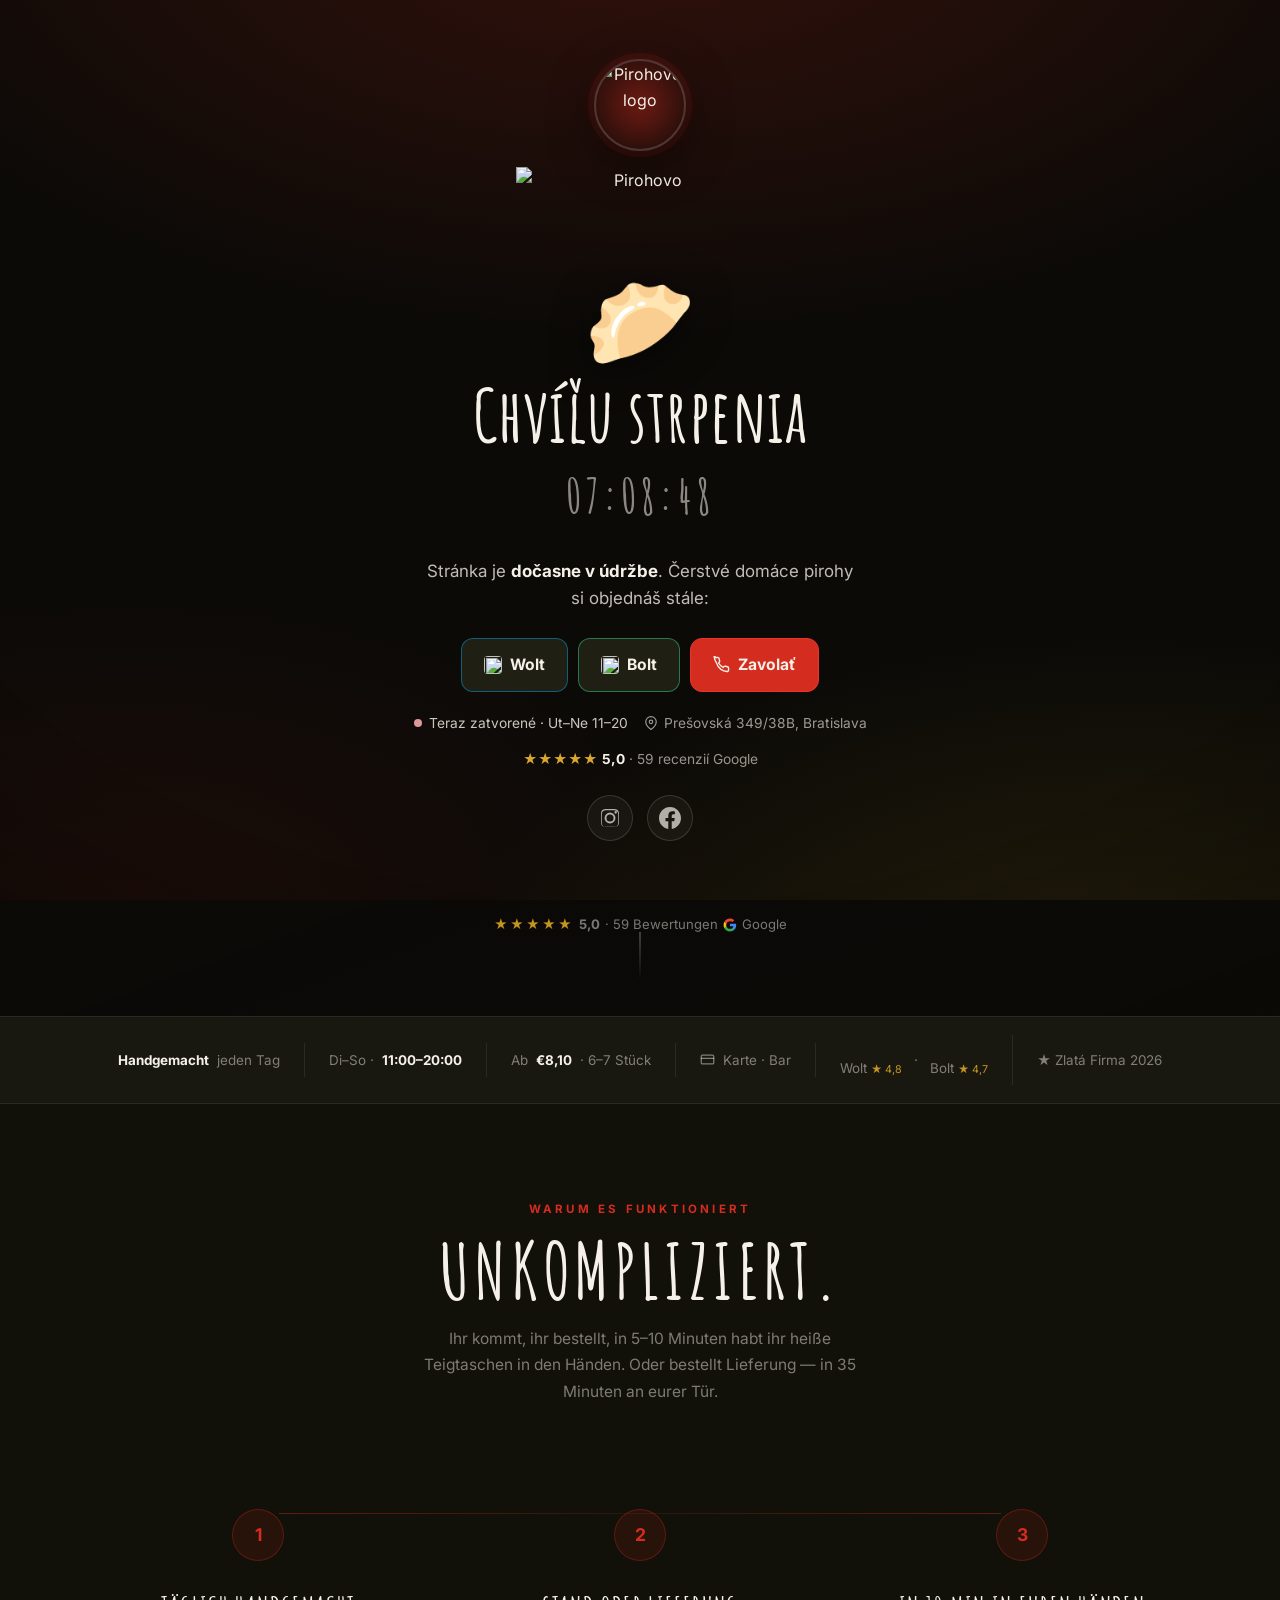
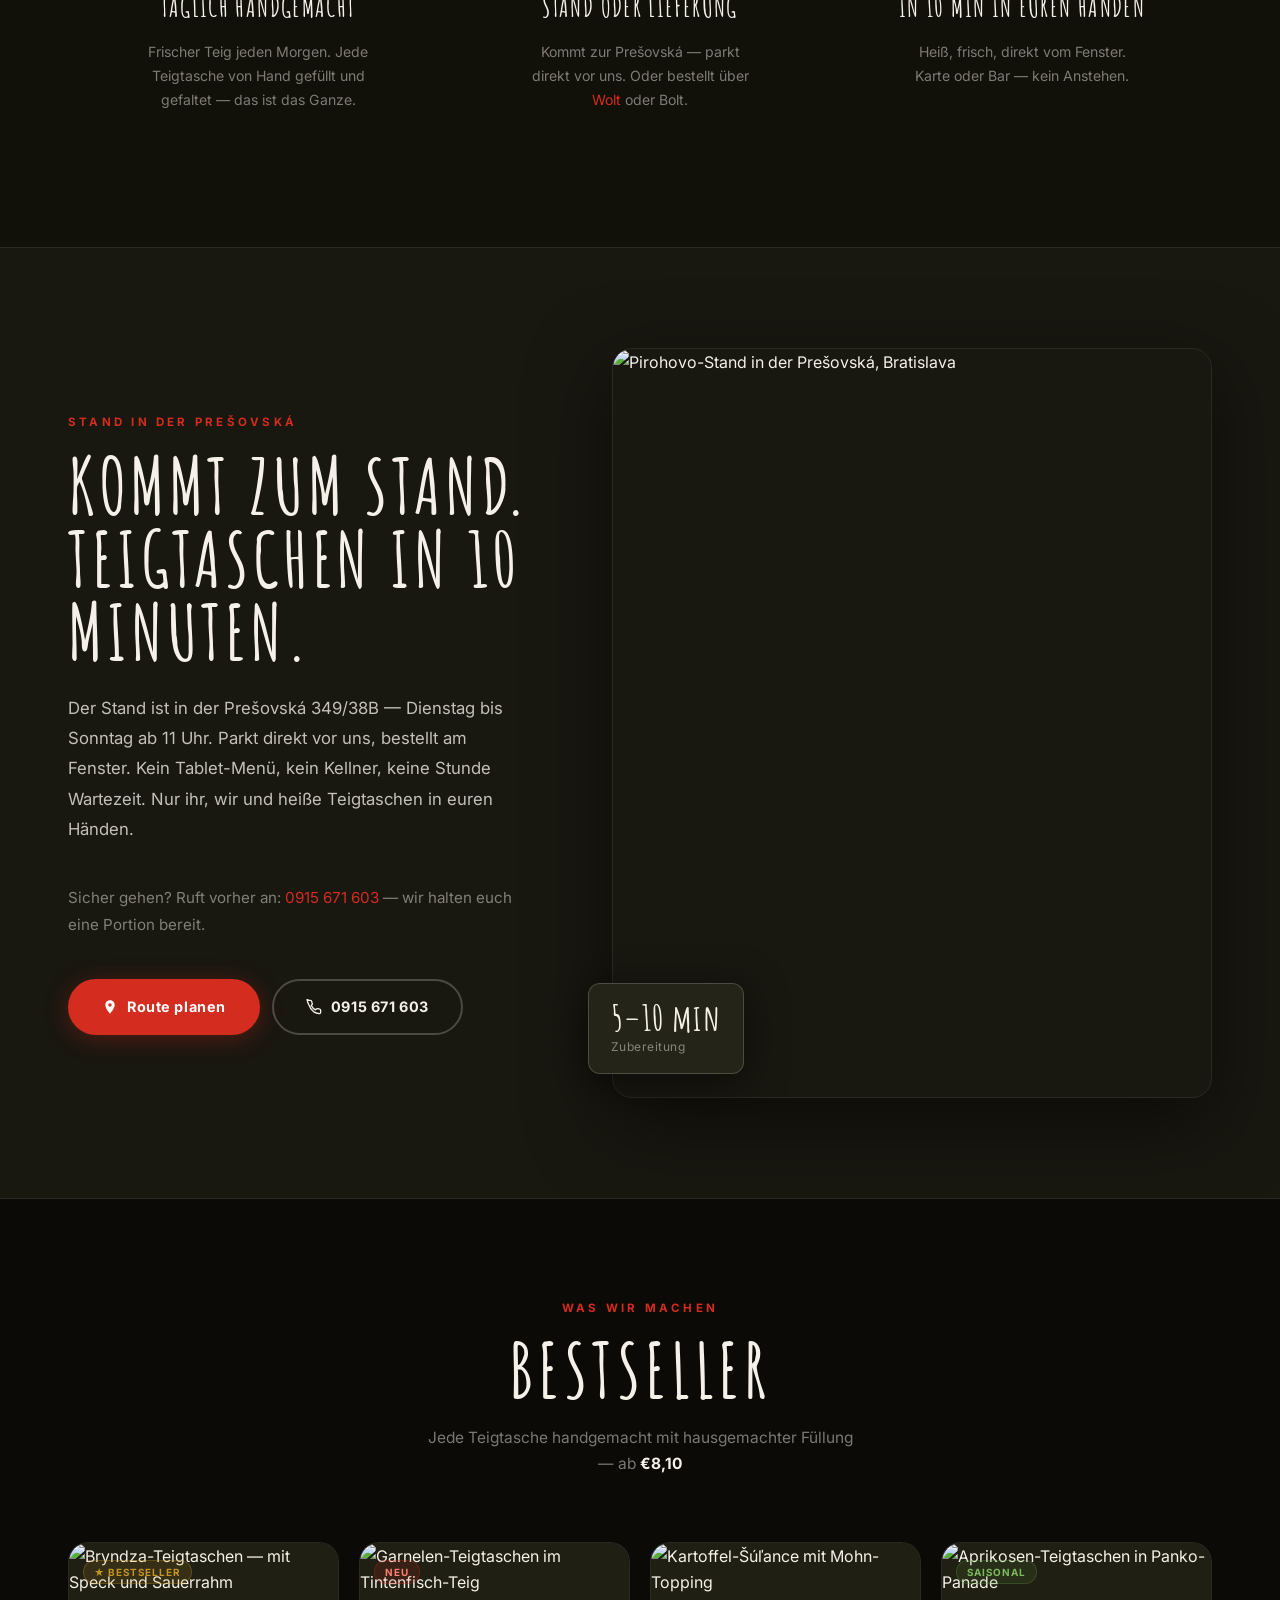
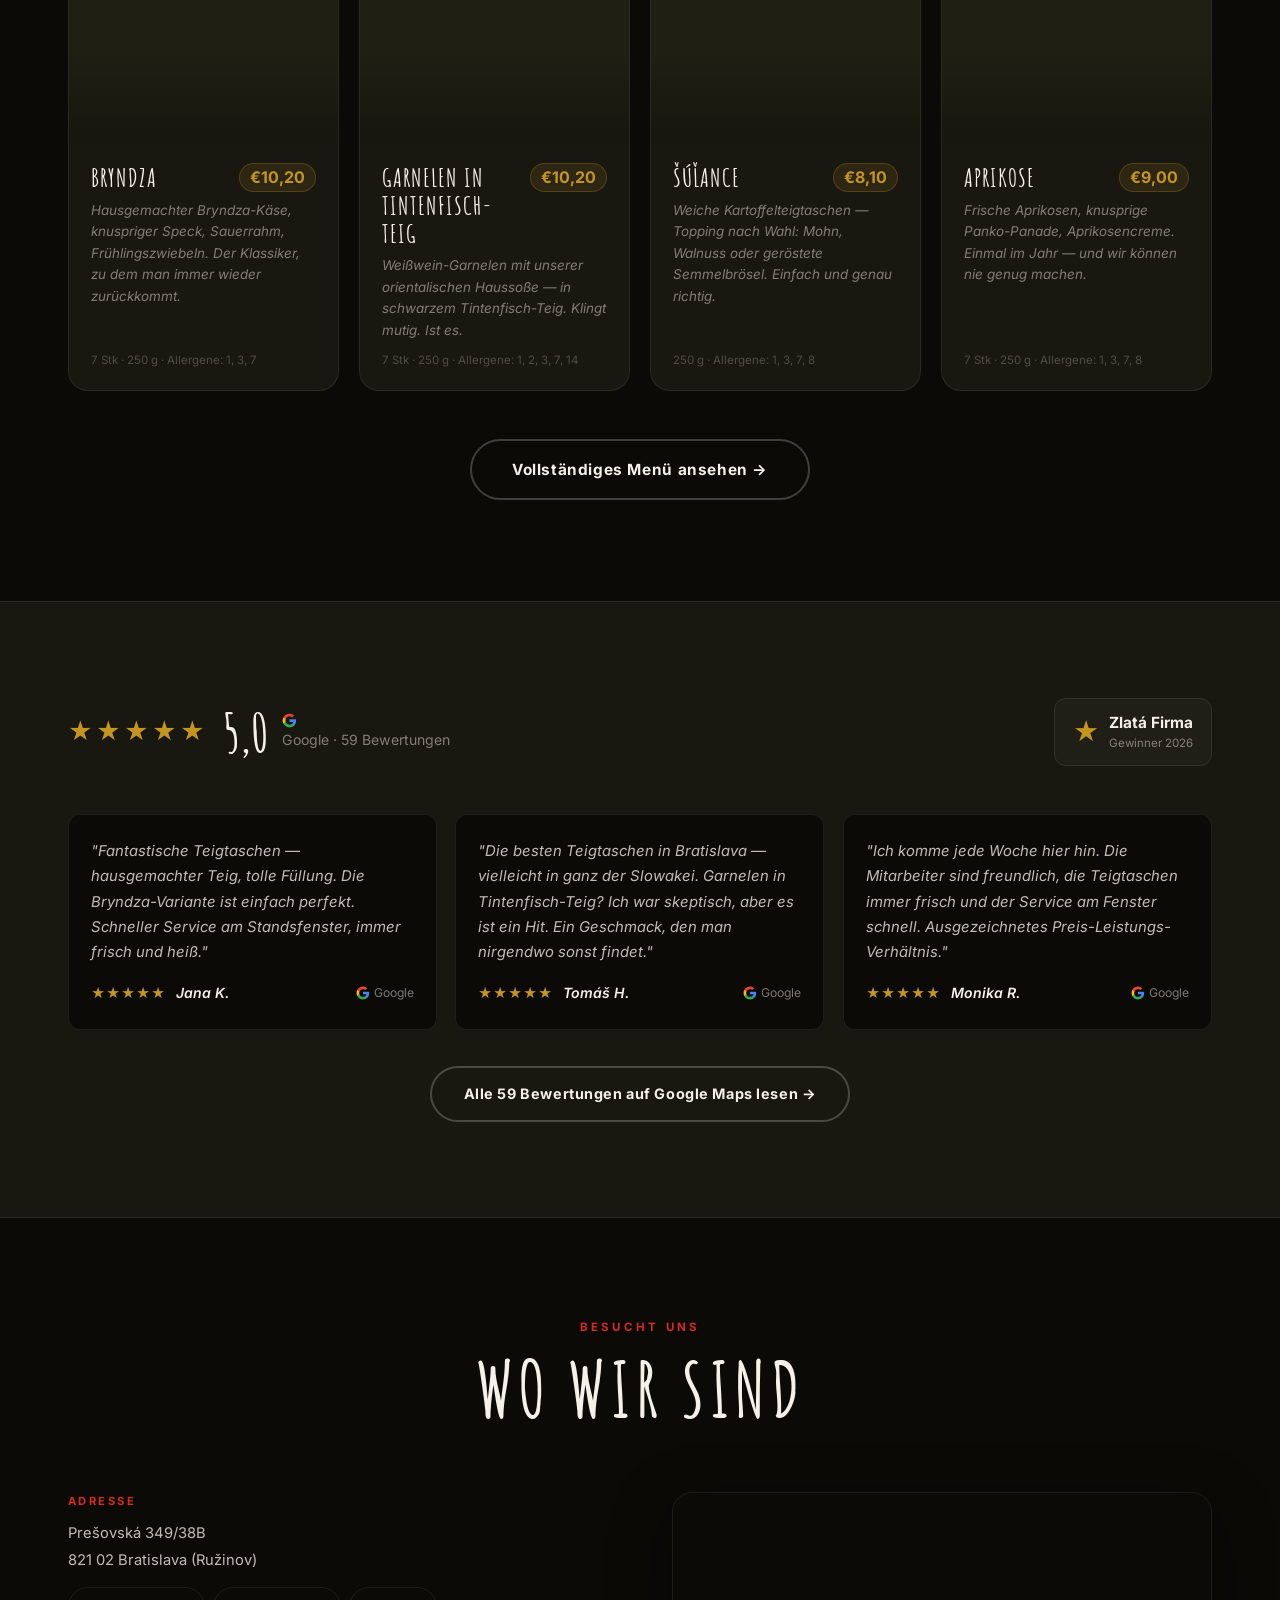
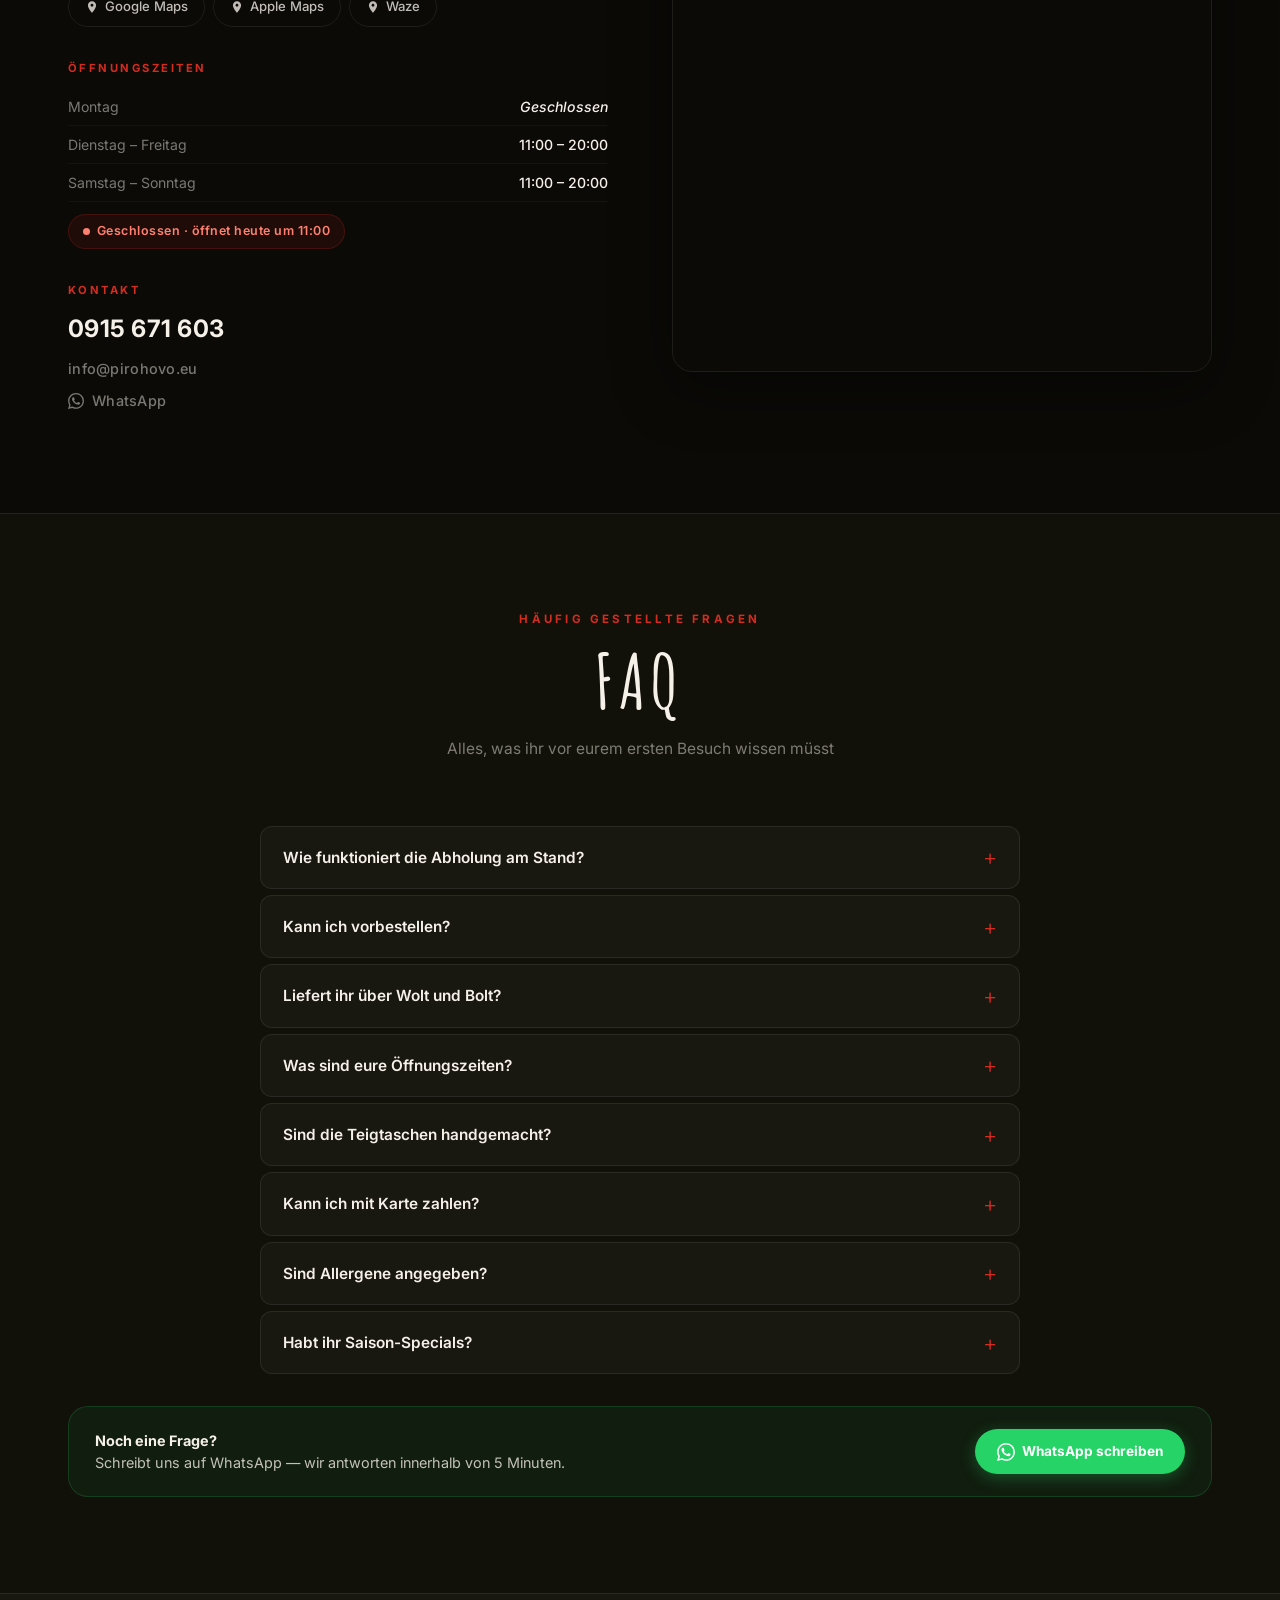
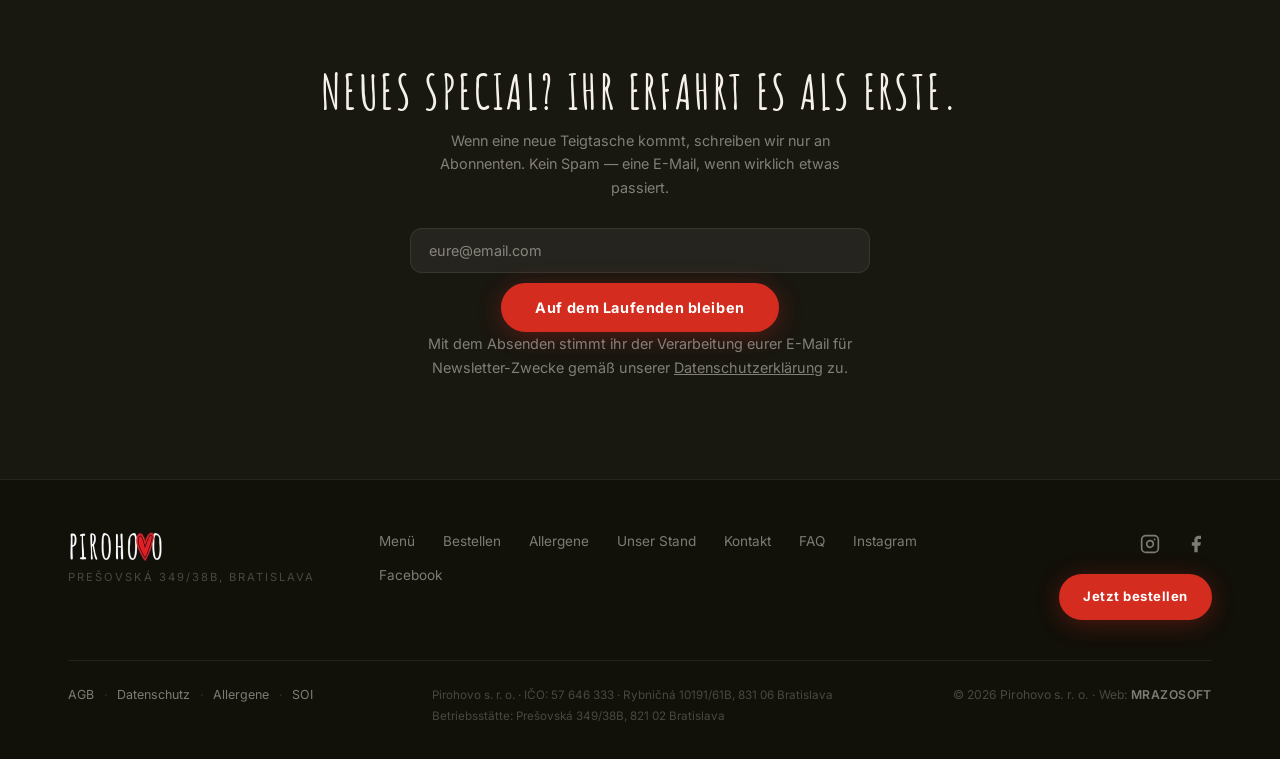
==== de/index.html @ 4fab8f59 "v51 produkčný polish + DE/EN jazykové verzie: odstrán. visual noise, emoji→Lucide SVG, rozvoz badge " ====
<!DOCTYPE html>
<html lang="de">
<head>
  <meta charset="UTF-8">
  <meta name="viewport" content="width=device-width, initial-scale=1.0, viewport-fit=cover">
  <title>Pirohovo – Hausgemachte Teigtaschen Bratislava | Stand Prešovská</title>
  <meta name="description" content="Handgemachte Teigtaschen täglich in Bratislava. Abholung am Stand in der Prešovská oder Lieferung via Wolt und Bolt. Di–So 11–20 Uhr. ★★★★★ 59 Google-Bewertungen.">
  <meta name="keywords" content="Teigtaschen Bratislava, Pirohy Bratislava, hausgemachte Teigtaschen, Straßenstand Bratislava, Wolt Bratislava, Bolt Food Bratislava">
  <link rel="canonical" href="https://pirohovo.eu/de/">
  <link rel="alternate" hreflang="sk" href="https://pirohovo.eu/">
  <link rel="alternate" hreflang="en" href="https://pirohovo.eu/en/">
  <link rel="alternate" hreflang="de" href="https://pirohovo.eu/de/">
  <link rel="alternate" hreflang="x-default" href="https://pirohovo.eu/">
  <meta name="theme-color" content="#0b0a07">

  <link rel="icon" href="/favicon.ico?v=2" sizes="any">
  <link rel="icon" type="image/png" href="/images/favicon-32x32.png?v=2" sizes="32x32">
  <link rel="icon" type="image/png" href="/images/favicon-16x16.png?v=2" sizes="16x16">
  <link rel="apple-touch-icon" href="/images/apple-touch-icon.png?v=2">
  <link rel="manifest" href="/site.webmanifest">

  <meta property="og:type" content="restaurant">
  <meta property="og:url" content="https://pirohovo.eu/de/">
  <meta property="og:title" content="Pirohovo – Hausgemachte Teigtaschen Bratislava">
  <meta property="og:description" content="Täglich handgemacht. Abholung am Stand oder Lieferung via Wolt und Bolt. Di–So 11–20 Uhr.">
  <meta property="og:image" content="https://pirohovo.eu/images/og-image.jpg">
  <meta property="og:locale" content="de_DE">
  <meta property="og:locale:alternate" content="sk_SK">
  <meta property="og:site_name" content="Pirohovo">

  <link rel="preconnect" href="https://fonts.googleapis.com">
  <link rel="preconnect" href="https://fonts.gstatic.com" crossorigin>
  <link rel="preload" as="style" href="https://fonts.googleapis.com/css2?family=Amatic+SC:wght@400;700&family=Inter:wght@400;500;600;700&display=swap">
  <link href="https://fonts.googleapis.com/css2?family=Amatic+SC:wght@400;700&family=Inter:wght@400;500;600;700&display=swap" rel="stylesheet">
  <link rel="preload" as="image" href="/images/ig-stanek.png">

  <link rel="stylesheet" href="/style.css?v=56">
  <link rel="stylesheet" href="/construction.css?v=6">
  <script src="/construction.js?v=5"></script>
  <script src="/cookies.js?v=1"></script>

  <script type="application/ld+json">
  {
    "@context": "https://schema.org",
    "@type": "Restaurant",
    "name": "Pirohovo",
    "description": "Handgemachte Teigtaschen in Bratislava. Stand in der Prešovská — Abholung am Fenster oder Lieferung via Wolt und Bolt.",
    "url": "https://pirohovo.eu",
    "telephone": "+421915671603",
    "email": "info@pirohovo.eu",
    "image": "https://pirohovo.eu/images/og-image.jpg",
    "logo": "https://pirohovo.eu/images/logo.jpg",
    "address": {
      "@type": "PostalAddress",
      "streetAddress": "Prešovská 349/38B",
      "addressLocality": "Bratislava",
      "postalCode": "821 02",
      "addressCountry": "SK"
    },
    "geo": {"@type": "GeoCoordinates", "latitude": 48.1594652, "longitude": 17.1401873},
    "openingHours": ["Tu-Su 11:00-20:00"],
    "priceRange": "€€",
    "servesCuisine": "Slovak",
    "hasMenu": "https://pirohovo.eu/de/menu.html"
  }
  </script>
</head>
<body>
<a href="#main-content" class="skip-link">Zum Hauptinhalt springen</a>

<nav class="nav" id="nav" role="navigation" aria-label="Hauptnavigation">
  <div class="container nav__inner">
    <a href="/de/" class="nav__logo" aria-label="Pirohovo – Startseite">
      <img src="/images/logo.jpg" alt="Pirohovo logo" class="nav__logo-img" width="44" height="44" loading="eager">
      <span class="nav__logo-name"><img class="brand-wordmark" src="/images/wordmark.png" alt="Pirohovo" width="753" height="267"></span>
    </a>
    <ul class="nav__links" id="navLinks" role="list">
      <li><a href="/de/menu.html">Menü</a></li>
      <li><a href="#stanok">Unser Stand</a></li>
      <li><a href="#kde-nas">Wo wir sind</a></li>
      <li><a href="#faq">FAQ</a></li>
      <li class="nav__m-cats" aria-label="Menükategorien">
        <span class="nav__m-label">Aus dem Menü</span>
        <a href="/de/menu.html#slane">Herzhafte Teigtaschen</a>
        <a href="/de/menu.html#sladke">Süße Teigtaschen</a>
        <a href="/de/menu.html#sulance">Šúľance</a>
        <a href="/de/menu.html#napoje">Getränke</a>
      </li>
      <li><a href="/de/order.html" class="nav__order nav__order-mobile">Jetzt bestellen</a></li>
    </ul>

    <div class="nav__actions">
      <div class="nav__lang" aria-label="Sprache / Language">
        <a href="/" class="lang-btn" lang="sk" hreflang="sk">SK</a>
        <a href="/en/" class="lang-btn" lang="en" hreflang="en">EN</a>
        <a href="/de/" class="lang-btn is-active" lang="de" hreflang="de">DE</a>
      </div>
      <a href="tel:+421915671603" class="nav__phone" aria-label="Anrufen: 0915 671 603">
        <svg width="16" height="16" viewBox="0 0 24 24" fill="none" stroke="currentColor" stroke-width="2" stroke-linecap="round" stroke-linejoin="round" aria-hidden="true"><path d="M22 16.92v3a2 2 0 0 1-2.18 2 19.79 19.79 0 0 1-8.63-3.07A19.5 19.5 0 0 1 4.69 9.37 19.79 19.79 0 0 1 1.61.73 2 2 0 0 1 3.59 2h3a2 2 0 0 1 2 1.72c.127.96.361 1.903.7 2.81a2 2 0 0 1-.45 2.11L7.91 9.91a16 16 0 0 0 6.29 6.29l1.27-1.27a2 2 0 0 1 2.11-.45c.907.339 1.85.573 2.81.7A2 2 0 0 1 22 16.92z"/></svg>
        <span>0915 671 603</span>
      </a>
      <a href="/de/order.html" class="nav__order">Jetzt bestellen</a>
    </div>

    <button class="nav__burger" id="burger" aria-label="Navigation öffnen" aria-expanded="false" aria-controls="navLinks">
      <span></span><span></span><span></span>
    </button>
  </div>
</nav>

<main id="main-content">
<section class="hero" id="home" aria-label="Einführung">
  <div class="hero__bg" id="heroBg" aria-hidden="true"></div>
  <div class="hero__overlay" aria-hidden="true"></div>

  <div class="hero__content">
    <div class="hero__meta" aria-label="Informationen">
      <span>Prešovská 349/38B, Bratislava</span>
      <span class="hero__meta-dot" aria-hidden="true">·</span>
      <span>Di–So 11:00–20:00</span>
      <span class="hero__meta-dot" aria-hidden="true">·</span>
      <span id="heroOpenBadge" class="open-badge" aria-live="polite"></span>
    </div>

    <div class="hero__logo-wrap">
      <img src="/images/logo.jpg" alt="Pirohovo" class="hero__logo-img" width="120" height="120" loading="eager">
    </div>

    <h1 class="hero__title">
      Hausgemachte Teigtaschen.<br>Direkt vom Stand.
    </h1>

    <p class="hero__sub">
      Wir kneten den Teig jeden Morgen frisch. Jede Teigtasche von Hand geformt — keine Formen, keine Maschinen. Kommt an unseren Stand in der Prešovská oder bestellt Lieferung.
    </p>

    <div class="hero__delivery-row">
      <span class="hero__delivery-badge">
        <svg width="13" height="13" viewBox="0 0 24 24" fill="none" stroke="currentColor" stroke-width="2" stroke-linecap="round" stroke-linejoin="round" aria-hidden="true"><path d="M14 18V6a2 2 0 0 0-2-2H4a2 2 0 0 0-2 2v11a1 1 0 0 0 1 1h2"/><path d="M15 18H9"/><path d="M19 18h2a1 1 0 0 0 1-1v-3.65a1 1 0 0 0-.22-.624l-3.48-4.35A1 1 0 0 0 17.52 8H14"/><circle cx="17" cy="18" r="2"/><circle cx="7" cy="18" r="2"/></svg>
        Lieferung ~35 min
      </span>
      <span class="hero__closing" id="heroClosing"></span>
    </div>

    <div class="hero__ctas">
      <a href="/de/order.html" class="btn btn--primary btn--lg" aria-label="Teigtaschen bestellen">
        <svg width="18" height="18" viewBox="0 0 24 24" fill="none" stroke="currentColor" stroke-width="2.2" stroke-linecap="round" stroke-linejoin="round" aria-hidden="true"><path d="M6 2L3 6v14a2 2 0 0 0 2 2h14a2 2 0 0 0 2-2V6l-3-4z"/><line x1="3" y1="6" x2="21" y2="6"/><path d="M16 10a4 4 0 0 1-8 0"/></svg>
        Jetzt bestellen
      </a>
      <a href="/de/menu.html" class="btn btn--outline btn--lg">
        Menü ansehen →
      </a>
    </div>

    <div class="hero__trust" aria-label="Google-Bewertung">
      <a href="https://maps.app.goo.gl/NEu2ToTrzShk7BaFA" target="_blank" rel="noopener noreferrer" aria-label="59 Bewertungen auf Google Maps — 5,0 Sterne">
        <span class="hero__trust-stars" aria-hidden="true">★★★★★</span>
        <strong>5,0</strong> · 59 Bewertungen
        <svg class="logo-g" viewBox="0 0 24 24" width="14" height="14" xmlns="http://www.w3.org/2000/svg" aria-hidden="true"><path d="M22.56 12.25c0-.78-.07-1.53-.2-2.25H12v4.26h5.92c-.26 1.37-1.04 2.53-2.21 3.31v2.77h3.57c2.08-1.92 3.28-4.74 3.28-8.09z" fill="#4285F4"/><path d="M12 23c2.97 0 5.46-.98 7.28-2.66l-3.57-2.77c-.98.66-2.23 1.06-3.71 1.06-2.86 0-5.29-1.93-6.16-4.53H2.18v2.84C3.99 20.53 7.7 23 12 23z" fill="#34A853"/><path d="M5.84 14.09c-.22-.66-.35-1.36-.35-2.09s.13-1.43.35-2.09V7.07H2.18C1.43 8.55 1 10.22 1 12s.43 3.45 1.18 4.93l3.66-2.84z" fill="#FBBC05"/><path d="M12 5.38c1.62 0 3.06.56 4.21 1.64l3.15-3.15C17.45 2.09 14.97 1 12 1 7.7 1 3.99 3.47 2.18 7.07l3.66 2.84c.87-2.6 3.3-4.53 6.16-4.53z" fill="#EA4335"/></svg>
        Google
      </a>
    </div>
  </div>

  <div class="hero__arrow" aria-hidden="true"><span></span></div>
</section>

<div class="trust-strip" role="complementary" aria-label="Wichtige Informationen">
  <ul class="trust-strip__row" role="list">
    <li class="trust-strip__item"><strong>Handgemacht</strong> jeden Tag</li>
    <li class="trust-strip__item">Di–So · <strong>11:00–20:00</strong></li>
    <li class="trust-strip__item">Ab <strong>€8,10</strong> · 6–7 Stück</li>
    <li class="trust-strip__item">
      <svg width="15" height="15" viewBox="0 0 24 24" fill="none" stroke="currentColor" stroke-width="2" stroke-linecap="round" stroke-linejoin="round" aria-hidden="true"><rect width="20" height="14" x="2" y="5" rx="2"/><line x1="2" x2="22" y1="10" y2="10"/></svg>
      Karte · Bar
    </li>
    <li class="trust-strip__item">
      <a href="https://wolt.com/sk/svk/bratislava/restaurant/pirohovo" target="_blank" rel="noopener noreferrer" aria-label="Bestellen via Wolt — 4,8 Sterne">
        <img src="/images/wolt-96.png" width="16" height="16" alt="" style="border-radius:3px;vertical-align:-3px;margin-right:3px">Wolt <span style="color:var(--gold);font-size:.8em">★ 4,8</span>
      </a>
      &nbsp;·&nbsp;
      <a href="https://food.bolt.eu/sk-sk/326-bratislava/p/168875-pirohovo/" target="_blank" rel="noopener noreferrer" aria-label="Bestellen via Bolt — 4,7 Sterne">
        <img src="/images/bolt-icon.png" width="16" height="16" alt="" style="border-radius:3px;vertical-align:-3px;margin-right:3px;object-fit:cover">Bolt <span style="color:var(--gold);font-size:.8em">★ 4,7</span>
      </a>
    </li>
    <li class="trust-strip__item">
      <a href="https://www.zlatafirma.eu/company/pirohovo-645291" target="_blank" rel="noopener noreferrer" aria-label="Zlatá Firma 2026">★ Zlatá Firma 2026</a>
    </li>
  </ul>
</div>

<section class="how-section" id="ako-objednat" aria-labelledby="how-title">
  <div class="container">
    <div class="sec-head reveal">
      <span class="label">Warum es funktioniert</span>
      <h2 id="how-title">Unkompliziert.</h2>
      <p>Ihr kommt, ihr bestellt, in 5–10 Minuten habt ihr heiße Teigtaschen in den Händen. Oder bestellt Lieferung — in 35 Minuten an eurer Tür.</p>
    </div>
    <div class="steps">
      <div class="step reveal">
        <div class="step__num" aria-hidden="true">1</div>
        <div>
          <h3>Täglich handgemacht</h3>
          <p>Frischer Teig jeden Morgen. Jede Teigtasche von Hand gefüllt und gefaltet — das ist das Ganze.</p>
        </div>
      </div>
      <div class="step reveal">
        <div class="step__num" aria-hidden="true">2</div>
        <div>
          <h3>Stand oder Lieferung</h3>
          <p>Kommt zur Prešovská — parkt direkt vor uns. Oder bestellt über <a href="https://wolt.com/sk/svk/bratislava/restaurant/pirohovo" target="_blank" rel="noopener noreferrer" style="color:var(--red);text-decoration:none">Wolt</a> oder Bolt.</p>
        </div>
      </div>
      <div class="step reveal">
        <div class="step__num" aria-hidden="true">3</div>
        <div>
          <h3>In 10 min in euren Händen</h3>
          <p>Heiß, frisch, direkt vom Fenster. Karte oder Bar — kein Anstehen.</p>
        </div>
      </div>
    </div>
  </div>
</section>

<section class="dt-section" id="stanok" aria-labelledby="dt-title">
  <div class="container">
    <div class="dt-inner">
      <div class="dt-content reveal">
        <span class="label dt-label">Stand in der Prešovská</span>
        <h2 class="dt-title" id="dt-title">Kommt zum Stand.<br>Teigtaschen in 10 Minuten.</h2>
        <p class="dt-lead">
          Der Stand ist in der Prešovská 349/38B — Dienstag bis Sonntag ab 11 Uhr. Parkt direkt vor uns, bestellt am Fenster. Kein Tablet-Menü, kein Kellner, keine Stunde Wartezeit. Nur ihr, wir und heiße Teigtaschen in euren Händen.
        </p>

        <p class="dt-lead" style="margin-top:0;font-size:.95rem;color:var(--muted)">
          Sicher gehen? Ruft vorher an: <a href="tel:+421915671603" style="color:var(--red);text-decoration:none">0915 671 603</a> — wir halten euch eine Portion bereit.
        </p>

        <div class="dt-actions">
          <a href="https://maps.app.goo.gl/NEu2ToTrzShk7BaFA" target="_blank" rel="noopener noreferrer" class="btn btn--primary">
            <svg width="16" height="16" viewBox="0 0 24 24" fill="currentColor" aria-hidden="true"><path d="M12 2C8.13 2 5 5.13 5 9c0 5.25 7 13 7 13s7-7.75 7-13c0-3.87-3.13-7-7-7zm0 9.5c-1.38 0-2.5-1.12-2.5-2.5s1.12-2.5 2.5-2.5 2.5 1.12 2.5 2.5-1.12 2.5-2.5 2.5z"/></svg>
            Route planen
          </a>
          <a href="tel:+421915671603" class="btn btn--outline">
            <svg width="16" height="16" viewBox="0 0 24 24" fill="none" stroke="currentColor" stroke-width="2" stroke-linecap="round" stroke-linejoin="round" aria-hidden="true"><path d="M22 16.92v3a2 2 0 0 1-2.18 2 19.79 19.79 0 0 1-8.63-3.07A19.5 19.5 0 0 1 4.69 9.37 19.79 19.79 0 0 1 1.61.73 2 2 0 0 1 3.59 2h3a2 2 0 0 1 2 1.72c.127.96.361 1.903.7 2.81a2 2 0 0 1-.45 2.11L7.91 9.91a16 16 0 0 0 6.29 6.29l1.27-1.27a2 2 0 0 1 2.11-.45c.907.339 1.85.573 2.81.7A2 2 0 0 1 22 16.92z"/></svg>
            0915 671 603
          </a>
        </div>
      </div>

      <div class="dt-visual reveal">
        <img src="/images/ig-stanek2.png" alt="Pirohovo-Stand in der Prešovská, Bratislava" class="dt-photo" width="600" height="750" loading="lazy">
        <div class="dt-badge" aria-label="Zubereitung dauert 5 bis 10 Minuten">
          <div class="dt-badge__val">5–10 min</div>
          <div class="dt-badge__sub">Zubereitung</div>
        </div>
      </div>
    </div>
  </div>
</section>

<section class="menu-preview" id="menu" aria-labelledby="menu-preview-title">
  <div class="container">
    <div class="sec-head reveal">
      <span class="label">Was wir machen</span>
      <h2 id="menu-preview-title">Bestseller</h2>
      <p>Jede Teigtasche handgemacht mit hausgemachter Füllung — ab <strong style="color:var(--text)">€8,10</strong></p>
    </div>

    <div class="menu-preview__grid">
      <article class="mcard reveal">
        <div class="mcard__img">
          <img src="/images/prod-bryndzove.jpg" alt="Bryndza-Teigtaschen — mit Speck und Sauerrahm" loading="lazy" width="600" height="400">
          <div class="mcard__badge"><span class="badge badge--star">★ Bestseller</span></div>
        </div>
        <div class="mcard__body">
          <div class="mcard__head">
            <h3 class="mcard__name">Bryndza</h3>
            <span class="mcard__price">€10,20</span>
          </div>
          <p class="mcard__desc">Hausgemachter Bryndza-Käse, knuspriger Speck, Sauerrahm, Frühlingszwiebeln. Der Klassiker, zu dem man immer wieder zurückkommt.</p>
          <div class="mcard__meta">7 Stk · 250 g · Allergene: 1, 3, 7</div>
        </div>
      </article>

      <article class="mcard reveal">
        <div class="mcard__img">
          <img src="/images/prod-krevetove.jpg" alt="Garnelen-Teigtaschen im Tintenfisch-Teig" loading="lazy" width="600" height="400">
          <div class="mcard__badge"><span class="badge badge--new">Neu</span></div>
        </div>
        <div class="mcard__body">
          <div class="mcard__head">
            <h3 class="mcard__name">Garnelen in Tintenfisch-Teig</h3>
            <span class="mcard__price">€10,20</span>
          </div>
          <p class="mcard__desc">Weißwein-Garnelen mit unserer orientalischen Haussoße — in schwarzem Tintenfisch-Teig. Klingt mutig. Ist es.</p>
          <div class="mcard__meta">7 Stk · 250 g · Allergene: 1, 2, 3, 7, 14</div>
        </div>
      </article>

      <article class="mcard reveal">
        <div class="mcard__img">
          <img src="/images/prod-sulance-mak.jpg" alt="Kartoffel-Šúľance mit Mohn-Topping" loading="lazy" width="600" height="400">
        </div>
        <div class="mcard__body">
          <div class="mcard__head">
            <h3 class="mcard__name">Šúľance</h3>
            <span class="mcard__price">€8,10</span>
          </div>
          <p class="mcard__desc">Weiche Kartoffelteigtaschen — Topping nach Wahl: Mohn, Walnuss oder geröstete Semmelbrösel. Einfach und genau richtig.</p>
          <div class="mcard__meta">250 g · Allergene: 1, 3, 7, 8</div>
        </div>
      </article>

      <article class="mcard reveal">
        <div class="mcard__img">
          <img src="/images/prod-marhulove.jpg" alt="Aprikosen-Teigtaschen in Panko-Panade" loading="lazy" width="600" height="400">
          <div class="mcard__badge"><span class="badge badge--season">Saisonal</span></div>
        </div>
        <div class="mcard__body">
          <div class="mcard__head">
            <h3 class="mcard__name">Aprikose</h3>
            <span class="mcard__price">€9,00</span>
          </div>
          <p class="mcard__desc">Frische Aprikosen, knusprige Panko-Panade, Aprikosencreme. Einmal im Jahr — und wir können nie genug machen.</p>
          <div class="mcard__meta">7 Stk · 250 g · Allergene: 1, 3, 7, 8</div>
        </div>
      </article>
    </div>

    <div class="menu-preview__cta reveal">
      <a href="/de/menu.html" class="btn btn--outline btn--lg">Vollständiges Menü ansehen →</a>
    </div>
  </div>
</section>

<section class="reviews-section" id="recenzie" aria-labelledby="reviews-title">
  <div class="container">
    <h2 id="reviews-title" class="sr-only">Kundenbewertungen</h2>
    <div class="reviews-head">
      <div class="reviews-score">
        <span class="reviews-stars" aria-label="5 von 5 Sternen" aria-hidden="true">★★★★★</span>
        <strong class="reviews-num" aria-label="Bewertung 5,0">5,0</strong>
        <div class="reviews-meta">
          <a href="https://maps.app.goo.gl/NEu2ToTrzShk7BaFA" target="_blank" rel="noopener noreferrer" aria-label="59 Bewertungen auf Google Maps">
            <svg class="logo-g" viewBox="0 0 24 24" width="15" height="15" xmlns="http://www.w3.org/2000/svg" aria-hidden="true"><path d="M22.56 12.25c0-.78-.07-1.53-.2-2.25H12v4.26h5.92c-.26 1.37-1.04 2.53-2.21 3.31v2.77h3.57c2.08-1.92 3.28-4.74 3.28-8.09z" fill="#4285F4"/><path d="M12 23c2.97 0 5.46-.98 7.28-2.66l-3.57-2.77c-.98.66-2.23 1.06-3.71 1.06-2.86 0-5.29-1.93-6.16-4.53H2.18v2.84C3.99 20.53 7.7 23 12 23z" fill="#34A853"/><path d="M5.84 14.09c-.22-.66-.35-1.36-.35-2.09s.13-1.43.35-2.09V7.07H2.18C1.43 8.55 1 10.22 1 12s.43 3.45 1.18 4.93l3.66-2.84z" fill="#FBBC05"/><path d="M12 5.38c1.62 0 3.06.56 4.21 1.64l3.15-3.15C17.45 2.09 14.97 1 12 1 7.7 1 3.99 3.47 2.18 7.07l3.66 2.84c.87-2.6 3.3-4.53 6.16-4.53z" fill="#EA4335"/></svg>
            Google · 59 Bewertungen
          </a>
        </div>
      </div>
      <a href="https://www.zlatafirma.eu/company/pirohovo-645291" target="_blank" rel="noopener noreferrer" class="zf-badge" aria-label="Zlatá Firma 2026">
        <span class="zf-badge__star" aria-hidden="true">★</span>
        <div class="zf-badge__text">
          <strong>Zlatá Firma</strong>
          <span style="font-size:.72rem;color:var(--muted)">Gewinner 2026</span>
        </div>
      </a>
    </div>

    <div class="reviews-grid">
      <blockquote class="review-card reveal">
        <p class="review-card__text">"Fantastische Teigtaschen — hausgemachter Teig, tolle Füllung. Die Bryndza-Variante ist einfach perfekt. Schneller Service am Standsfenster, immer frisch und heiß."</p>
        <footer class="review-card__footer">
          <span class="review-card__stars" aria-label="5 Sterne" aria-hidden="true">★★★★★</span>
          <cite class="review-card__name">Jana K.</cite>
          <span class="review-card__via">
            <svg class="logo-g" viewBox="0 0 24 24" width="14" height="14" xmlns="http://www.w3.org/2000/svg" aria-hidden="true"><path d="M22.56 12.25c0-.78-.07-1.53-.2-2.25H12v4.26h5.92c-.26 1.37-1.04 2.53-2.21 3.31v2.77h3.57c2.08-1.92 3.28-4.74 3.28-8.09z" fill="#4285F4"/><path d="M12 23c2.97 0 5.46-.98 7.28-2.66l-3.57-2.77c-.98.66-2.23 1.06-3.71 1.06-2.86 0-5.29-1.93-6.16-4.53H2.18v2.84C3.99 20.53 7.7 23 12 23z" fill="#34A853"/><path d="M5.84 14.09c-.22-.66-.35-1.36-.35-2.09s.13-1.43.35-2.09V7.07H2.18C1.43 8.55 1 10.22 1 12s.43 3.45 1.18 4.93l3.66-2.84z" fill="#FBBC05"/><path d="M12 5.38c1.62 0 3.06.56 4.21 1.64l3.15-3.15C17.45 2.09 14.97 1 12 1 7.7 1 3.99 3.47 2.18 7.07l3.66 2.84c.87-2.6 3.3-4.53 6.16-4.53z" fill="#EA4335"/></svg>
            Google
          </span>
        </footer>
      </blockquote>

      <blockquote class="review-card reveal">
        <p class="review-card__text">"Die besten Teigtaschen in Bratislava — vielleicht in ganz der Slowakei. Garnelen in Tintenfisch-Teig? Ich war skeptisch, aber es ist ein Hit. Ein Geschmack, den man nirgendwo sonst findet."</p>
        <footer class="review-card__footer">
          <span class="review-card__stars" aria-label="5 Sterne" aria-hidden="true">★★★★★</span>
          <cite class="review-card__name">Tomáš H.</cite>
          <span class="review-card__via">
            <svg class="logo-g" viewBox="0 0 24 24" width="14" height="14" xmlns="http://www.w3.org/2000/svg" aria-hidden="true"><path d="M22.56 12.25c0-.78-.07-1.53-.2-2.25H12v4.26h5.92c-.26 1.37-1.04 2.53-2.21 3.31v2.77h3.57c2.08-1.92 3.28-4.74 3.28-8.09z" fill="#4285F4"/><path d="M12 23c2.97 0 5.46-.98 7.28-2.66l-3.57-2.77c-.98.66-2.23 1.06-3.71 1.06-2.86 0-5.29-1.93-6.16-4.53H2.18v2.84C3.99 20.53 7.7 23 12 23z" fill="#34A853"/><path d="M5.84 14.09c-.22-.66-.35-1.36-.35-2.09s.13-1.43.35-2.09V7.07H2.18C1.43 8.55 1 10.22 1 12s.43 3.45 1.18 4.93l3.66-2.84z" fill="#FBBC05"/><path d="M12 5.38c1.62 0 3.06.56 4.21 1.64l3.15-3.15C17.45 2.09 14.97 1 12 1 7.7 1 3.99 3.47 2.18 7.07l3.66 2.84c.87-2.6 3.3-4.53 6.16-4.53z" fill="#EA4335"/></svg>
            Google
          </span>
        </footer>
      </blockquote>

      <blockquote class="review-card reveal">
        <p class="review-card__text">"Ich komme jede Woche hier hin. Die Mitarbeiter sind freundlich, die Teigtaschen immer frisch und der Service am Fenster schnell. Ausgezeichnetes Preis-Leistungs-Verhältnis."</p>
        <footer class="review-card__footer">
          <span class="review-card__stars" aria-label="5 Sterne" aria-hidden="true">★★★★★</span>
          <cite class="review-card__name">Monika R.</cite>
          <span class="review-card__via">
            <svg class="logo-g" viewBox="0 0 24 24" width="14" height="14" xmlns="http://www.w3.org/2000/svg" aria-hidden="true"><path d="M22.56 12.25c0-.78-.07-1.53-.2-2.25H12v4.26h5.92c-.26 1.37-1.04 2.53-2.21 3.31v2.77h3.57c2.08-1.92 3.28-4.74 3.28-8.09z" fill="#4285F4"/><path d="M12 23c2.97 0 5.46-.98 7.28-2.66l-3.57-2.77c-.98.66-2.23 1.06-3.71 1.06-2.86 0-5.29-1.93-6.16-4.53H2.18v2.84C3.99 20.53 7.7 23 12 23z" fill="#34A853"/><path d="M5.84 14.09c-.22-.66-.35-1.36-.35-2.09s.13-1.43.35-2.09V7.07H2.18C1.43 8.55 1 10.22 1 12s.43 3.45 1.18 4.93l3.66-2.84z" fill="#FBBC05"/><path d="M12 5.38c1.62 0 3.06.56 4.21 1.64l3.15-3.15C17.45 2.09 14.97 1 12 1 7.7 1 3.99 3.47 2.18 7.07l3.66 2.84c.87-2.6 3.3-4.53 6.16-4.53z" fill="#EA4335"/></svg>
            Google
          </span>
        </footer>
      </blockquote>
    </div>

    <div class="reviews-cta reveal">
      <a href="https://maps.app.goo.gl/NEu2ToTrzShk7BaFA" target="_blank" rel="noopener noreferrer" class="btn btn--outline">
        Alle 59 Bewertungen auf Google Maps lesen →
      </a>
    </div>
  </div>
</section>

<section class="location-section" id="kde-nas" aria-labelledby="location-title">
  <div class="container">
    <div class="sec-head reveal">
      <span class="label">Besucht uns</span>
      <h2 id="location-title">Wo wir sind</h2>
    </div>
    <div class="location-grid">
      <div class="location-info reveal">
        <div class="info-block">
          <h3>Adresse</h3>
          <address>
            <p>Prešovská 349/38B<br>821 02 Bratislava (Ružinov)</p>
          </address>
          <div class="nav-links" style="margin-top:14px">
            <a href="https://maps.app.goo.gl/NEu2ToTrzShk7BaFA" target="_blank" rel="noopener noreferrer" class="nav-link" aria-label="Route via Google Maps">
              <svg width="14" height="14" viewBox="0 0 24 24" fill="currentColor" aria-hidden="true"><path d="M12 2C8.13 2 5 5.13 5 9c0 5.25 7 13 7 13s7-7.75 7-13c0-3.87-3.13-7-7-7zm0 9.5c-1.38 0-2.5-1.12-2.5-2.5s1.12-2.5 2.5-2.5 2.5 1.12 2.5 2.5-1.12 2.5-2.5 2.5z"/></svg>
              Google Maps
            </a>
            <a href="https://maps.apple.com/?q=Pirohovo&ll=48.1594652,17.1401873" target="_blank" rel="noopener noreferrer" class="nav-link" aria-label="Route via Apple Maps">
              <svg width="14" height="14" viewBox="0 0 24 24" fill="currentColor" aria-hidden="true"><path d="M12 2C8.13 2 5 5.13 5 9c0 5.25 7 13 7 13s7-7.75 7-13c0-3.87-3.13-7-7-7zm0 9.5c-1.38 0-2.5-1.12-2.5-2.5s1.12-2.5 2.5-2.5 2.5 1.12 2.5 2.5-1.12 2.5-2.5 2.5z"/></svg>
              Apple Maps
            </a>
            <a href="https://www.waze.com/ul?ll=48.1594652,17.1401873&navigate=yes" target="_blank" rel="noopener noreferrer" class="nav-link" aria-label="Route via Waze">
              <svg width="14" height="14" viewBox="0 0 24 24" fill="currentColor" aria-hidden="true"><path d="M12 2C8.13 2 5 5.13 5 9c0 5.25 7 13 7 13s7-7.75 7-13c0-3.87-3.13-7-7-7zm0 9.5c-1.38 0-2.5-1.12-2.5-2.5s1.12-2.5 2.5-2.5 2.5 1.12 2.5 2.5-1.12 2.5-2.5 2.5z"/></svg>
              Waze
            </a>
          </div>
        </div>

        <div class="info-block">
          <h3>Öffnungszeiten</h3>
          <table class="hours-table" aria-label="Öffnungszeiten Pirohovo">
            <tbody>
              <tr><td>Montag</td><td class="closed">Geschlossen</td></tr>
              <tr><td>Dienstag – Freitag</td><td>11:00 – 20:00</td></tr>
              <tr><td>Samstag – Sonntag</td><td>11:00 – 20:00</td></tr>
            </tbody>
          </table>
          <div id="openBadge" class="open-badge" style="margin-top:12px" aria-live="polite"></div>
        </div>

        <div class="info-block">
          <h3>Kontakt</h3>
          <a href="tel:+421915671603" class="contact-link" aria-label="Anrufen: 0915 671 603">
            0915 671 603
          </a>
          <a href="mailto:info@pirohovo.eu" class="contact-link contact-link--sm">
            info@pirohovo.eu
          </a>
          <a href="https://wa.me/421915671603?text=Hallo%2C%20ich%20m%C3%B6chte%20Teigtaschen%20bestellen." target="_blank" rel="noopener noreferrer" class="contact-link contact-link--sm" aria-label="Kontakt via WhatsApp">
            <svg width="16" height="16" viewBox="0 0 24 24" fill="currentColor" aria-hidden="true"><path d="M17.472 14.382c-.297-.149-1.758-.867-2.03-.967-.273-.099-.471-.148-.67.15-.197.297-.767.966-.94 1.164-.173.199-.347.223-.644.075-.297-.15-1.255-.463-2.39-1.475-.883-.788-1.48-1.761-1.653-2.059-.173-.297-.018-.458.13-.606.134-.133.298-.347.446-.52.149-.174.198-.298.298-.497.099-.198.05-.371-.025-.52-.075-.149-.669-1.612-.916-2.207-.242-.579-.487-.5-.669-.51-.173-.008-.371-.01-.57-.01-.198 0-.52.074-.792.372-.272.297-1.04 1.016-1.04 2.479 0 1.462 1.065 2.875 1.213 3.074.149.198 2.096 3.2 5.077 4.487.709.306 1.262.489 1.694.625.712.227 1.36.195 1.871.118.571-.085 1.758-.719 2.006-1.413.248-.694.248-1.289.173-1.413-.074-.124-.272-.198-.57-.347m-5.421 7.403h-.004a9.87 9.87 0 01-5.031-1.378l-.361-.214-3.741.982.998-3.648-.235-.374a9.86 9.86 0 01-1.51-5.26c.001-5.45 4.436-9.884 9.888-9.884 2.64 0 5.122 1.03 6.988 2.898a9.825 9.825 0 012.893 6.994c-.003 5.45-4.437 9.884-9.885 9.884m8.413-18.297A11.815 11.815 0 0012.05 0C5.495 0 .16 5.335.157 11.892c0 2.096.547 4.142 1.588 5.945L.057 24l6.305-1.654a11.882 11.882 0 005.683 1.448h.005c6.554 0 11.89-5.335 11.893-11.893a11.821 11.821 0 00-3.48-8.413z"/></svg>
            WhatsApp
          </a>
        </div>
      </div>

      <div class="location-map reveal" aria-label="Pirohovo Karte">
        <iframe
          src="https://www.google.com/maps/embed?pb=!1m18!1m12!1m3!1d2661.44!2d17.1401873!3d48.1594652!2m3!1f0!2f0!3f0!3m2!1i1024!2i768!4f13.1!3m3!1m2!1s0x476c8f8550060199%3A0xf0d0e81bd54229d1!2sPirohovo!5e0!3m2!1sde!2ssk!4v1703000000000!5m2!1sde!2ssk"
          width="100%" height="100%"
          style="border:0;" allowfullscreen="" loading="lazy"
          referrerpolicy="no-referrer-when-downgrade"
          title="Pirohovo — Karte, Prešovská 349/38B, Bratislava">
        </iframe>
      </div>
    </div>
  </div>
</section>

<section class="faq-section" id="faq" aria-labelledby="faq-title">
  <div class="container">
    <div class="sec-head reveal">
      <span class="label">Häufig gestellte Fragen</span>
      <h2 id="faq-title">FAQ</h2>
      <p>Alles, was ihr vor eurem ersten Besuch wissen müsst</p>
    </div>

    <div class="faq-list" role="list">
      <details class="faq-item">
        <summary class="faq-q">Wie funktioniert die Abholung am Stand?</summary>
        <div class="faq-a">Kommt zur <strong>Prešovská 349/38B</strong>, parkt direkt vor dem Stand und bestellt am Fenster. Heiße Teigtaschen sind in <strong>5–10 Minuten</strong> fertig — direkt in eure Hände.</div>
      </details>
      <details class="faq-item">
        <summary class="faq-q">Kann ich vorbestellen?</summary>
        <div class="faq-a">Ja. Ruft uns an: <a href="tel:+421915671603">0915 671 603</a> oder schreibt uns auf WhatsApp — wir bereiten eure Teigtaschen für eine bestimmte Zeit vor. Wolt- und Bolt-Bestellungen laufen automatisch.</div>
      </details>
      <details class="faq-item">
        <summary class="faq-q">Liefert ihr über Wolt und Bolt?</summary>
        <div class="faq-a">Ja. Pirohovo ist auf <a href="https://wolt.com/sk/svk/bratislava/restaurant/pirohovo" target="_blank" rel="noopener noreferrer">Wolt</a> und <a href="https://food.bolt.eu/sk-sk/326-bratislava/p/168875-pirohovo/" target="_blank" rel="noopener noreferrer">Bolt Food</a> verfügbar. Lieferung in ganz Bratislava.</div>
      </details>
      <details class="faq-item">
        <summary class="faq-q">Was sind eure Öffnungszeiten?</summary>
        <div class="faq-a">Wir sind <strong>Dienstag bis Sonntag von 11:00 bis 20:00 Uhr</strong> geöffnet. Montags haben wir geschlossen.</div>
      </details>
      <details class="faq-item">
        <summary class="faq-q">Sind die Teigtaschen handgemacht?</summary>
        <div class="faq-a">Ja. Jede Teigtasche wird täglich von Hand geformt. Wir kneten den Teig jeden Morgen frisch — keine Formen, keine Maschinen.</div>
      </details>
      <details class="faq-item">
        <summary class="faq-q">Kann ich mit Karte zahlen?</summary>
        <div class="faq-a">Ja. Wir akzeptieren <strong>kontaktlose Kartenzahlung und Bargeld</strong> am Standfenster.</div>
      </details>
      <details class="faq-item">
        <summary class="faq-q">Sind Allergene angegeben?</summary>
        <div class="faq-a">Ja. Allergene sind für jede Menüposition gemäß EU-Verordnung Nr. 1169/2011 aufgeführt. Die vollständige Liste findet ihr auf <a href="/alergeny.html">pirohovo.eu/alergeny</a>. Bei schwerer Allergie bitte vor der Bestellung kontaktieren — Kreuzkontamination in der Küche kann nicht ausgeschlossen werden.</div>
      </details>
      <details class="faq-item">
        <summary class="faq-q">Habt ihr Saison-Specials?</summary>
        <div class="faq-a">Ja. Das Menü ändert sich mit den Jahreszeiten — z.B. Aprikosen-Teigtaschen im Sommer. Die neuesten Specials erfahrt ihr per Telefon oder auf Instagram <a href="https://www.instagram.com/pirohovo" target="_blank" rel="noopener noreferrer">@pirohovo</a>.</div>
      </details>
    </div>

    <div class="faq-cta">
      <div class="faq-cta__text">
        <strong>Noch eine Frage?</strong><br>Schreibt uns auf WhatsApp — wir antworten innerhalb von 5 Minuten.
      </div>
      <a href="https://wa.me/421915671603?text=Hallo%2C%20ich%20habe%20eine%20Frage%20zu%20Pirohovo." class="faq-cta__btn" target="_blank" rel="noopener noreferrer" aria-label="Kontakt via WhatsApp">
        <svg width="18" height="18" viewBox="0 0 24 24" fill="currentColor" aria-hidden="true"><path d="M17.472 14.382c-.297-.149-1.758-.867-2.03-.967-.273-.099-.471-.148-.67.15-.197.297-.767.966-.94 1.164-.173.199-.347.223-.644.075-.297-.15-1.255-.463-2.39-1.475-.883-.788-1.48-1.761-1.653-2.059-.173-.297-.018-.458.13-.606.134-.133.298-.347.446-.52.149-.174.198-.298.298-.497.099-.198.05-.371-.025-.52-.075-.149-.669-1.612-.916-2.207-.242-.579-.487-.5-.669-.51-.173-.008-.371-.01-.57-.01-.198 0-.52.074-.792.372-.272.297-1.04 1.016-1.04 2.479 0 1.462 1.065 2.875 1.213 3.074.149.198 2.096 3.2 5.077 4.487.709.306 1.262.489 1.694.625.712.227 1.36.195 1.871.118.571-.085 1.758-.719 2.006-1.413.248-.694.248-1.289.173-1.413-.074-.124-.272-.198-.57-.347m-5.421 7.403h-.004a9.87 9.87 0 01-5.031-1.378l-.361-.214-3.741.982.998-3.648-.235-.374a9.86 9.86 0 01-1.51-5.26c.001-5.45 4.436-9.884 9.888-9.884 2.64 0 5.122 1.03 6.988 2.898a9.825 9.825 0 012.893 6.994c-.003 5.45-4.437 9.884-9.885 9.884m8.413-18.297A11.815 11.815 0 0012.05 0C5.495 0 .16 5.335.157 11.892c0 2.096.547 4.142 1.588 5.945L.057 24l6.305-1.654a11.882 11.882 0 005.683 1.448h.005c6.554 0 11.89-5.335 11.893-11.893a11.821 11.821 0 00-3.48-8.413z"/></svg>
        WhatsApp schreiben
      </a>
    </div>
  </div>
</section>

<section class="email-section" aria-labelledby="email-title">
  <div class="container">
    <h2 id="email-title">Neues Special? Ihr erfahrt es als Erste.</h2>
    <p>Wenn eine neue Teigtasche kommt, schreiben wir nur an Abonnenten. Kein Spam — eine E-Mail, wenn wirklich etwas passiert.</p>
    <form class="email-form" action="https://formsubmit.co/info@pirohovo.eu" method="POST" novalidate>
      <input type="email" name="email" placeholder="eure@email.com" required
             aria-label="E-Mail-Adresse eingeben" autocomplete="email">
      <button type="submit" class="btn btn--primary">Auf dem Laufenden bleiben</button>
      <input type="text" name="_honey" style="display:none" tabindex="-1" autocomplete="off" aria-hidden="true">
      <input type="hidden" name="_captcha" value="false">
      <input type="hidden" name="_subject" value="Neuer Abonnent — Pirohovo (DE)">
    </form>
    <p class="email-gdpr">
      Mit dem Absenden stimmt ihr der Verarbeitung eurer E-Mail für Newsletter-Zwecke gemäß unserer
      <a href="/gdpr.html">Datenschutzerklärung</a> zu.
    </p>
  </div>
</section>
</main>

<footer class="footer" role="contentinfo">
  <div class="container">
    <div class="footer__inner">
      <div class="footer__brand">
        <a href="/de/" class="footer__logo" aria-label="Pirohovo — Startseite">
          <img class="brand-wordmark" src="/images/wordmark.png" alt="Pirohovo" width="753" height="267">
        </a>
        <span class="footer__tagline">Prešovská 349/38B, Bratislava</span>
      </div>

      <nav class="footer__nav" aria-label="Fußzeilen-Navigation">
        <a href="/de/menu.html">Menü</a>
        <a href="/de/order.html">Bestellen</a>
        <a href="/alergeny.html">Allergene</a>
        <a href="#stanok">Unser Stand</a>
        <a href="#kde-nas">Kontakt</a>
        <a href="#faq">FAQ</a>
        <a href="https://www.instagram.com/pirohovo" target="_blank" rel="noopener noreferrer">Instagram</a>
        <a href="https://www.facebook.com/pirohovo" target="_blank" rel="noopener noreferrer">Facebook</a>
      </nav>

      <div class="footer__right">
        <div class="footer__socials">
          <a href="https://www.instagram.com/pirohovo" target="_blank" rel="noopener noreferrer" aria-label="Instagram @pirohovo">
            <svg width="20" height="20" viewBox="0 0 24 24" fill="none" stroke="currentColor" stroke-width="2" stroke-linecap="round" stroke-linejoin="round" aria-hidden="true"><rect x="2" y="2" width="20" height="20" rx="5"/><path d="M16 11.37A4 4 0 1 1 12.63 8 4 4 0 0 1 16 11.37z"/><line x1="17.5" y1="6.5" x2="17.51" y2="6.5"/></svg>
          </a>
          <a href="https://www.facebook.com/pirohovo" target="_blank" rel="noopener noreferrer" aria-label="Facebook Pirohovo">
            <svg width="20" height="20" viewBox="0 0 24 24" fill="currentColor" aria-hidden="true"><path d="M18 2h-3a5 5 0 0 0-5 5v3H7v4h3v8h4v-8h3l1-4h-4V7a1 1 0 0 1 1-1h3z"/></svg>
          </a>
        </div>
        <a href="/de/order.html" class="btn btn--primary btn--sm">Jetzt bestellen</a>
      </div>
    </div>

    <div class="footer__bottom">
      <div class="footer__legal">
        <a href="/vop.html">AGB</a>
        <span class="footer__sep" aria-hidden="true">·</span>
        <a href="/gdpr.html">Datenschutz</a>
        <span class="footer__sep" aria-hidden="true">·</span>
        <a href="/alergeny.html">Allergene</a>
        <span class="footer__sep" aria-hidden="true">·</span>
        <a href="https://www.soi.sk" target="_blank" rel="noopener noreferrer">SOI</a>
      </div>
      <div class="footer__company">
        <p>Pirohovo s. r. o. · IČO: 57 646 333 · Rybničná 10191/61B, 831 06 Bratislava</p>
        <p>Betriebsstätte: Prešovská 349/38B, 821 02 Bratislava</p>
      </div>
      <p class="footer__copy">© <span id="year"></span> Pirohovo s. r. o. · <span class="footer__credit">Web: <a href="https://mrazosoft.sk" target="_blank" rel="noopener noreferrer">MRAZOSOFT</a></span></p>
    </div>
  </div>
</footer>

<div class="order-strip" id="orderStrip" aria-label="Schnell bestellen" role="navigation">
  <span class="order-strip__label">Bestellen:</span>
  <a href="https://wolt.com/sk/svk/bratislava/restaurant/pirohovo" class="order-strip__btn order-strip__btn--wolt" target="_blank" rel="noopener noreferrer" aria-label="Bestellen via Wolt">
    <img src="/images/wolt-96.png" width="16" height="16" alt="" style="border-radius:3px;vertical-align:-3px">
    Wolt
  </a>
  <a href="https://food.bolt.eu/sk-sk/326-bratislava/p/168875-pirohovo/" class="order-strip__btn order-strip__btn--bolt" target="_blank" rel="noopener noreferrer" aria-label="Bestellen via Bolt">
    <img src="/images/bolt-icon.png" width="16" height="16" alt="" style="border-radius:3px;vertical-align:-3px;object-fit:cover">
    Bolt
  </a>
  <a href="tel:+421915671603" class="order-strip__btn order-strip__btn--call" aria-label="Anrufen">
    <svg width="13" height="13" viewBox="0 0 24 24" fill="none" stroke="currentColor" stroke-width="2" stroke-linecap="round" stroke-linejoin="round" aria-hidden="true"><path d="M22 16.92v3a2 2 0 0 1-2.18 2 19.79 19.79 0 0 1-8.63-3.07A19.5 19.5 0 0 1 4.69 9.37 19.79 19.79 0 0 1 1.61.73 2 2 0 0 1 3.59 2h3a2 2 0 0 1 2 1.72c.127.96.361 1.903.7 2.81a2 2 0 0 1-.45 2.11L7.91 9.91a16 16 0 0 0 6.29 6.29l1.27-1.27a2 2 0 0 1 2.11-.45c.907.339 1.85.573 2.81.7A2 2 0 0 1 22 16.92z"/></svg>
    Anrufen
  </a>
</div>

<a href="https://wa.me/421915671603?text=Hallo%2C%20ich%20m%C3%B6chte%20Teigtaschen%20bestellen." class="float-wa" target="_blank" rel="noopener noreferrer" aria-label="Kontakt via WhatsApp — wir antworten innerhalb von 5 Minuten">
  <span class="float-wa__tooltip" aria-hidden="true">Bestellen — Antwort in 5 min</span>
  <svg width="24" height="24" viewBox="0 0 24 24" fill="currentColor" aria-hidden="true"><path d="M17.472 14.382c-.297-.149-1.758-.867-2.03-.967-.273-.099-.471-.148-.67.15-.197.297-.767.966-.94 1.164-.173.199-.347.223-.644.075-.297-.15-1.255-.463-2.39-1.475-.883-.788-1.48-1.761-1.653-2.059-.173-.297-.018-.458.13-.606.134-.133.298-.347.446-.52.149-.174.198-.298.298-.497.099-.198.05-.371-.025-.52-.075-.149-.669-1.612-.916-2.207-.242-.579-.487-.5-.669-.51-.173-.008-.371-.01-.57-.01-.198 0-.52.074-.792.372-.272.297-1.04 1.016-1.04 2.479 0 1.462 1.065 2.875 1.213 3.074.149.198 2.096 3.2 5.077 4.487.709.306 1.262.489 1.694.625.712.227 1.36.195 1.871.118.571-.085 1.758-.719 2.006-1.413.248-.694.248-1.289.173-1.413-.074-.124-.272-.198-.57-.347m-5.421 7.403h-.004a9.87 9.87 0 01-5.031-1.378l-.361-.214-3.741.982.998-3.648-.235-.374a9.86 9.86 0 01-1.51-5.26c.001-5.45 4.436-9.884 9.888-9.884 2.64 0 5.122 1.03 6.988 2.898a9.825 9.825 0 012.893 6.994c-.003 5.45-4.437 9.884-9.885 9.884m8.413-18.297A11.815 11.815 0 0012.05 0C5.495 0 .16 5.335.157 11.892c0 2.096.547 4.142 1.588 5.945L.057 24l6.305-1.654a11.882 11.882 0 005.683 1.448h.005c6.554 0 11.89-5.335 11.893-11.893a11.821 11.821 0 00-3.48-8.413z"/></svg>
</a>

<button class="float-top" id="backTop" aria-label="Nach oben">
  <svg width="18" height="18" viewBox="0 0 24 24" fill="none" stroke="currentColor" stroke-width="2.5" stroke-linecap="round" stroke-linejoin="round" aria-hidden="true"><polyline points="18 15 12 9 6 15"/></svg>
</button>

<div class="mob-bar" aria-label="Schnell bestellen" role="navigation">
  <a href="/de/order.html" class="mob-btn mob-btn--order">
    <svg class="mob-btn__icon" width="20" height="20" viewBox="0 0 24 24" fill="none" stroke="currentColor" stroke-width="2" stroke-linecap="round" stroke-linejoin="round" aria-hidden="true"><path d="M6 2L3 6v14a2 2 0 0 0 2 2h14a2 2 0 0 0 2-2V6l-3-4z"/><line x1="3" y1="6" x2="21" y2="6"/><path d="M16 10a4 4 0 0 1-8 0"/></svg>
    Bestellen
  </a>
  <a href="https://wolt.com/sk/svk/bratislava/restaurant/pirohovo" class="mob-btn mob-btn--wolt" target="_blank" rel="noopener noreferrer" aria-label="Wolt">
    <svg class="mob-btn__icon" viewBox="0 0 32 32" width="20" height="20" aria-hidden="true"><rect width="32" height="32" rx="6" fill="#009DE0"/><polygon points="3,9 7.5,9 12,22 14.5,13.5 17.5,13.5 20,22 24.5,9 29,9 24,24 20,24 16,15 12,24 8,24" fill="#fff"/></svg>
    Wolt
  </a>
  <a href="https://food.bolt.eu/sk-sk/326-bratislava/p/168875-pirohovo/" class="mob-btn mob-btn--bolt" target="_blank" rel="noopener noreferrer" aria-label="Bolt">
    <svg class="mob-btn__icon" viewBox="0 0 32 32" width="20" height="20" aria-hidden="true"><rect width="32" height="32" rx="6" fill="#34D186"/><polygon points="20,3 10,18 16,18 13,30 22,14 16,14" fill="#fff"/></svg>
    Bolt
  </a>
</div>

<script src="/app.js?v=55"></script>
</body>
</html>
---- style.css ----
/* ═══════════════════════════════════════════
   PIROHOVO — Premium Restaurant Design v51
   (production polish pass: noise removal, hierarchy,
    icon consistency, a11y, dead-CSS cleanup)
   ═══════════════════════════════════════════ */

/* ── 1. TOKENS ─────────────────────────────── */
:root {
  --bg:       #0b0a07;
  --bg-alt:   #111009;
  --surface:  #181710;
  --surface2: #201f14;
  --surface3: #252418;
  --border:   rgba(255,255,255,.08);
  --border-h: rgba(255,255,255,.18);
  --text:     #f5f0e8;
  --dim:      rgba(245,240,232,.78);
  --muted:    rgba(245,240,232,.48);
  --ghost:    rgba(245,240,232,.25);
  --red:      #d42c1f;
  --red-l:    #e8372a;
  --red-dim:  rgba(212,44,31,.12);
  --gold:     #c49520;
  --gold-l:   #daa830;
  --r:        12px;
  --r-lg:     20px;
  --max:      1200px;
  --font-brand: 'Amatic SC', cursive;
  --font-logo:  'Amatic SC', cursive;
  --font-body:  'Inter', system-ui, -apple-system, sans-serif;
}

/* ── 2. RESET ───────────────────────────────── */
*, *::before, *::after { box-sizing: border-box; margin: 0; padding: 0; }
html { scroll-behavior: smooth; -webkit-text-size-adjust: 100%; }
img, svg { display: block; max-width: 100%; }
a { color: inherit; }
ul, ol { list-style: none; }
button { font-family: inherit; }

/* ── 3. BASE ────────────────────────────────── */
html { overflow-x: clip; }
body {
  background: var(--bg);
  color: var(--text);
  font-family: var(--font-body);
  font-size: 1rem;
  line-height: 1.65;
  overflow-x: clip;
  max-width: 100vw;
  padding-bottom: calc(76px + env(safe-area-inset-bottom, 0px)); /* mobile order bar + iOS notch */
}

/* Grain overlay */
body::after {
  content: '';
  position: fixed; inset: 0; z-index: 9998;
  pointer-events: none;
  background-image: url("data:image/svg+xml,%3Csvg viewBox='0 0 256 256' xmlns='http://www.w3.org/2000/svg'%3E%3Cfilter id='n'%3E%3CfeTurbulence type='fractalNoise' baseFrequency='0.9' numOctaves='4' stitchTiles='stitch'/%3E%3C/filter%3E%3Crect width='100%25' height='100%25' filter='url(%23n)' opacity='0.03'/%3E%3C/svg%3E");
  opacity: .4;
}

.container { max-width: var(--max); margin: 0 auto; padding: 0 28px; }
.container--sm { max-width: 800px; margin: 0 auto; padding: 0 28px; }

/* ── 4. SKIP LINK ───────────────────────────── */
.skip-link {
  position: absolute; top: -56px; left: 16px; z-index: 10000;
  background: var(--red); color: #fff; font-weight: 700;
  padding: 10px 18px; border-radius: var(--r);
  text-decoration: none; transition: top .2s;
}
.skip-link:focus { top: 10px; }

/* Visually hidden (screen-reader only) */
.sr-only {
  position: absolute; width: 1px; height: 1px;
  padding: 0; margin: -1px; overflow: hidden;
  clip: rect(0,0,0,0); white-space: nowrap; border: 0;
}

/* ── 5. BRAND WORDMARK (reálne logo z logo.jpg) ── */
.brand-wordmark { display: block; width: auto; height: 30px; }
.footer__logo .brand-wordmark { height: 34px; }
.order-hero__title .brand-wordmark { height: 68px; margin: 0 auto; }
.brand-h1 .brand-wordmark { display: inline-block; height: 46px; vertical-align: -0.18em; }
@media (max-width: 768px) {
  .brand-wordmark { height: 27px; }
  .order-hero__title .brand-wordmark { height: 52px; }
  .brand-h1 .brand-wordmark { height: 40px; }
}


/* ── 6. TYPOGRAPHY ──────────────────────────── */
.label {
  display: block;
  font-size: .72rem;
  font-weight: 700;
  letter-spacing: .28em;
  text-transform: uppercase;
  color: var(--red);
  margin-bottom: 14px;
}

.sec-head { text-align: center; margin-bottom: 64px; }
.sec-head h2 {
  font-family: var(--font-brand);
  font-size: clamp(2.8rem, 6vw, 5rem);
  font-weight: 700;
  line-height: 1.0;
  letter-spacing: .06em;
  text-transform: uppercase;
  color: var(--text);
  margin-bottom: 16px;
}
.sec-head p {
  font-size: .97rem;
  color: var(--muted);
  max-width: 440px;
  margin: 0 auto;
  line-height: 1.7;
}

/* ── 7. BUTTONS ─────────────────────────────── */
.btn {
  display: inline-flex; align-items: center; gap: 9px;
  padding: 14px 32px; border-radius: 100px;
  font-family: var(--font-body);
  font-weight: 700; font-size: .9rem;
  text-decoration: none; border: 2px solid transparent;
  cursor: pointer; letter-spacing: .04em;
  transition: transform .22s ease, box-shadow .22s ease, background .18s, border-color .18s, color .18s;
  white-space: nowrap;
}
.btn:focus-visible {
  outline: 2px solid var(--red);
  outline-offset: 3px;
}

.btn--primary {
  background: var(--red); color: #fff; border-color: var(--red);
  box-shadow: 0 4px 24px rgba(212,44,31,.32);
}
.btn--primary:hover {
  background: var(--red-l); border-color: var(--red-l);
  transform: translateY(-3px);
  box-shadow: 0 12px 40px rgba(212,44,31,.48);
}

.btn--outline {
  background: transparent; color: var(--text);
  border-color: rgba(255,255,255,.22);
}
.btn--outline:hover {
  border-color: var(--text);
  transform: translateY(-3px);
}

.btn--ghost {
  background: transparent; color: var(--muted);
  border: none; padding-left: 0; padding-right: 0;
}
.btn--ghost:hover { color: var(--text); }

.btn--wolt  { background: #009DE0; color: #fff; border-color: #009DE0; box-shadow: 0 4px 20px rgba(0,157,224,.25); }
.btn--wolt:hover  { background: #0087c0; border-color: #0087c0; transform: translateY(-3px); box-shadow: 0 10px 32px rgba(0,157,224,.4); }
.btn--bolt  { background: #34D186; color: #111; border-color: #34D186; box-shadow: 0 4px 20px rgba(52,209,134,.2); }
.btn--bolt:hover  { background: #28b872; border-color: #28b872; transform: translateY(-3px); box-shadow: 0 10px 32px rgba(52,209,134,.35); }

.btn--lg { padding: 16px 40px; font-size: .96rem; }
.btn--sm { padding: 10px 22px; font-size: .82rem; }

/* ── 8. BADGES ──────────────────────────────── */
.badge {
  display: inline-flex; align-items: center; gap: 5px;
  font-size: .62rem; font-weight: 700; letter-spacing: .1em;
  text-transform: uppercase; padding: 3px 10px; border-radius: 100px;
  white-space: nowrap;
}
.badge--star   { background: rgba(196,149,32,.14); color: var(--gold); border: 1px solid rgba(196,149,32,.28); }
.badge--new    { background: rgba(212,44,31,.14); color: #ff8070; border: 1px solid rgba(212,44,31,.28); animation: badgeNew 2s ease-in-out infinite; }
.badge--season { background: rgba(100,160,70,.12); color: #7dba5d; border: 1px solid rgba(100,160,70,.25); }
@keyframes badgeNew {
  0%,100% { box-shadow: 0 0 0 0 rgba(212,44,31,.2); }
  50%      { box-shadow: 0 0 0 4px rgba(212,44,31,.0); }
}

/* ── 9. OPEN BADGE ──────────────────────────── */
.open-badge {
  display: inline-flex; align-items: center; gap: 7px;
  padding: 6px 14px; border-radius: 100px;
  font-size: .78rem; font-weight: 600; letter-spacing: .04em;
}
.open-badge.is-open  { background: rgba(50,140,70,.12); color: #7dd47d; border: 1px solid rgba(50,140,70,.25); }
.open-badge.is-closed{ background: rgba(212,44,31,.1);  color: #ff8070; border: 1px solid rgba(212,44,31,.2); }
.open-badge::before {
  content: ''; width: 7px; height: 7px; border-radius: 50%;
  background: currentColor; flex-shrink: 0;
  animation: dotBlink 2s ease-in-out infinite;
}
.open-badge.is-closed::before { animation: none; }
@keyframes dotBlink { 0%,100% { opacity: 1; } 50% { opacity: .3; } }

/* ── 10. NAVIGATION ─────────────────────────── */
.nav {
  position: fixed; top: 0; left: 0; right: 0; z-index: 100;
  padding: 0;
  background: rgba(11,10,7,.96);
  backdrop-filter: blur(24px) saturate(1.4);
  -webkit-backdrop-filter: blur(24px) saturate(1.4);
  border-bottom: 1px solid rgba(255,255,255,.06);
  transition: border-color .3s, box-shadow .3s;
}
.nav.scrolled {
  border-bottom-color: rgba(255,255,255,.1);
  box-shadow: 0 8px 30px rgba(0,0,0,.35);
}
.nav__inner {
  display: flex; align-items: center; justify-content: space-between;
  height: 68px;
}

/* Logo */
.nav__logo {
  display: flex; align-items: center; gap: 11px;
  text-decoration: none; flex-shrink: 0;
  transition: opacity .2s;
}
.nav__logo:hover { opacity: .85; }
.nav__logo-img {
  width: 44px; height: 44px;
  border-radius: 50%; object-fit: cover;
  border: 1.5px solid rgba(255,255,255,.18);
  box-shadow: 0 0 14px rgba(0,0,0,.4);
  flex-shrink: 0;
  transition: box-shadow .25s, transform .25s;
}
.nav__logo:hover .nav__logo-img {
  box-shadow: 0 0 24px rgba(212,44,31,.35);
  transform: scale(1.06);
}
.nav__logo-name {
  font-family: var(--font-logo);
  font-size: clamp(1.9rem, 2.8vw, 2.5rem);
  font-weight: 700; letter-spacing: .04em;
  color: var(--text); white-space: nowrap; line-height: 1;
}

/* Links */
.nav__links {
  display: flex; align-items: center; gap: 28px;
}
.nav__links a {
  text-decoration: none;
  font-size: .82rem; font-weight: 600; letter-spacing: .08em;
  text-transform: uppercase;
  color: var(--muted);
  transition: color .2s;
  position: relative;
  padding: 4px 0;
}
.nav__links a::after {
  content: ''; position: absolute; left: 0; bottom: -2px;
  width: 0; height: 1.5px; background: var(--red);
  transition: width .25s;
}
.nav__links a:hover { color: var(--text); }
.nav__links a:hover::after { width: 100%; }
.nav__links a.is-active { color: var(--text); }
.nav__links a.is-active::after { width: 100%; }

/* mobilné kategórie/sekcie — na desktope skryté (mobil ich zobrazí v media query) */
.nav__m-cats, .nav__m-divider { display: none; }

/* Nav actions */
.nav__actions {
  display: flex; align-items: center; gap: 12px; flex-shrink: 0;
}
.nav__phone {
  display: flex; align-items: center; gap: 6px;
  color: var(--muted); text-decoration: none; font-size: .82rem;
  transition: color .2s;
}
.nav__phone:hover { color: var(--text); }
.nav__phone svg { flex-shrink: 0; }

.nav__order {
  background: var(--red); color: #fff;
  padding: 9px 22px; border-radius: 100px;
  font-size: .82rem; font-weight: 700; letter-spacing: .05em;
  text-decoration: none; text-transform: uppercase;
  border: none; cursor: pointer;
  box-shadow: 0 3px 16px rgba(212,44,31,.3);
  transition: background .18s, transform .2s, box-shadow .2s;
  white-space: nowrap;
}
.nav__order:hover {
  background: var(--red-l);
  transform: translateY(-2px);
  box-shadow: 0 8px 28px rgba(212,44,31,.45);
}
.nav__order:focus-visible { outline: 2px solid var(--red); outline-offset: 3px; }

/* Language switcher */
.nav__lang { display: flex; gap: 2px; align-items: center; }
.lang-btn {
  font-size: .72rem; font-weight: 700; letter-spacing: .06em;
  color: var(--muted); text-decoration: none;
  padding: 5px 7px; border-radius: 5px;
  transition: color .2s, background .2s;
}
.lang-btn:hover, .lang-btn.is-active { color: var(--text); background: rgba(255,255,255,.08); }

/* Burger */
.nav__burger {
  display: none; flex-direction: column; gap: 5px;
  background: none; border: none; cursor: pointer;
  padding: 6px; border-radius: 8px;
  transition: background .15s;
}
.nav__burger:hover { background: rgba(255,255,255,.06); }
.nav__burger span {
  display: block; width: 24px; height: 2px;
  background: var(--text); border-radius: 2px; transition: all .3s;
}
.nav__burger.is-open span:nth-child(1) { transform: rotate(45deg) translate(5px, 5px); }
.nav__burger.is-open span:nth-child(2) { opacity: 0; transform: scaleX(0); }
.nav__burger.is-open span:nth-child(3) { transform: rotate(-45deg) translate(5px, -5px); }

/* ── 11. SEASONAL BAR ───────────────────────── */
.seasonal-bar {
  background: var(--red); color: #fff;
  font-size: .82rem; position: relative; z-index: 200;
}
.seasonal-bar__inner {
  display: flex; align-items: center; gap: 12px;
  padding: 9px 28px; max-width: var(--max); margin: 0 auto;
}
.seasonal-bar__cta {
  margin-left: auto; font-weight: 700; color: #fff;
  text-decoration: none; white-space: nowrap;
}
.seasonal-bar__cta:hover { text-decoration: underline; }
.seasonal-bar__close {
  background: none; border: none; cursor: pointer;
  color: rgba(255,255,255,.6); font-size: 1.1rem; line-height: 1;
  padding: 2px 6px; margin-left: 4px;
  transition: color .15s;
}
.seasonal-bar__close:hover { color: #fff; }

/* ── 12. HERO ───────────────────────────────── */
.hero {
  min-height: 100vh;
  min-height: 100svh; /* mobile Safari/Chrome: bez skákania s URL barom */
  display: flex; align-items: center; justify-content: center;
  position: relative; overflow: hidden;
  padding: 100px 28px 80px;
  text-align: center;
  background-color: var(--bg);
}

.hero__bg {
  position: absolute; inset: 0; z-index: 0;
  background-image: url('images/ig-stanek.png');
  background-size: cover; background-position: center 30%;
  transform: scale(1.06);
  will-change: transform;
}
.hero__overlay {
  position: absolute; inset: 0; z-index: 1;
  background: linear-gradient(
    160deg,
    rgba(11,10,7,.9) 0%,
    rgba(11,10,7,.72) 50%,
    rgba(11,10,7,.92) 100%
  );
}
.hero__glow {
  position: absolute; inset: 0; z-index: 2; pointer-events: none;
  background: radial-gradient(ellipse 60% 55% at 50% 65%, rgba(212,44,31,.07) 0%, transparent 70%);
  animation: glowPulse 7s ease-in-out infinite alternate;
}
@keyframes glowPulse { from { opacity: .5; } to { opacity: 1; } }

/* plávajúce pirohy v hlavičke (nav lišta) */
.nav__pirohy {
  position: absolute; inset: 0; z-index: 0;
  pointer-events: none; overflow: hidden;
}
.nav__inner { position: relative; z-index: 1; }
.nav__piroh {
  position: absolute; left: 0; line-height: 1; -webkit-user-select: none; user-select: none;
  filter: drop-shadow(0 2px 4px rgba(0,0,0,.5));
  animation: navPirohDrift var(--dur, 16s) linear var(--delay, 0s) infinite;
  will-change: transform, opacity;
}
@keyframes navPirohDrift {
  0%   { transform: translateX(-50px) rotate(0deg); opacity: 0; }
  10%  { opacity: var(--op, .5); }
  90%  { opacity: var(--op, .5); }
  100% { transform: translateX(110vw) rotate(var(--rot, 200deg)); opacity: 0; }
}
@media (prefers-reduced-motion: reduce) {
  .nav__piroh { animation: none; opacity: var(--op, .5); }
}

.hero__particles { position: absolute; inset: 0; pointer-events: none; z-index: 2; }

.hero__content {
  position: relative; z-index: 3;
  max-width: 800px; width: 100%; min-width: 0; margin: 0 auto;
}

.hero__meta {
  display: flex; align-items: center; gap: 12px;
  justify-content: center; flex-wrap: wrap;
  font-size: .8rem; color: var(--ghost);
  letter-spacing: .06em; text-transform: uppercase;
  margin-bottom: 28px;
}
.hero__meta-dot { color: rgba(255,255,255,.2); }

.hero__logo-wrap {
  margin-bottom: 30px;
}
.hero__logo-img {
  width: clamp(80px, 12vw, 120px);
  height: clamp(80px, 12vw, 120px);
  border-radius: 50%; object-fit: cover;
  border: 2.5px solid rgba(255,255,255,.22);
  box-shadow: 0 0 0 8px rgba(212,44,31,.06), 0 12px 60px rgba(0,0,0,.6);
  margin: 0 auto;
  animation: logoFloat 6s ease-in-out infinite;
}
@keyframes logoFloat {
  0%,100% { transform: translateY(0); box-shadow: 0 0 0 8px rgba(212,44,31,.06), 0 12px 60px rgba(0,0,0,.6); }
  50%      { transform: translateY(-7px); box-shadow: 0 0 0 14px rgba(212,44,31,.1), 0 22px 80px rgba(0,0,0,.6); }
}

.hero__title {
  font-family: var(--font-brand);
  font-size: clamp(3.6rem, 10vw, 7.5rem);
  font-weight: 700; line-height: .95;
  letter-spacing: .05em; text-transform: uppercase;
  color: #fff; margin-bottom: 24px;
  text-shadow: 0 4px 60px rgba(0,0,0,.65);
  overflow-wrap: break-word;
}

.hero__sub {
  font-size: clamp(.95rem, 2vw, 1.12rem);
  color: var(--dim); max-width: 520px; margin: 0 auto 40px;
  line-height: 1.75;
}

.hero__ctas {
  display: flex; gap: 14px;
  justify-content: center; flex-wrap: wrap;
  margin-bottom: 24px;
}

.hero__trust {
  display: flex; align-items: center; gap: 14px;
  justify-content: center; flex-wrap: wrap;
  margin-top: 40px; font-size: .82rem; color: var(--muted);
}
.hero__trust-stars { color: var(--gold); letter-spacing: 2px; }
.hero__trust-sep { color: rgba(255,255,255,.18); }
.hero__trust a {
  color: inherit; text-decoration: none; transition: color .2s;
  display: inline-flex; align-items: center; gap: 5px;
}
.hero__trust a:hover { color: var(--dim); }

.hero__arrow {
  position: absolute; bottom: 36px; left: 50%;
  transform: translateX(-50%); z-index: 3;
}
.hero__arrow span {
  display: block; width: 1px; height: 48px;
  background: linear-gradient(to bottom, rgba(255,255,255,.45), transparent);
  margin: 0 auto;
  animation: arrowPulse 2.5s ease-in-out infinite;
}
@keyframes arrowPulse {
  0%,100% { opacity: .2; transform: scaleY(.4); transform-origin: top; }
  50%      { opacity: .8; transform: scaleY(1);  transform-origin: top; }
}

/* ── 13. TRUST STRIP ────────────────────────── */
.trust-strip {
  background: var(--surface);
  border-top: 1px solid var(--border);
  border-bottom: 1px solid var(--border);
  padding: 18px 0;
}
.trust-strip__row {
  display: flex; align-items: center; justify-content: center;
  gap: 0; flex-wrap: wrap;
}
.trust-strip__item {
  display: flex; align-items: center; gap: 8px;
  font-size: .84rem; color: var(--muted);
  padding: 6px 24px;
  border-right: 1px solid var(--border);
}
.trust-strip__item:last-child { border-right: none; }
.trust-strip__item strong { color: var(--text); }
.trust-strip__item a { text-decoration: none; color: inherit; transition: color .2s; }
.trust-strip__item a:hover { color: var(--text); }

/* ── 14. HOW IT WORKS ───────────────────────── */
.how-section {
  background: var(--bg-alt);
  padding: 96px 0;
}
.steps {
  display: grid;
  grid-template-columns: repeat(3, 1fr);
  gap: 2px;
  position: relative;
}
.steps::before {
  content: '';
  position: absolute; top: 44px; left: calc(16.67% + 20px); right: calc(16.67% + 20px);
  height: 1px;
  background: linear-gradient(90deg, rgba(212,44,31,.4), rgba(212,44,31,.15), rgba(212,44,31,.4));
  pointer-events: none;
}
.step {
  text-align: center; padding: 40px 32px;
  position: relative;
}
.step__num {
  display: flex; align-items: center; justify-content: center;
  width: 52px; height: 52px; border-radius: 50%;
  background: var(--red-dim); border: 1.5px solid rgba(212,44,31,.3);
  color: var(--red); font-weight: 700; font-size: 1.1rem;
  margin: 0 auto 24px;
  position: relative; z-index: 1;
}
.step h3 {
  font-family: var(--font-brand);
  font-size: 1.7rem; font-weight: 700; letter-spacing: .05em;
  text-transform: uppercase; color: var(--text); margin-bottom: 10px;
}
.step p {
  font-size: .88rem; color: var(--muted); line-height: 1.7;
  max-width: 240px; margin: 0 auto;
}

/* ── 15. DRIVE-THROUGH SECTION ──────────────── */
.dt-section {
  background: var(--surface);
  padding: 100px 0;
  border-top: 1px solid var(--border);
  border-bottom: 1px solid var(--border);
  overflow: hidden;
}
.dt-inner {
  display: grid; grid-template-columns: 1fr 1fr;
  gap: 80px; align-items: center;
}
.dt-content { }
.dt-label { margin-bottom: 18px; }
.dt-title {
  font-family: var(--font-brand);
  font-size: clamp(3rem, 6vw, 5.5rem);
  font-weight: 700; line-height: .95;
  letter-spacing: .05em; text-transform: uppercase;
  color: var(--text); margin-bottom: 24px;
}
.dt-lead {
  font-size: 1.05rem; color: var(--dim);
  line-height: 1.8; margin-bottom: 40px;
  max-width: 460px;
}
.dt-steps {
  display: flex; flex-direction: column; gap: 12px;
  margin-bottom: 40px;
}
.dt-step {
  display: flex; align-items: flex-start; gap: 16px;
  padding: 18px 20px;
  background: var(--surface2); border: 1px solid var(--border);
  border-radius: var(--r);
  transition: border-color .2s;
}
.dt-step:hover { border-color: var(--border-h); }
.dt-step__n {
  flex-shrink: 0; width: 28px; height: 28px;
  border-radius: 50%; background: var(--red-dim);
  border: 1px solid rgba(212,44,31,.3);
  display: flex; align-items: center; justify-content: center;
  color: var(--red); font-size: .78rem; font-weight: 700;
}
.dt-step__text {
  font-size: .9rem; color: var(--dim); line-height: 1.55;
}
.dt-step__text strong { color: var(--text); display: block; margin-bottom: 2px; }

.dt-actions { display: flex; gap: 12px; flex-wrap: wrap; }

/* DT image */
.dt-visual {
  position: relative;
}
.dt-photo {
  width: 100%; aspect-ratio: 4/5;
  object-fit: cover;
  border-radius: var(--r-lg);
  border: 1px solid var(--border);
  box-shadow: 0 24px 80px rgba(0,0,0,.5);
}
.dt-badge {
  position: absolute; bottom: 24px; left: -24px;
  background: var(--surface3); border: 1px solid var(--border-h);
  border-radius: var(--r); padding: 16px 22px;
  box-shadow: 0 8px 40px rgba(0,0,0,.5);
}
.dt-badge__val {
  font-family: var(--font-brand);
  font-size: 2.2rem; font-weight: 700; color: var(--text);
  letter-spacing: .04em; line-height: 1;
}
.dt-badge__sub {
  font-size: .75rem; color: var(--muted); margin-top: 2px; letter-spacing: .04em;
}

/* ── 16. FEATURED MENU ──────────────────────── */
.menu-preview {
  background: var(--bg);
  padding: 100px 0;
}
.menu-preview__grid {
  display: grid;
  grid-template-columns: repeat(auto-fill, minmax(270px, 1fr));
  gap: 20px;
  margin-bottom: 48px;
}
.mcard {
  background: var(--surface);
  border: 1px solid var(--border);
  border-radius: var(--r-lg);
  overflow: hidden;
  transition: transform .25s, box-shadow .25s, border-color .25s;
  display: flex; flex-direction: column;
}
.mcard:hover {
  transform: translateY(-6px);
  box-shadow: 0 20px 56px rgba(0,0,0,.5);
  border-color: var(--border-h);
}
.mcard__img {
  height: 200px; position: relative; overflow: hidden;
  background: var(--surface2);
}
.mcard__img img {
  width: 100%; height: 100%; object-fit: cover;
  transition: transform .5s ease;
}
.mcard:hover .mcard__img img { transform: scale(1.06); }
.mcard__badge {
  position: absolute; top: 14px; left: 14px; z-index: 1;
}
.mcard__body {
  padding: 20px 22px; flex: 1; display: flex; flex-direction: column;
}
.mcard__head {
  display: flex; justify-content: space-between; align-items: flex-start;
  gap: 10px; margin-bottom: 8px;
}
.mcard__name {
  font-family: var(--font-brand);
  font-size: 1.6rem; font-weight: 700; letter-spacing: .04em;
  text-transform: uppercase; color: var(--text); line-height: 1.1;
}
.mcard__price {
  font-weight: 700; color: var(--gold); font-size: 1rem; flex-shrink: 0;
}
.mcard__desc {
  font-size: .84rem; color: var(--muted); line-height: 1.6;
  font-style: italic; margin-bottom: 10px; flex: 1;
}
.mcard__meta {
  font-size: .72rem; color: var(--ghost); margin-top: auto;
}
.menu-preview__cta { text-align: center; }

/* ── 17. FULL MENU PAGE ─────────────────────── */
.menu-page { padding: 80px 0 100px; }
.menu-page-hero {
  padding: 100px 0 64px; text-align: center;
  background: var(--bg);
}
.menu-page-hero h1 {
  font-family: var(--font-brand);
  font-size: clamp(3rem, 8vw, 6rem);
  font-weight: 700; letter-spacing: .06em;
  text-transform: uppercase; color: var(--text);
  margin-bottom: 12px;
}
.menu-page-hero p { font-size: .97rem; color: var(--muted); }

/* Sticky category tabs on menu page */
.menu-cats {
  position: sticky; top: 68px; z-index: 50;
  background: var(--bg); padding: 16px 0 20px;
  border-bottom: 1px solid var(--border);
}
.menu-cats__inner {
  display: flex; gap: 10px; overflow-x: auto;
  -webkit-overflow-scrolling: touch;
  scrollbar-width: none; padding: 0 28px;
  max-width: var(--max); margin: 0 auto;
}
.menu-cats__inner::-webkit-scrollbar { display: none; }
.menu-cat-btn {
  flex-shrink: 0; padding: 10px 24px;
  border: 1px solid var(--border); border-radius: 100px;
  background: transparent; cursor: pointer;
  font-family: var(--font-body); font-size: .84rem; font-weight: 600;
  color: var(--muted); letter-spacing: .04em;
  transition: all .2s;
}
.menu-cat-btn:hover { border-color: var(--border-h); color: var(--text); }
.menu-cat-btn.active {
  background: var(--red); border-color: var(--red);
  color: #fff; font-weight: 700;
}

/* Menu sections */
.menu-section { background: var(--bg); }
.menu-cat-section { padding: 64px 0 0; }
.menu-cat-section:last-child { padding-bottom: 80px; }
.menu-cat-head {
  display: flex; align-items: center; gap: 16px;
  margin-bottom: 36px;
}
.menu-cat-head h2 {
  font-family: var(--font-brand);
  font-size: clamp(2rem, 4vw, 3rem);
  font-weight: 700; letter-spacing: .05em; text-transform: uppercase;
  color: var(--text); white-space: nowrap;
}
.menu-cat-head__line {
  flex: 1; height: 1px;
  background: linear-gradient(90deg, rgba(212,44,31,.4), transparent);
}

.menu-items {
  display: grid;
  grid-template-columns: repeat(auto-fill, minmax(280px, 1fr));
  gap: 18px;
}

.mitem {
  background: var(--surface);
  border: 1px solid var(--border);
  border-radius: var(--r); overflow: hidden;
  display: flex; flex-direction: column;
  transition: transform .25s, box-shadow .25s, border-color .25s;
}
.mitem:hover {
  transform: translateY(-5px);
  box-shadow: 0 16px 48px rgba(0,0,0,.45);
  border-color: var(--border-h);
}
.mitem__img {
  height: 160px; background: var(--surface2);
  background-size: cover; background-position: center;
  position: relative;
  overflow: hidden;
}
.mitem__img-inner {
  position: absolute; inset: 0;
  background-size: cover; background-position: center;
  transition: transform .5s ease;
}
.mitem:hover .mitem__img-inner { transform: scale(1.06); }
.mitem__img--icon {
  display: flex; align-items: center; justify-content: center;
}
.mitem__img--icon svg {
  width: 46px; height: 46px;
  color: rgba(255,255,255,.92);
  filter: drop-shadow(0 3px 8px rgba(0,0,0,.3));
}
.mitem__img--cola   { background: linear-gradient(150deg, #6B0000, #B22222 55%, #6B0000); }
.mitem__img--water  { background: linear-gradient(150deg, #0B2D4E, #1A5C8A 55%, #0B2D4E); }
.mitem__img--juice  { background: linear-gradient(150deg, #7A3E00, #C4680E 55%, #7A3E00); }
.mitem__body { padding: 16px 18px; flex: 1; display: flex; flex-direction: column; gap: 5px; }
.mitem__head { display: flex; justify-content: space-between; align-items: flex-start; gap: 10px; margin-bottom: 4px; }
.mitem__name {
  font-family: var(--font-brand);
  font-size: 1.45rem; font-weight: 700; letter-spacing: .04em;
  text-transform: uppercase; color: var(--text); line-height: 1.15;
}
.mitem__price { font-weight: 700; color: var(--gold); font-size: .96rem; flex-shrink: 0; }
.mitem__desc  { font-size: .82rem; color: var(--muted); line-height: 1.6; font-style: italic; flex: 1; }
.mitem__meta  { font-size: .72rem; color: var(--ghost); margin-top: auto; padding-top: 6px; }

/* Menu order strip */
.menu-order-strip {
  display: flex; align-items: center; gap: 10px; flex-wrap: wrap;
  justify-content: center; padding: 14px 20px;
  background: var(--surface); border: 1px solid var(--border);
  border-radius: var(--r); margin-top: 48px;
}
.menu-order-label { font-size: .8rem; color: var(--muted); font-weight: 600; letter-spacing: .06em; text-transform: uppercase; }
.menu-order-btn {
  display: inline-flex; align-items: center; gap: 6px;
  padding: 8px 18px; border-radius: 100px;
  font-size: .82rem; font-weight: 700; text-decoration: none;
  transition: opacity .18s, transform .18s;
}
.menu-order-btn--wolt { background: #009DE0; color: #fff; }
.menu-order-btn--bolt { background: #34D186; color: #111; }
.menu-order-btn:hover { opacity: .85; transform: translateY(-1px); }

/* Allergen legend (collapsed) */
.alg-legend {
  margin-top: 40px; padding: 14px 20px;
  background: var(--surface); border: 1px solid var(--border);
  border-radius: var(--r); font-size: .83rem; color: var(--muted);
}
.alg-legend summary {
  cursor: pointer; font-weight: 700; color: var(--dim); font-size: .88rem;
  list-style: none; -webkit-user-select: none; user-select: none; padding: 2px 0;
}
.alg-legend summary::-webkit-details-marker { display: none; }
.alg-legend ul {
  margin-top: 12px; padding-left: 0;
  display: grid; grid-template-columns: repeat(auto-fill, minmax(260px, 1fr));
  gap: 5px 20px;
}
.alg-legend li { display: flex; gap: 8px; align-items: flex-start; font-size: .81rem; line-height: 1.5; }
.alg-num { flex-shrink: 0; font-weight: 700; color: var(--gold); min-width: 16px; }
.alg-legend p { margin-top: 10px; font-size: .75rem; font-style: italic; border-top: 1px solid var(--border); padding-top: 10px; }
.alg-legend a { color: var(--red); text-decoration: none; }
.alg-legend a:hover { text-decoration: underline; }

/* ── 18. REVIEWS ────────────────────────────── */
.reviews-section {
  background: var(--surface);
  border-top: 1px solid var(--border);
  border-bottom: 1px solid var(--border);
  padding: 96px 0;
}
.reviews-head {
  display: flex; align-items: center; justify-content: space-between;
  gap: 24px; flex-wrap: wrap; margin-bottom: 48px;
}
.reviews-score {
  display: flex; align-items: center; gap: 14px;
}
.reviews-stars { color: var(--gold); font-size: 1.5rem; letter-spacing: 3px; }
.reviews-num {
  font-family: var(--font-brand);
  font-size: 3.4rem; font-weight: 700; color: var(--text); line-height: 1;
}
.reviews-meta { color: var(--muted); font-size: .88rem; }
.reviews-meta a { color: inherit; text-decoration: none; }
.reviews-meta a:hover { color: var(--text); }

.zf-badge {
  display: flex; align-items: center; gap: 10px;
  text-decoration: none; padding: 12px 18px;
  border: 1px solid var(--border); border-radius: var(--r);
  background: rgba(255,255,255,.03); transition: border-color .2s;
}
.zf-badge:hover { border-color: var(--border-h); }
.zf-badge__star { font-size: 1.6rem; color: var(--gold); }
.zf-badge__text { font-size: .8rem; color: var(--dim); line-height: 1.4; }
.zf-badge__text strong { color: var(--text); font-size: .96rem; display: block; }

.reviews-grid {
  display: grid; grid-template-columns: repeat(3, 1fr);
  gap: 18px; margin-bottom: 36px;
}
.review-card {
  background: var(--bg); border: 1px solid var(--border);
  border-radius: var(--r); padding: 24px 22px;
  display: flex; flex-direction: column; gap: 16px;
  transition: border-color .2s;
}
.review-card:hover { border-color: rgba(212,44,31,.3); }
.review-card__text { font-style: italic; color: var(--dim); line-height: 1.7; font-size: .93rem; flex: 1; }
.review-card__footer { display: flex; align-items: center; gap: 10px; flex-wrap: wrap; }
.review-card__stars { color: var(--gold); font-size: .85rem; letter-spacing: 1px; }
.review-card__name  { font-weight: 600; color: var(--text); font-size: .88rem; }
.review-card__via   { color: var(--muted); font-size: .76rem; margin-left: auto; display: flex; align-items: center; gap: 4px; }
.reviews-cta { text-align: center; }
.reviews-cta .btn { white-space: normal; max-width: 100%; text-align: center; }

/* ── 19. LOCATION / CONTACT ─────────────────── */
.location-section {
  background: var(--bg);
  padding: 100px 0;
}
.location-grid {
  display: grid; grid-template-columns: 1fr 1fr;
  gap: 64px; align-items: start;
}
.location-info { display: flex; flex-direction: column; gap: 32px; }

.info-block h3 {
  font-size: .7rem; font-weight: 700; letter-spacing: .22em;
  text-transform: uppercase; color: var(--red); margin-bottom: 10px;
}
.info-block p   { color: var(--dim); line-height: 1.8; font-size: .92rem; }
.info-block address { font-style: normal; }

.hours-table { width: 100%; border-collapse: collapse; }
.hours-table td { padding: 7px 0; font-size: .88rem; color: var(--muted); border-bottom: 1px solid rgba(255,255,255,.04); }
.hours-table td:last-child { text-align: right; color: var(--text); font-weight: 500; }
.hours-table .closed { font-style: italic; color: var(--ghost); }

.nav-links { display: flex; flex-wrap: wrap; gap: 8px; margin-top: 12px; }
.nav-link {
  display: inline-flex; align-items: center; gap: 6px;
  padding: 8px 16px; border: 1px solid var(--border);
  border-radius: 100px; font-size: .82rem; font-weight: 500;
  text-decoration: none; color: var(--dim);
  transition: border-color .2s, color .2s;
}
.nav-link:hover { border-color: var(--border-h); color: var(--text); }

.contact-link {
  display: flex; align-items: center; gap: 8px;
  text-decoration: none; color: var(--text);
  font-size: 1.5rem; font-weight: 700;
  letter-spacing: .02em; margin-top: 4px;
  transition: color .2s;
}
.contact-link:hover { color: var(--red); }
.contact-link--sm {
  font-size: .9rem; font-weight: 500; color: var(--muted); margin-top: 8px;
}
.contact-link--sm:hover { color: var(--text); }

.location-map {
  border-radius: var(--r-lg); overflow: hidden;
  border: 1px solid var(--border);
  box-shadow: 0 16px 60px rgba(0,0,0,.45);
  height: 480px;
}
.location-map iframe { width: 100%; height: 100%; }

/* ── 20. FAQ ────────────────────────────────── */
.faq-section {
  background: var(--bg-alt);
  border-top: 1px solid var(--border);
  padding: 96px 0;
}
.faq-list { display: flex; flex-direction: column; gap: 6px; max-width: 760px; margin: 0 auto; }
.faq-item {
  border: 1px solid var(--border);
  border-radius: var(--r);
  overflow: hidden;
  background: var(--surface);
  transition: border-color .2s;
}
.faq-item:hover { border-color: var(--border-h); }
.faq-item[open] { border-color: rgba(212,44,31,.25); }
.faq-q {
  padding: 18px 52px 18px 22px; cursor: pointer;
  font-size: .96rem; font-weight: 600; color: var(--text);
  list-style: none; display: block; position: relative;
  -webkit-user-select: none;
  user-select: none;
}
.faq-q::-webkit-details-marker { display: none; }
.faq-q::after {
  content: '+'; color: var(--red); font-size: 1.4rem; font-weight: 300;
  position: absolute; right: 22px; top: 50%;
  transform: translateY(-50%); transition: transform .25s;
}
.faq-item[open] .faq-q::after { transform: translateY(-50%) rotate(45deg); }
.faq-a {
  padding: 0 22px 18px;
  font-size: .9rem; color: var(--muted); line-height: 1.75;
  border-top: 1px solid var(--border);
  padding-top: 16px;
}
.faq-a a { color: var(--red); text-decoration: none; }
.faq-a a:hover { text-decoration: underline; }

/* ── 21. EMAIL CAPTURE ──────────────────────── */
.email-section {
  background: var(--surface);
  border-top: 1px solid var(--border);
  padding: 72px 0; text-align: center;
}
.email-section h2 {
  font-family: var(--font-brand);
  font-size: clamp(1.8rem, 4vw, 3rem);
  font-weight: 700; color: var(--text);
  letter-spacing: .05em; text-transform: uppercase;
  margin-bottom: 10px; line-height: 1.1;
}
.email-section > .container > p { color: var(--muted); font-size: .9rem; max-width: 440px; margin: 0 auto 28px; }
.email-form {
  display: flex; gap: 10px; max-width: 460px; margin: 0 auto;
  flex-wrap: wrap; justify-content: center;
}
.email-form input[type="email"] {
  flex: 1; min-width: 220px; padding: 13px 18px;
  background: rgba(255,255,255,.06); border: 1px solid var(--border);
  border-radius: var(--r); color: var(--text); font-size: .9rem;
  font-family: var(--font-body); outline: none;
  transition: border-color .2s;
}
.email-form input[type="email"]::placeholder { color: var(--muted); }
.email-form input[type="email"]:focus { border-color: rgba(255,255,255,.35); }
.email-form input[type="email"]:focus-visible { outline: 2px solid var(--red); outline-offset: 2px; }
.email-gdpr { font-size: .73rem; color: var(--muted); margin-top: 12px; }
.email-gdpr a { color: inherit; }

/* ── 22. ALLERGENS PAGE ─────────────────────── */
.alg-page { background: var(--bg); }
.alg-page-hero {
  padding: 100px 0 64px; text-align: center; background: var(--bg);
}
.alg-page-hero h1 {
  font-family: var(--font-brand);
  font-size: clamp(2.8rem, 7vw, 5rem);
  font-weight: 700; letter-spacing: .06em; text-transform: uppercase;
  color: var(--text); margin-bottom: 14px;
}
.alg-page-hero p { font-size: .97rem; color: var(--muted); max-width: 520px; margin: 0 auto; line-height: 1.7; }

.alg-grid {
  display: grid; grid-template-columns: repeat(auto-fill, minmax(260px, 1fr));
  gap: 12px; margin-bottom: 48px;
  padding: 0 0 48px;
}
.alg-card {
  display: flex; align-items: center; gap: 14px;
  padding: 16px 18px; border-radius: var(--r);
  background: var(--surface); border: 1px solid var(--border);
  transition: border-color .2s;
}
.alg-card:hover { border-color: var(--border-h); }
.alg-card__num {
  flex-shrink: 0; width: 34px; height: 34px; border-radius: 8px;
  background: var(--red-dim); border: 1px solid rgba(212,44,31,.22);
  display: flex; align-items: center; justify-content: center;
  font-weight: 700; font-size: 1.05rem; color: var(--red);
}
.alg-card__name { font-weight: 600; font-size: .88rem; color: var(--text); margin-bottom: 2px; }
.alg-card__sub  { font-size: .75rem; color: var(--muted); line-height: 1.4; }

.alg-legal {
  background: var(--surface); border: 1px solid var(--border);
  border-radius: var(--r-lg); padding: 36px 40px; margin-top: 8px;
}
.alg-legal h2 {
  font-family: var(--font-brand);
  font-size: 1.8rem; font-weight: 700; letter-spacing: .05em;
  color: var(--text); text-transform: uppercase; margin-bottom: 20px;
}
.alg-legal p { font-size: .85rem; color: var(--muted); line-height: 1.85; margin-bottom: 12px; }
.alg-legal p:last-child { margin-bottom: 0; }
.alg-legal strong { color: var(--dim); }
.alg-legal .alg-warn {
  background: var(--red-dim); border: 1px solid rgba(212,44,31,.2);
  border-radius: var(--r); padding: 16px 18px; margin-bottom: 20px;
  color: var(--dim); font-size: .88rem; line-height: 1.65;
}

/* ── 23. FOOTER ─────────────────────────────── */
.footer {
  background: var(--bg-alt); border-top: 1px solid var(--border);
  padding: 48px 0 32px;
}
.footer__inner {
  display: grid;
  grid-template-columns: auto 1fr auto;
  gap: 40px 64px; align-items: start;
}
.footer__brand { display: flex; flex-direction: column; gap: 6px; }
.footer__logo {
  font-family: var(--font-logo);
  font-size: 2rem; font-weight: 700; letter-spacing: .05em;
  color: var(--text); text-transform: uppercase; text-decoration: none;
}
.footer__tagline { font-size: .7rem; letter-spacing: .18em; color: var(--ghost); text-transform: uppercase; }

.footer__nav { display: flex; flex-wrap: wrap; gap: 6px 28px; }
.footer__nav a {
  color: var(--muted); text-decoration: none; font-size: .85rem;
  transition: color .2s; line-height: 2;
}
.footer__nav a:hover { color: var(--text); }

.footer__right { display: flex; flex-direction: column; gap: 14px; align-items: flex-end; }
.footer__socials { display: flex; gap: 14px; }
.footer__socials a {
  color: var(--muted); display: flex; padding: 6px;
  transition: color .2s, transform .2s;
}
.footer__socials a:hover { color: var(--text); transform: translateY(-3px); }

.footer__bottom {
  margin-top: 40px; padding-top: 24px;
  border-top: 1px solid var(--border);
  display: flex; align-items: flex-start;
  justify-content: space-between; gap: 24px; flex-wrap: wrap;
}
.footer__legal { display: flex; align-items: center; gap: 10px; flex-wrap: wrap; }
.footer__legal a { color: var(--muted); text-decoration: none; font-size: .78rem; transition: color .2s; }
.footer__legal a:hover { color: var(--text); }
.footer__sep { color: rgba(255,255,255,.15); font-size: .75rem; }
.footer__company p { font-size: .73rem; color: rgba(245,240,232,.25); line-height: 1.8; }
.footer__copy { font-size: .76rem; color: var(--ghost); }
.footer__credit a { color: var(--muted); text-decoration: none; font-weight: 600; letter-spacing: .04em; transition: color .2s; }
.footer__credit a:hover { color: var(--red); }

/* ── 24. FLOATING ELEMENTS ──────────────────── */
.float-wa {
  position: fixed; bottom: calc(88px + env(safe-area-inset-bottom, 0px)); right: 20px; z-index: 9991;
  width: 52px; height: 52px; border-radius: 50%;
  background: #25d366; color: #fff;
  display: flex; align-items: center; justify-content: center;
  box-shadow: 0 4px 20px rgba(37,211,102,.4);
  text-decoration: none;
  transition: transform .2s, box-shadow .2s;
}
.float-wa:hover { transform: scale(1.1); box-shadow: 0 8px 32px rgba(37,211,102,.55); }
.float-wa:focus-visible { outline: 2px solid #25d366; outline-offset: 3px; }
.float-wa__tooltip {
  position: absolute; right: 62px; bottom: 14px;
  background: var(--surface3); color: var(--text);
  font-size: .74rem; font-weight: 600; white-space: nowrap;
  padding: 7px 12px; border-radius: 8px;
  box-shadow: 0 4px 16px rgba(0,0,0,.5);
  pointer-events: none;
  opacity: 0; transform: translateX(6px);
  border: 1px solid var(--border);
  transition: opacity .2s, transform .2s;
}
.float-wa__tooltip::after {
  content: ''; position: absolute; right: -6px; top: 50%;
  transform: translateY(-50%); border: 6px solid transparent;
  border-right: none; border-left-color: var(--surface3);
}
.float-wa:hover .float-wa__tooltip,
.float-wa:focus .float-wa__tooltip { opacity: 1; transform: translateX(0); }

.float-top {
  position: fixed; bottom: calc(88px + env(safe-area-inset-bottom, 0px)); right: 82px; z-index: 9990;
  width: 44px; height: 44px; border-radius: 50%;
  background: rgba(24,23,16,.95); color: var(--text);
  border: 1px solid var(--border);
  display: flex; align-items: center; justify-content: center;
  cursor: pointer; -webkit-backdrop-filter: blur(12px); backdrop-filter: blur(12px);
  box-shadow: 0 4px 20px rgba(0,0,0,.5);
  transition: transform .2s, opacity .3s, box-shadow .2s;
  opacity: 0; pointer-events: none;
}
.float-top.visible { opacity: 1; pointer-events: auto; }
.float-top:hover { transform: translateY(-4px); box-shadow: 0 8px 28px rgba(0,0,0,.6); }

/* ── Sticky order strip (appears after hero scroll) ── */
.order-strip {
  position: fixed; top: 60px; left: 0; right: 0; z-index: 400;
  display: flex; align-items: center; justify-content: center; gap: 8px; flex-wrap: wrap;
  background: rgba(11,10,7,.97); border-bottom: 1px solid rgba(255,255,255,.1);
  padding: 7px 20px;
  backdrop-filter: blur(16px); -webkit-backdrop-filter: blur(16px);
  box-shadow: 0 4px 20px rgba(0,0,0,.4);
  opacity: 0; pointer-events: none;
  transform: translateY(-100%);
  transition: opacity .3s, transform .3s;
}
.order-strip.is-visible { opacity: 1; pointer-events: auto; transform: translateY(0); }
.order-strip__label { font-size: .7rem; color: var(--muted); font-weight: 600; letter-spacing: .07em; text-transform: uppercase; }
.order-strip__btn {
  display: inline-flex; align-items: center; gap: 5px;
  padding: 5px 14px; border-radius: 100px;
  font-size: .78rem; font-weight: 700; text-decoration: none;
  transition: transform .15s;
}
.order-strip__btn:hover { transform: scale(1.06); }
.order-strip__btn--wolt { background: #009DE0; color: #fff; }
.order-strip__btn--bolt { background: #34D186; color: #111; }
.order-strip__btn--call { background: rgba(255,255,255,.08); color: var(--text); border: 1px solid rgba(255,255,255,.12); }
@media (max-width: 768px) { .order-strip { display: none; } }

/* ── Hero delivery badge + countdown ── */
.hero__delivery-row { display: flex; align-items: center; gap: 10px; flex-wrap: wrap; margin-top: 10px; justify-content: center; }
.hero__delivery-badge {
  display: inline-flex; align-items: center; gap: 5px;
  font-size: .72rem; font-weight: 700; letter-spacing: .05em;
  background: rgba(52,209,134,.1); color: #7dda9d;
  border: 1px solid rgba(52,209,134,.25);
  padding: 3px 10px; border-radius: 100px;
}
.hero__closing { color: var(--gold); font-size: .78rem; font-weight: 600; display: none; }

/* ── FAQ WhatsApp CTA ── */
.faq-cta {
  margin-top: 32px; padding: 22px 26px;
  background: rgba(37,211,102,.07);
  border: 1px solid rgba(37,211,102,.18);
  border-radius: var(--r-lg);
  display: flex; align-items: center; justify-content: space-between; gap: 16px; flex-wrap: wrap;
}
.faq-cta__text { font-size: .9rem; color: var(--dim); line-height: 1.5; }
.faq-cta__text strong { color: var(--text); }
.faq-cta__btn {
  display: inline-flex; align-items: center; gap: 7px;
  background: #25d366; color: #fff;
  padding: 11px 22px; border-radius: 100px;
  font-weight: 700; font-size: .85rem; text-decoration: none;
  transition: transform .2s, box-shadow .2s; white-space: nowrap;
  box-shadow: 0 4px 16px rgba(37,211,102,.3);
}
.faq-cta__btn:hover { transform: translateY(-2px); box-shadow: 0 8px 24px rgba(37,211,102,.45); }

/* ── 25. COOKIE CONSENT (MZC) — zdieľané z 001projects/cookie-consent ── */
/* ════════════════════════════════════════════════════════════════════════
   Mrazosoft Consent — vzhľad CMP (banner + nastavovací panel)
   Svetlá téma je default; .mzc-dark prepne na tmavú variantu.
   ════════════════════════════════════════════════════════════════════════ */
.mzc {
  --mzc-bg: #ffffff;
  --mzc-text: #1a2230;
  --mzc-muted: #5b6675;
  --mzc-border: #e4e8ee;
  --mzc-accent: #c8102e;
  --mzc-accent-text: #ffffff;
  --mzc-overlay: rgba(12, 18, 28, 0.5);
  --mzc-radius: 18px;

  position: fixed; inset: 0; z-index: 100050;
  display: none; align-items: flex-end; justify-content: center;
  padding: 22px;
  background: var(--mzc-overlay);
  opacity: 0; transition: opacity .35s ease;
  font-family: inherit;
}
.mzc.mzc-show { display: flex; opacity: 1; }

.mzc-dark {
  --mzc-bg: #1c1409;
  --mzc-text: #f5f0e8;
  --mzc-muted: #9a8f7e;
  --mzc-border: rgba(245,240,232,.13);
  --mzc-accent: #d42c1f;
  --mzc-accent-text: #ffffff;
  --mzc-overlay: rgba(6,4,2,.72);
}

.mzc-box {
  width: 100%; max-width: 520px;
  max-height: calc(100svh - 44px);
  overflow-y: auto;
  background: var(--mzc-bg); color: var(--mzc-text);
  border: 1px solid var(--mzc-border);
  border-radius: var(--mzc-radius);
  box-shadow: 0 24px 70px rgba(0,0,0,.32);
  padding: 26px;
  transform: translateY(20px) scale(.98); opacity: 0;
  transition: transform .4s cubic-bezier(.16,1,.3,1), opacity .4s ease;
}
.mzc.mzc-show .mzc-box { transform: none; opacity: 1; }

.mzc-title { font-size: 1.2rem; font-weight: 700; margin: 0 0 8px; line-height: 1.25; }
.mzc-intro { color: var(--mzc-muted); font-size: .9rem; line-height: 1.55; margin: 0; }
.mzc-policy { color: var(--mzc-accent); text-decoration: underline; }

.mzc-cats {
  display: none;
  margin: 16px 0 4px;
  border-top: 1px solid var(--mzc-border);
}
.mzc-expanded .mzc-cats { display: block; }

.mzc-cat { padding: 14px 0; border-bottom: 1px solid var(--mzc-border); }
.mzc-cat-head { display: flex; align-items: center; justify-content: space-between; gap: 12px; }
.mzc-cat-label { display: flex; align-items: center; gap: 12px; cursor: pointer; }
.mzc-cat-title { font-weight: 600; font-size: .95rem; }
.mzc-cat-desc { margin: 8px 0 0; color: var(--mzc-muted); font-size: .82rem; line-height: 1.5; }
.mzc-cat-tag {
  font-size: .68rem; color: var(--mzc-accent);
  border: 1px solid var(--mzc-border); border-radius: 999px;
  padding: 3px 10px; white-space: nowrap;
}
.mzc-cat-tag:empty { display: none; }

.mzc-switch { position: relative; flex: 0 0 auto; width: 42px; height: 24px; }
.mzc-switch input { position: absolute; opacity: 0; width: 100%; height: 100%; margin: 0; cursor: pointer; }
.mzc-knob {
  position: absolute; inset: 0; border-radius: 999px;
  background: var(--mzc-border); transition: background .25s ease;
}
.mzc-knob::after {
  content: ""; position: absolute; top: 2px; left: 2px;
  width: 20px; height: 20px; border-radius: 50%;
  background: #fff; box-shadow: 0 1px 3px rgba(0,0,0,.3);
  transition: transform .25s ease;
}
.mzc-switch input:checked + .mzc-knob { background: var(--mzc-accent); }
.mzc-switch input:checked + .mzc-knob::after { transform: translateX(18px); }
.mzc-switch.is-locked { opacity: .6; }
.mzc-switch input:focus-visible + .mzc-knob { outline: 2px solid var(--mzc-accent); outline-offset: 2px; }

.mzc-actions {
  display: flex; flex-wrap: wrap; gap: 10px; align-items: center;
  margin-top: 18px;
}
.mzc-btn {
  font: inherit; font-size: .9rem; font-weight: 600;
  border-radius: 999px; padding: 11px 20px; cursor: pointer;
  border: 1px solid var(--mzc-border); background: transparent; color: var(--mzc-text);
  transition: background .2s ease, border-color .2s ease, transform .1s ease;
  flex: 1 1 auto; min-width: 130px; text-align: center;
}
.mzc-btn:hover { transform: translateY(-1px); }
.mzc-btn-primary { background: var(--mzc-accent); border-color: var(--mzc-accent); color: var(--mzc-accent-text); }
.mzc-btn-ghost:hover { border-color: var(--mzc-accent); }
.mzc-btn-save { background: var(--mzc-text); border-color: var(--mzc-text); color: var(--mzc-bg); }
.mzc-btn-settings { flex: 0 1 auto; }

@media (min-width: 600px) { .mzc { align-items: center; } }
@media (max-width: 599px) {
  .mzc { align-items: flex-end; padding: 0; }
  .mzc-box {
    max-width: none; border-radius: 20px 20px 0 0;
    padding: 22px 20px calc(22px + env(safe-area-inset-bottom));
    max-height: 92vh;
  }
  .mzc-btn { flex: 1 1 100%; }
  .mzc-btn-settings { flex: 1 1 100%; }
}
@media (prefers-reduced-motion: reduce) {
  .mzc, .mzc-box, .mzc-knob, .mzc-knob::after { transition: none; }
}

/* ── 26. MOBILE ORDER BAR ───────────────────── */
.mob-bar {
  position: fixed; bottom: 0; left: 0; right: 0; z-index: 500;
  background: rgba(11,10,7,.97);
  border-top: 1px solid rgba(255,255,255,.1);
  padding: 8px 16px calc(12px + env(safe-area-inset-bottom, 0px));
  display: grid; grid-template-columns: 2fr 1fr 1fr;
  gap: 8px;
  backdrop-filter: blur(16px);
  -webkit-backdrop-filter: blur(16px);
}
.mob-btn {
  display: flex; flex-direction: column; align-items: center; justify-content: center;
  gap: 4px; border-radius: 12px; border: none; cursor: pointer;
  font-family: var(--font-body); font-size: .7rem; font-weight: 600;
  letter-spacing: .04em; text-decoration: none; transition: all .18s;
  padding: 10px 8px; min-height: 52px;
}
.mob-btn:focus-visible { outline: 2px solid var(--red); outline-offset: 2px; }
.mob-btn__icon { font-size: 1.15rem; line-height: 1; display: flex; align-items: center; justify-content: center; }
.mob-btn--order { background: var(--red); color: #fff; font-size: .8rem; font-weight: 700; box-shadow: 0 4px 18px rgba(212,44,31,.35); }
.mob-btn--order:active { transform: scale(.97); }
.mob-btn--wolt  { background: rgba(255,255,255,.05); color: var(--text); border: 1px solid rgba(0,157,224,.45); }
.mob-btn--bolt  { background: rgba(255,255,255,.05); color: var(--text); border: 1px solid rgba(52,209,134,.42); }
.mob-btn--call  { background: rgba(255,255,255,.05); color: var(--text); border: 1px solid rgba(255,255,255,.1); }
.mob-btn--wolt:active, .mob-btn--bolt:active, .mob-btn--call:active { background: rgba(255,255,255,.1); }

/* ── Easter egg: header plný pirohov (klik na logo) ── */
.egg-pirog {
  position: fixed; top: -8vh; z-index: 99998;
  pointer-events: none; -webkit-user-select: none; user-select: none; line-height: 1;
  filter: drop-shadow(0 6px 10px rgba(0,0,0,.5));
  animation-name: eggPirogRain;
  animation-timing-function: cubic-bezier(.45,.05,.55,.95);
  animation-fill-mode: forwards;
}
@keyframes eggPirogRain {
  0%   { transform: translateY(0) translateX(0) rotate(0); opacity: 0; }
  8%   { opacity: 1; }
  90%  { opacity: 1; }
  100% { transform: translateY(112vh) translateX(var(--dx,0)) rotate(var(--rot,360deg)); opacity: 0; }
}
/* logo poskočí pri easter egg */
.nav__logo.logo-pop { animation: logoPop .5s cubic-bezier(.34,1.56,.64,1); }
@keyframes logoPop {
  0% { transform: scale(1); }
  35% { transform: scale(1.14) rotate(-3deg); }
  70% { transform: scale(.96); }
  100% { transform: scale(1); }
}

/* ── 27. CURSOR EFFECT ──────────────────────── */
.cursor-pirog {
  position: fixed; pointer-events: none; z-index: 99999;
  width: 32px; height: 22px; display: block; -webkit-user-select: none; user-select: none;
  animation: pirogFloat 1s ease-out forwards;
  will-change: transform, opacity;
}
.cursor-pirog svg { width: 100%; height: 100%; display: block; }
@keyframes pirogFloat {
  0%   { opacity: .9; transform: translate(0,0) rotate(0deg) scale(1); }
  100% { opacity: 0;  transform: translate(var(--dx,0px), var(--dy,-55px)) rotate(var(--rot,30deg)) scale(0.45); }
}

/* ── 28. REVEAL ANIMATIONS (scroll micro-anim) ── */
.reveal {
  opacity: 0; transform: translateY(34px) scale(.985);
  filter: blur(3px);
  transition: opacity .7s cubic-bezier(.22,.61,.36,1),
              transform .7s cubic-bezier(.22,.61,.36,1),
              filter .7s cubic-bezier(.22,.61,.36,1);
  transition-delay: calc(var(--rvi, 0) * .08s);
  will-change: opacity, transform;
}
.reveal.visible { opacity: 1; transform: none; filter: blur(0); }

/* jemné varianty */
.reveal--left  { transform: translateX(-40px) scale(.985); }
.reveal--right { transform: translateX(40px) scale(.985); }
.reveal--zoom  { transform: scale(.92); }
.reveal--left.visible, .reveal--right.visible, .reveal--zoom.visible { transform: none; }

/* ── 28b. PRÉMIOVÉ FOTO-MENU KARTY ──────────── */
/* gradient scrim na fotke (foto plynule prejde do karty) */
.mcard__img::after,
.mitem__img--photo::after {
  content: ""; position: absolute; inset: 0; pointer-events: none; z-index: 1;
  background: linear-gradient(to top, rgba(11,10,7,.5) 0%, rgba(11,10,7,0) 45%);
  transition: opacity .4s ease; opacity: .85;
}
.mcard:hover .mcard__img::after,
.mitem:hover .mitem__img--photo::after { opacity: .5; }
/* plynulejší zoom + jemný jas/sýtosť pri hoveri */
.mcard__img img, .mitem__img-inner {
  transition: transform .6s cubic-bezier(.22,.61,.36,1), filter .4s ease;
}
.mcard:hover .mcard__img img { transform: scale(1.09); filter: brightness(1.05) saturate(1.06); }
.mitem:hover .mitem__img-inner { transform: scale(1.09); filter: brightness(1.05) saturate(1.06); }
/* gold→red akcent linka sa vykreslí navrchu karty pri hoveri */
.mcard, .mitem { position: relative; }
.mcard::before, .mitem::before {
  content: ""; position: absolute; top: 0; left: 0; right: 0; height: 2px; z-index: 3;
  background: linear-gradient(90deg, var(--gold), var(--red));
  transform: scaleX(0); transform-origin: left;
  transition: transform .45s cubic-bezier(.22,.61,.36,1);
}
.mcard:hover::before, .mitem:hover::before { transform: scaleX(1); }
/* názov sa rozsvieti do zlata */
.mcard__name, .mitem__name { transition: color .25s ease; }
.mcard:hover .mcard__name, .mitem:hover .mitem__name { color: var(--gold); }
/* cena ako jemná pill */
.mcard__price, .mitem__price {
  background: rgba(196,149,32,.12); border: 1px solid rgba(196,149,32,.25);
  padding: 3px 10px; border-radius: 100px; line-height: 1.3;
}
@media (prefers-reduced-motion: reduce) {
  .mcard__img img, .mitem__img-inner, .mcard::before, .mitem::before { transition: none; }
}

/* ── 29. LOGO GOOGLE SVG ────────────────────── */
.logo-g { vertical-align: -3px; flex-shrink: 0; }

/* ── 30. ABOUT SECTION (O NÁS on homepage) ──── */
.about-section {
  background: var(--bg);
  padding: 100px 0;
}
.about-grid {
  display: grid; grid-template-columns: 1fr 1fr;
  gap: 64px; align-items: center;
}
.about-photo {
  border-radius: var(--r-lg); overflow: hidden;
  border: 1px solid var(--border);
  box-shadow: 0 20px 70px rgba(0,0,0,.45);
}
.about-photo img {
  width: 100%; aspect-ratio: 4/3;
  object-fit: cover; display: block;
}
.about-content { }
.about-content .label { margin-bottom: 20px; }
.about-title {
  font-family: var(--font-brand);
  font-size: clamp(2.4rem, 5vw, 4rem);
  font-weight: 700; letter-spacing: .05em;
  text-transform: uppercase; color: var(--text);
  line-height: 1.0; margin-bottom: 24px;
}
.about-text p {
  font-size: .96rem; color: var(--dim); line-height: 1.85;
  margin-bottom: 16px;
}
.about-pillars {
  display: flex; flex-direction: column; gap: 10px; margin-top: 32px;
}
.about-pillar {
  display: flex; align-items: flex-start; gap: 14px;
  padding: 16px 18px; background: var(--surface);
  border: 1px solid var(--border); border-radius: var(--r);
  transition: border-color .2s;
}
.about-pillar:hover { border-color: var(--border-h); }
.about-pillar__icon {
  flex-shrink: 0; width: 36px; height: 36px;
  border-radius: 8px; background: var(--red-dim);
  border: 1px solid rgba(212,44,31,.2);
  display: flex; align-items: center; justify-content: center; color: var(--red);
}
.about-pillar__title { font-weight: 700; font-size: .9rem; color: var(--text); margin-bottom: 2px; }
.about-pillar__text  { font-size: .82rem; color: var(--muted); line-height: 1.6; }

/* ── 31. ACCESSIBILITY ──────────────────────── */
@media (prefers-reduced-motion: reduce) {
  .cursor-pirog    { display: none; }
  .open-badge::before { animation: none; }
  .badge--new      { animation: none; }
  .reveal          { opacity: 1; transform: none; filter: none; transition: none; }
  .hero__arrow span{ animation: none; opacity: .5; }
  .hero__logo-img  { animation: none; }
  .hero__glow      { animation: none; }
}

:focus-visible {
  outline: 2px solid var(--red);
  outline-offset: 3px;
  border-radius: 4px;
}

/* ── 32. RESPONSIVE ─────────────────────────── */
@media (max-width: 1100px) {
  /* Mobile nav — nav má backdrop-filter, preto fixed deti sú obmedzené na nav.
     Fix: nav.menu-open sa roztiahne na celý viewport, nav__links je absolute. */
  .nav.menu-open {
    bottom: 0;
    backdrop-filter: none;
    background: transparent;
  }
  /* nav__inner je position:relative → containing block pre nav__links; zrušíme to keď je menu otvorené */
  .nav.menu-open .nav__inner {
    position: static;
  }
  .nav__links {
    position: absolute; top: 0; left: 0; right: 0; bottom: 0;
    background: rgba(11,10,7,.98);
    backdrop-filter: blur(24px) saturate(1.3);
    -webkit-backdrop-filter: blur(24px) saturate(1.3);
    flex-direction: column; align-items: stretch; justify-content: flex-start;
    gap: 0;
    padding: calc(72px + env(safe-area-inset-top, 0px)) 26px calc(36px + env(safe-area-inset-bottom, 0px));
    overflow-y: auto; -webkit-overflow-scrolling: touch;
    transform: translateX(100%);
    transition: transform .35s cubic-bezier(.4,0,.2,1); z-index: 200;
  }
  .nav__links.open { transform: translateX(0); z-index: 600; }
  .nav__links > li { width: 100%; }
  .nav__links a::after { display: none; }

  /* hlavné odkazy — veľké, ľavé, oddelené linkou (škáluje sa po zozname) */
  .nav__links > li > a:not(.nav__order-mobile) {
    display: block;
    font-family: var(--font-brand);
    font-size: clamp(1.7rem, 7vw, 2.3rem); font-weight: 700;
    letter-spacing: .02em; text-transform: none;
    color: var(--text);
    padding: 13px 0; border-bottom: 1px solid var(--border);
  }
  .nav__links > li > a:not(.nav__order-mobile):active { color: var(--gold); }

  /* sekcia s kategóriami menu */
  .nav__m-cats {
    display: flex; flex-direction: column;
    padding: 20px 0 4px; margin-top: 4px;
  }
  .nav__m-label {
    font-family: var(--font-body);
    font-size: .7rem; font-weight: 700; letter-spacing: .22em;
    text-transform: uppercase; color: var(--gold); margin-bottom: 8px;
  }
  .nav__m-cats a {
    display: flex; align-items: center; gap: 10px;
    font-size: 1.1rem; color: var(--dim);
    padding: 11px 0; border-bottom: 1px solid rgba(255,255,255,.05);
  }
  .nav__m-cats a::before { content: "🥟"; font-size: .95em; }
  .nav__m-cats a:last-child { border-bottom: none; }
  .nav__m-cats a:active { color: var(--text); }

  .nav__phone { display: none; }
  .nav__order { display: none; }
  .nav__burger { display: flex; z-index: 601; position: relative; }
  .nav__burger.is-open { z-index: 601; }

  /* CTA na konci panela */
  .nav__links .nav__order-mobile {
    display: flex; justify-content: center; align-items: center;
    margin-top: 26px; padding: 16px;
    background: var(--red); color: #fff;
    font-family: var(--font-body); font-size: 1.02rem; font-weight: 700;
    letter-spacing: .04em; text-transform: uppercase;
    border-radius: 100px; box-shadow: 0 10px 30px rgba(212,44,31,.32);
  }
}

@media (max-width: 960px) {
  .dt-inner     { grid-template-columns: 1fr; gap: 48px; }
  .dt-photo     { aspect-ratio: 16/9; }
  .dt-badge     { left: 16px; }
  .about-grid   { grid-template-columns: 1fr; gap: 44px; }
  .location-grid{ grid-template-columns: 1fr; gap: 44px; }
  .location-map { height: 360px; }
  .steps        { grid-template-columns: 1fr; gap: 0; }
  .steps::before{ display: none; }
  .step         { padding: 28px 24px; display: flex; gap: 20px; text-align: left; }
  .step__num    { margin: 0; flex-shrink: 0; }
  .step h3, .step p { margin-left: 0; max-width: none; }
  .reviews-grid { grid-template-columns: 1fr 1fr; }
  .footer__inner{ grid-template-columns: 1fr; gap: 32px; }
  .footer__right{ align-items: flex-start; }
}

@media (max-width: 768px) {
  .container { padding: 0 20px; }
  .container--sm { padding: 0 20px; }
  .hero { padding: 84px 20px 56px; }
  .hero__title { font-size: clamp(2.4rem, 11vw, 3.6rem); letter-spacing: .03em; }
  .hero__sub { max-width: 100%; font-size: 1rem; }
  .hero__meta { font-size: .72rem; gap: 8px; margin-bottom: 22px; }
  .hero__ctas  { flex-direction: column; align-items: center; }
  .hero__ctas .btn { width: 100%; max-width: 320px; justify-content: center; }
  .menu-preview__grid { grid-template-columns: 1fr 1fr; }
  .reviews-grid { grid-template-columns: 1fr; }
  .reviews-head { flex-direction: column; gap: 18px; }
  .trust-strip__row { flex-direction: column; align-items: flex-start; }
  .trust-strip__item { border-right: none; border-bottom: 1px solid var(--border); width: 100%; }
  .trust-strip__item:last-child { border-bottom: none; }
  .footer__bottom { flex-direction: column; gap: 16px; }
  .how-section  { padding: 72px 0; }
  .dt-section   { padding: 72px 0; }
  .menu-preview { padding: 72px 0; }
  .reviews-section { padding: 72px 0; }
  .location-section{ padding: 72px 0; }
  .faq-section  { padding: 72px 0; }
  .about-section{ padding: 72px 0; }
  .float-wa     { bottom: calc(80px + env(safe-area-inset-bottom, 0px)); right: 16px; }
  .float-top    { bottom: calc(80px + env(safe-area-inset-bottom, 0px)); right: 76px; }
  .mob-bar .mob-btn--order { grid-column: span 1; }
}

@media (max-width: 520px) {
  .menu-preview__grid { grid-template-columns: 1fr; }
  .menu-items { grid-template-columns: 1fr; }
  .alg-grid   { grid-template-columns: 1fr; }
  .email-form { flex-direction: column; }
  .email-form .btn { width: 100%; justify-content: center; }
}

@media (min-width: 769px) {
  body { padding-bottom: 0; }
  .mob-bar { display: none; }
  .float-wa    { bottom: 24px; }
  .float-top   { bottom: 24px; right: 84px; }
}

/* (Order page styles live inline in order.html — self-contained.) */

/* ── 34. PAGE HEADER (menu/alergeny) ─────────── */
.page-header {
  padding: 100px 0 60px; background: var(--bg);
  border-bottom: 1px solid var(--border);
}
.page-header h1 {
  font-family: var(--font-brand);
  font-size: clamp(3rem, 8vw, 6rem);
  font-weight: 700; letter-spacing: .06em;
  text-transform: uppercase; color: var(--text);
  margin-bottom: 14px; line-height: .95;
}
.page-header h1.brand-h1 { font-family: var(--font-logo); font-weight: 700; letter-spacing: .04em; }
.page-header p { font-size: .97rem; color: var(--muted); max-width: 500px; line-height: 1.7; }
.page-header .back-link {
  display: inline-flex; align-items: center; gap: 6px;
  color: var(--muted); text-decoration: none; font-size: .82rem;
  margin-bottom: 24px; transition: color .2s;
}
.page-header .back-link:hover { color: var(--text); }
---- construction.css ----
/* ░░ PIROHOVO — „VO VÝSTAVBE" overlay (manuálny spínač UC_ON v construction.js) ░░
   Full-screen prekrytie v dark-cinematic štýle webu. Necháva objednávkové kontakty. */

html.uc-on, html.uc-on body { overflow: hidden !important; }

#uc {
  position: fixed;
  inset: 0;
  z-index: 99999;
  display: flex;
  /* flex-start + margin:auto na .uc-stage = centruje keď je miesto, scrolluje keď nie */
  flex-direction: column;
  align-items: center;
  justify-content: flex-start;
  padding: clamp(16px, 4vw, 48px);
  padding-top: max(clamp(16px, 4vw, 48px), env(safe-area-inset-top, 0px));
  padding-bottom: max(clamp(16px, 4vw, 48px), env(safe-area-inset-bottom, 0px));
  background:
    radial-gradient(110% 80% at 50% -10%, rgba(212,44,31,.20), transparent 60%),
    radial-gradient(90% 70% at 88% 112%, rgba(196,149,32,.14), transparent 60%),
    radial-gradient(80% 60% at 10% 100%, rgba(212,44,31,.08), transparent 60%),
    #0b0a07;
  color: #f5f0e8;
  font-family: 'Inter', system-ui, -apple-system, sans-serif;
  -webkit-font-smoothing: antialiased;
  overflow-y: auto;
}

/* vinetácia (medzi pirohmi a obsahom) */
#uc::after {
  content: "";
  position: absolute; inset: 0; z-index: 1;
  pointer-events: none;
  background: radial-gradient(120% 120% at 50% 38%, transparent 52%, rgba(0,0,0,.6) 100%);
}

/* ── ambientné plávajúce pirohy na pozadí ── */
.uc-pirohy { position: absolute; inset: 0; z-index: 0; pointer-events: none; overflow: hidden; }
.uc-piroh {
  position: absolute; line-height: 1; user-select: none;
  top: -8%;
  filter: drop-shadow(0 6px 12px rgba(0,0,0,.5));
  animation: ucFall var(--dur, 18s) linear var(--delay, 0s) infinite;
  will-change: transform;
}
@keyframes ucFall {
  from { transform: translateY(0) rotate(var(--r0, -8deg)); }
  to   { transform: translateY(112vh) rotate(var(--r1, 20deg)); }
}

/* ── stage ── */
.uc-stage {
  position: relative; z-index: 2;
  width: 100%; max-width: 560px;
  text-align: center;
  margin: auto; /* centruje vertikálne keď je dostatok priestoru */
}
/* postupný nábeh prvkov */
.uc-stage > * { animation: uc-in .65s cubic-bezier(.2,.7,.2,1) both; }
.uc-stage > *:nth-child(1) { animation-delay: .05s; }
.uc-stage > *:nth-child(2) { animation-delay: .14s; }
.uc-stage > *:nth-child(3) { animation-delay: .22s; }
.uc-stage > *:nth-child(4) { animation-delay: .30s; }
.uc-stage > *:nth-child(5) { animation-delay: .38s; }
.uc-stage > *:nth-child(6) { animation-delay: .46s; }
.uc-stage > *:nth-child(7) { animation-delay: .54s; }
@keyframes uc-in { from { opacity: 0; transform: translateY(16px); } to { opacity: 1; transform: none; } }

/* ── brand ── */
.uc-brand { display: flex; flex-direction: column; align-items: center; gap: 16px; margin-bottom: 22px; }
.uc-logo-wrap { position: relative; animation: ucLogoFloat 5s ease-in-out infinite; }
.uc-logo-wrap::before {
  content: ""; position: absolute; inset: -10px; border-radius: 50%;
  background: radial-gradient(circle, rgba(212,44,31,.45), transparent 70%);
  filter: blur(8px); z-index: -1; animation: ucGlow 4s ease-in-out infinite alternate;
}
.uc-logo {
  width: 92px; height: 92px; border-radius: 50%; object-fit: cover;
  border: 2px solid rgba(255,255,255,.16);
  box-shadow: 0 12px 44px rgba(0,0,0,.55), 0 0 0 6px rgba(212,44,31,.10);
}
@keyframes ucLogoFloat { 0%,100% { transform: translateY(0); } 50% { transform: translateY(-7px); } }
@keyframes ucGlow { from { opacity: .5; } to { opacity: 1; } }
.uc-wordmark { width: clamp(180px, 60vw, 248px); height: auto; opacity: .97; }

/* ── piroh hero ── */
.uc-piroh-hero {
  font-size: clamp(3.4rem, 13vw, 5.6rem);
  line-height: 1;
  margin: 0 0 14px;
  filter: drop-shadow(0 6px 20px rgba(0,0,0,.55));
  display: block;
}

/* ── title ── */
.uc-title {
  font-family: 'Amatic SC', cursive; font-weight: 700;
  font-size: clamp(2.7rem, 11vw, 4.6rem); line-height: .95; letter-spacing: .5px;
  margin: 4px 0 6px;
  color: #f5f0e8;
}
/* ── aktuálny čas ── */
.uc-clock {
  font-family: 'Amatic SC', cursive;
  font-size: clamp(2rem, 7vw, 3rem);
  font-weight: 700;
  color: rgba(245,240,232,.55);
  letter-spacing: 4px;
  margin: 2px 0 22px;
  display: block;
}

.uc-sub {
  color: rgba(245,240,232,.78); font-size: clamp(.95rem, 2.6vw, 1.06rem);
  line-height: 1.6; max-width: 430px; margin: 0 auto 26px;
}
.uc-sub b { color: #f5f0e8; }

/* ── objednávkové tlačidlá ── */
.uc-actions { display: flex; flex-wrap: wrap; justify-content: center; gap: 10px; margin-bottom: 20px; }
.uc-btn {
  display: inline-flex; align-items: center; justify-content: center; gap: 8px;
  padding: 13px 22px; border-radius: 12px; font-weight: 700; font-size: .98rem;
  text-decoration: none; color: #f5f0e8;
  border: 1px solid rgba(255,255,255,.12); background: #201f14;
  transition: transform .15s ease, border-color .2s ease, background .2s ease, box-shadow .2s ease;
}
.uc-btn:hover { transform: translateY(-2px); }
.uc-btn img { width: 18px; height: 18px; border-radius: 4px; object-fit: cover; }
.uc-btn svg { width: 17px; height: 17px; }
.uc-btn--wolt { border-color: rgba(0,157,224,.5); }
.uc-btn--wolt:hover { background: rgba(0,157,224,.16); border-color: #009de0; box-shadow: 0 8px 22px rgba(0,157,224,.22); }
.uc-btn--bolt { border-color: rgba(52,209,134,.5); }
.uc-btn--bolt:hover { background: rgba(52,209,134,.16); border-color: #34d186; box-shadow: 0 8px 22px rgba(52,209,134,.2); }
.uc-btn--call { background: #d42c1f; border-color: #e8372a; }
.uc-btn--call:hover { background: #e8372a; box-shadow: 0 10px 26px rgba(212,44,31,.4); }

/* ── meta: status + adresa ── */
.uc-meta {
  display: flex; flex-wrap: wrap; align-items: center; justify-content: center;
  gap: 8px 16px; margin-bottom: 14px; font-size: .86rem;
}
.uc-status { display: inline-flex; align-items: center; gap: 7px; color: rgba(245,240,232,.82); }
.uc-dot { width: 8px; height: 8px; border-radius: 50%; flex-shrink: 0; }
.uc-status.is-open  .uc-dot { background: #46c46e; box-shadow: 0 0 0 0 rgba(70,196,110,.6); animation: ucPulse 2s infinite; }
.uc-status.is-closed .uc-dot { background: #d99; }
@keyframes ucPulse { 0% { box-shadow: 0 0 0 0 rgba(70,196,110,.55); } 70% { box-shadow: 0 0 0 7px rgba(70,196,110,0); } 100% { box-shadow: 0 0 0 0 rgba(70,196,110,0); } }
.uc-addr {
  display: inline-flex; align-items: center; gap: 6px;
  color: rgba(245,240,232,.62); text-decoration: none; transition: color .2s;
}
.uc-addr svg { width: 14px; height: 14px; }
.uc-addr:hover { color: #f5f0e8; }

/* ── rating ── */
.uc-rating { font-size: .86rem; color: rgba(245,240,232,.6); margin-bottom: 24px; }
.uc-rating b { color: #f5f0e8; }
.uc-stars { color: #daa830; letter-spacing: 1px; }

/* ── sociálne ikonky ── */
.uc-social { display: flex; justify-content: center; gap: 14px; }
.uc-soc {
  display: inline-flex; align-items: center; justify-content: center;
  width: 46px; height: 46px; border-radius: 50%;
  color: rgba(245,240,232,.7);
  border: 1px solid rgba(255,255,255,.14); background: rgba(255,255,255,.04);
  transition: transform .2s ease, color .2s ease, border-color .2s ease, background .2s ease;
}
.uc-soc svg { width: 22px; height: 22px; }
.uc-soc:hover { transform: translateY(-3px); color: #fff; border-color: rgba(255,255,255,.35); background: rgba(255,255,255,.1); }

@media (max-width: 460px) {
  .uc-actions { flex-direction: column; }
  .uc-btn { width: 100%; }
}

/* ── malá výška (mobil s URL lištou) ── */
@media (max-height: 680px) {
  .uc-logo { width: 68px; height: 68px; }
  .uc-wordmark { width: clamp(140px, 50vw, 200px); }
  .uc-brand { gap: 10px; margin-bottom: 14px; }
  .uc-piroh-hero { font-size: clamp(2.2rem, 9vw, 3.6rem); margin-bottom: 8px; }
  .uc-title { font-size: clamp(2.2rem, 9vw, 3.8rem); }
  .uc-clock { font-size: clamp(1.4rem, 5vw, 2rem); margin-bottom: 14px; }
  .uc-sub { margin-bottom: 16px; font-size: .92rem; }
  .uc-actions { margin-bottom: 14px; }
  .uc-rating { margin-bottom: 14px; }
  .uc-social { gap: 10px; }
  .uc-soc { width: 38px; height: 38px; }
}

/* ── respektuj reduced-motion ── */
@media (prefers-reduced-motion: reduce) {
  .uc-stage > *, .uc-logo-wrap, .uc-logo-wrap::before, .uc-status.is-open .uc-dot, .uc-piroh, .uc-piroh-hero {
    animation: none !important;
  }
  .uc-stage > * { opacity: 1; transform: none; }
}
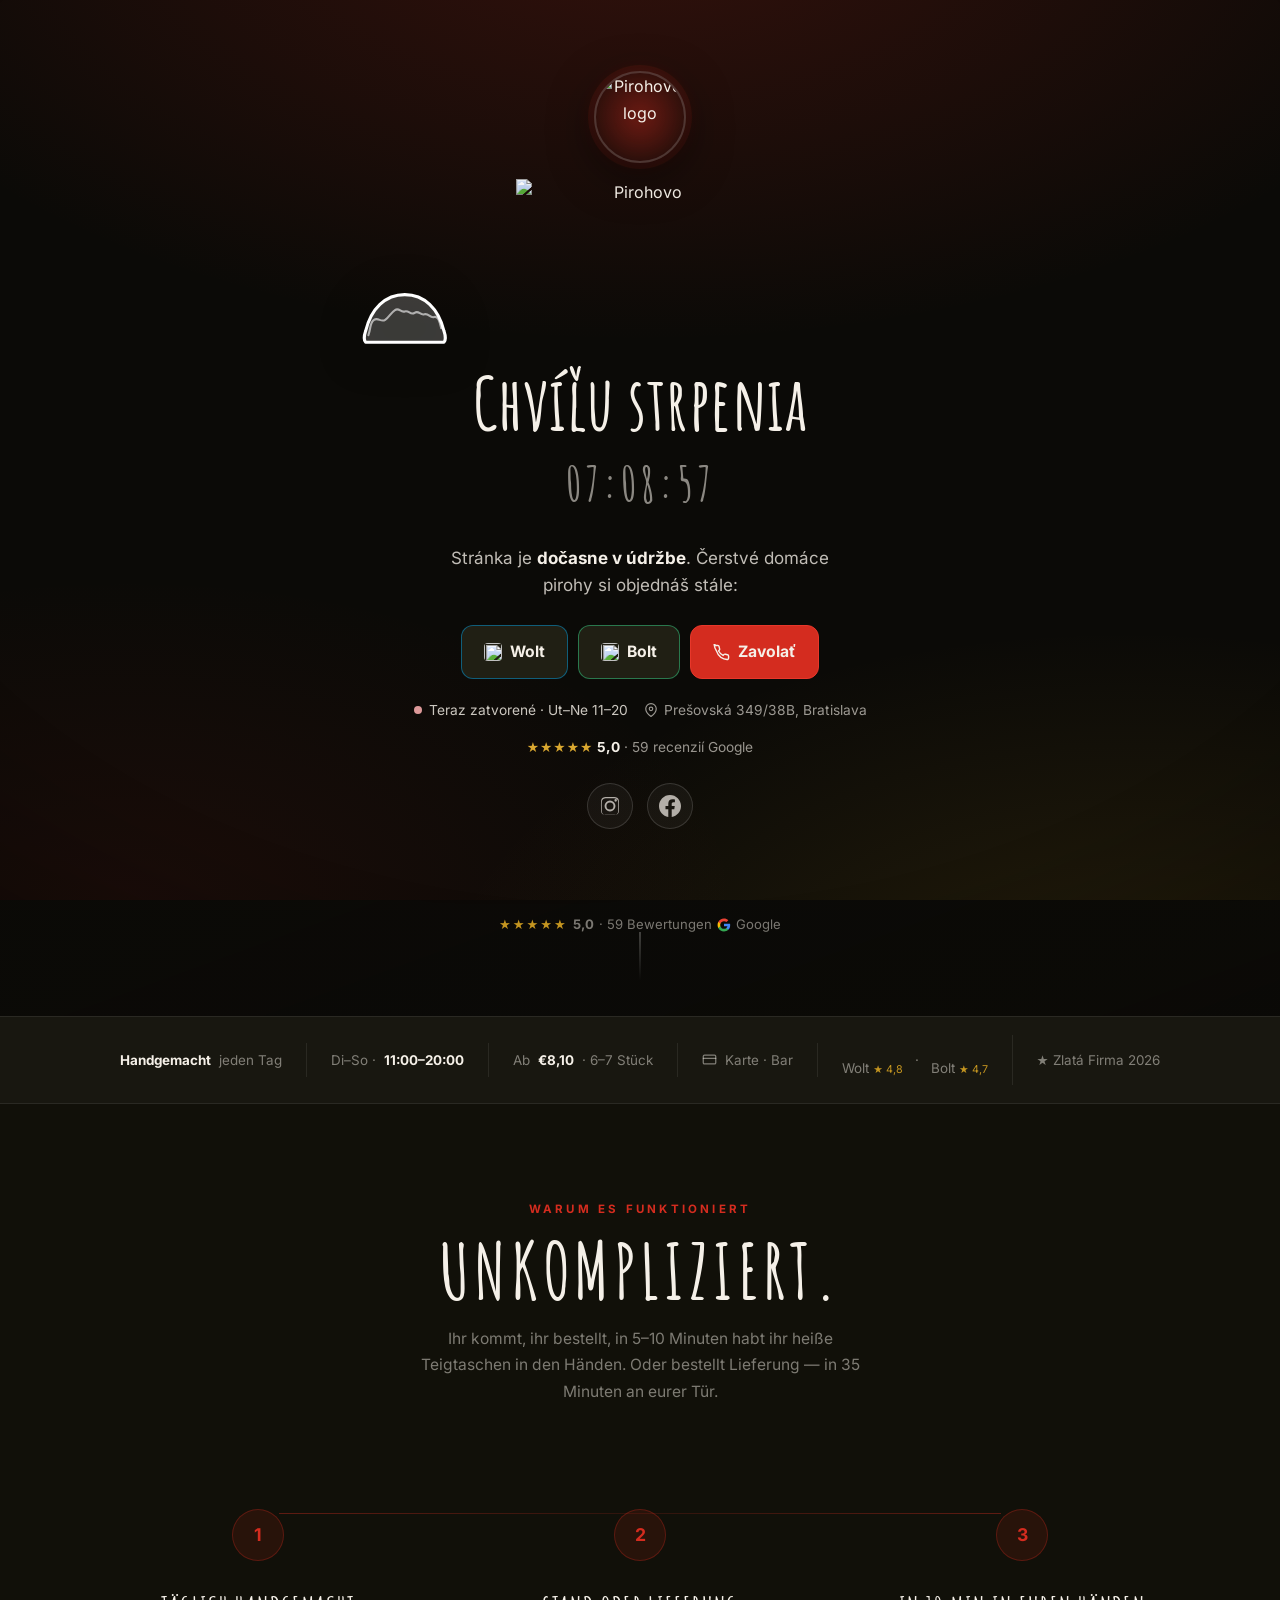
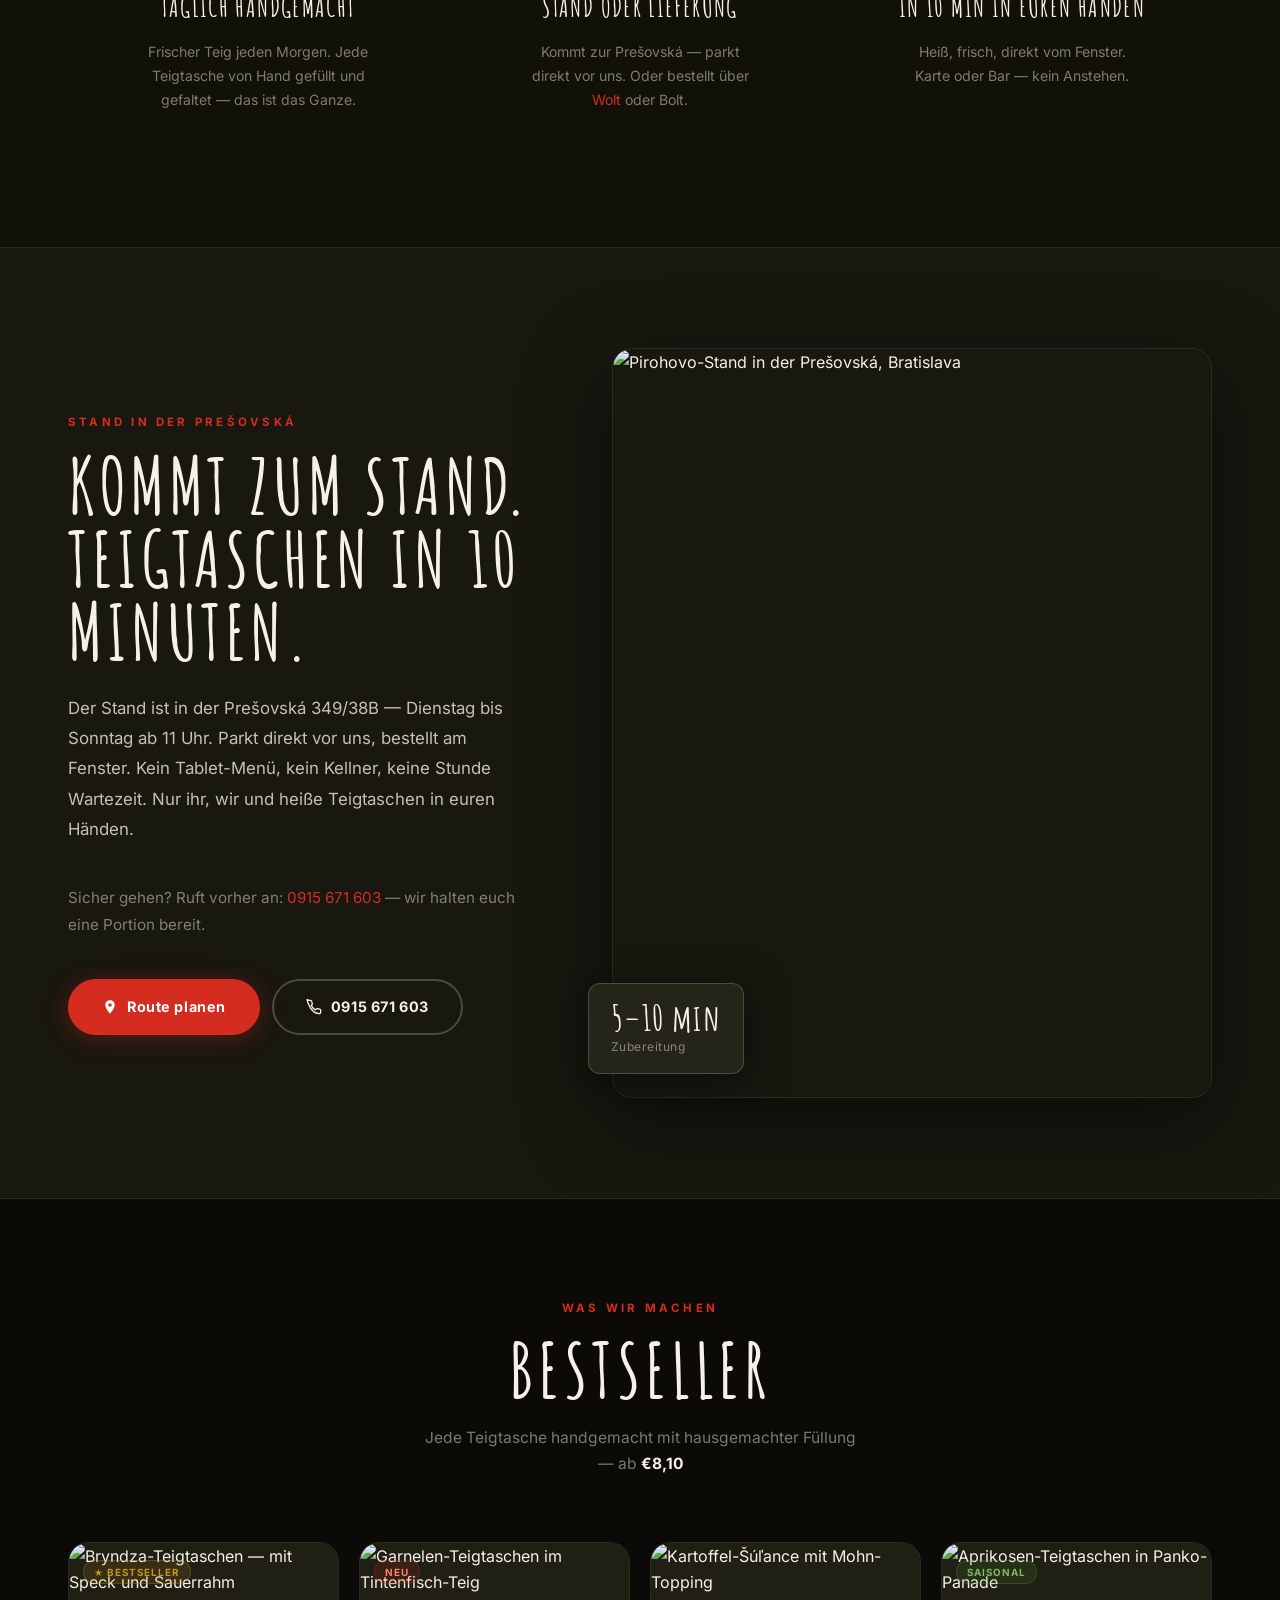
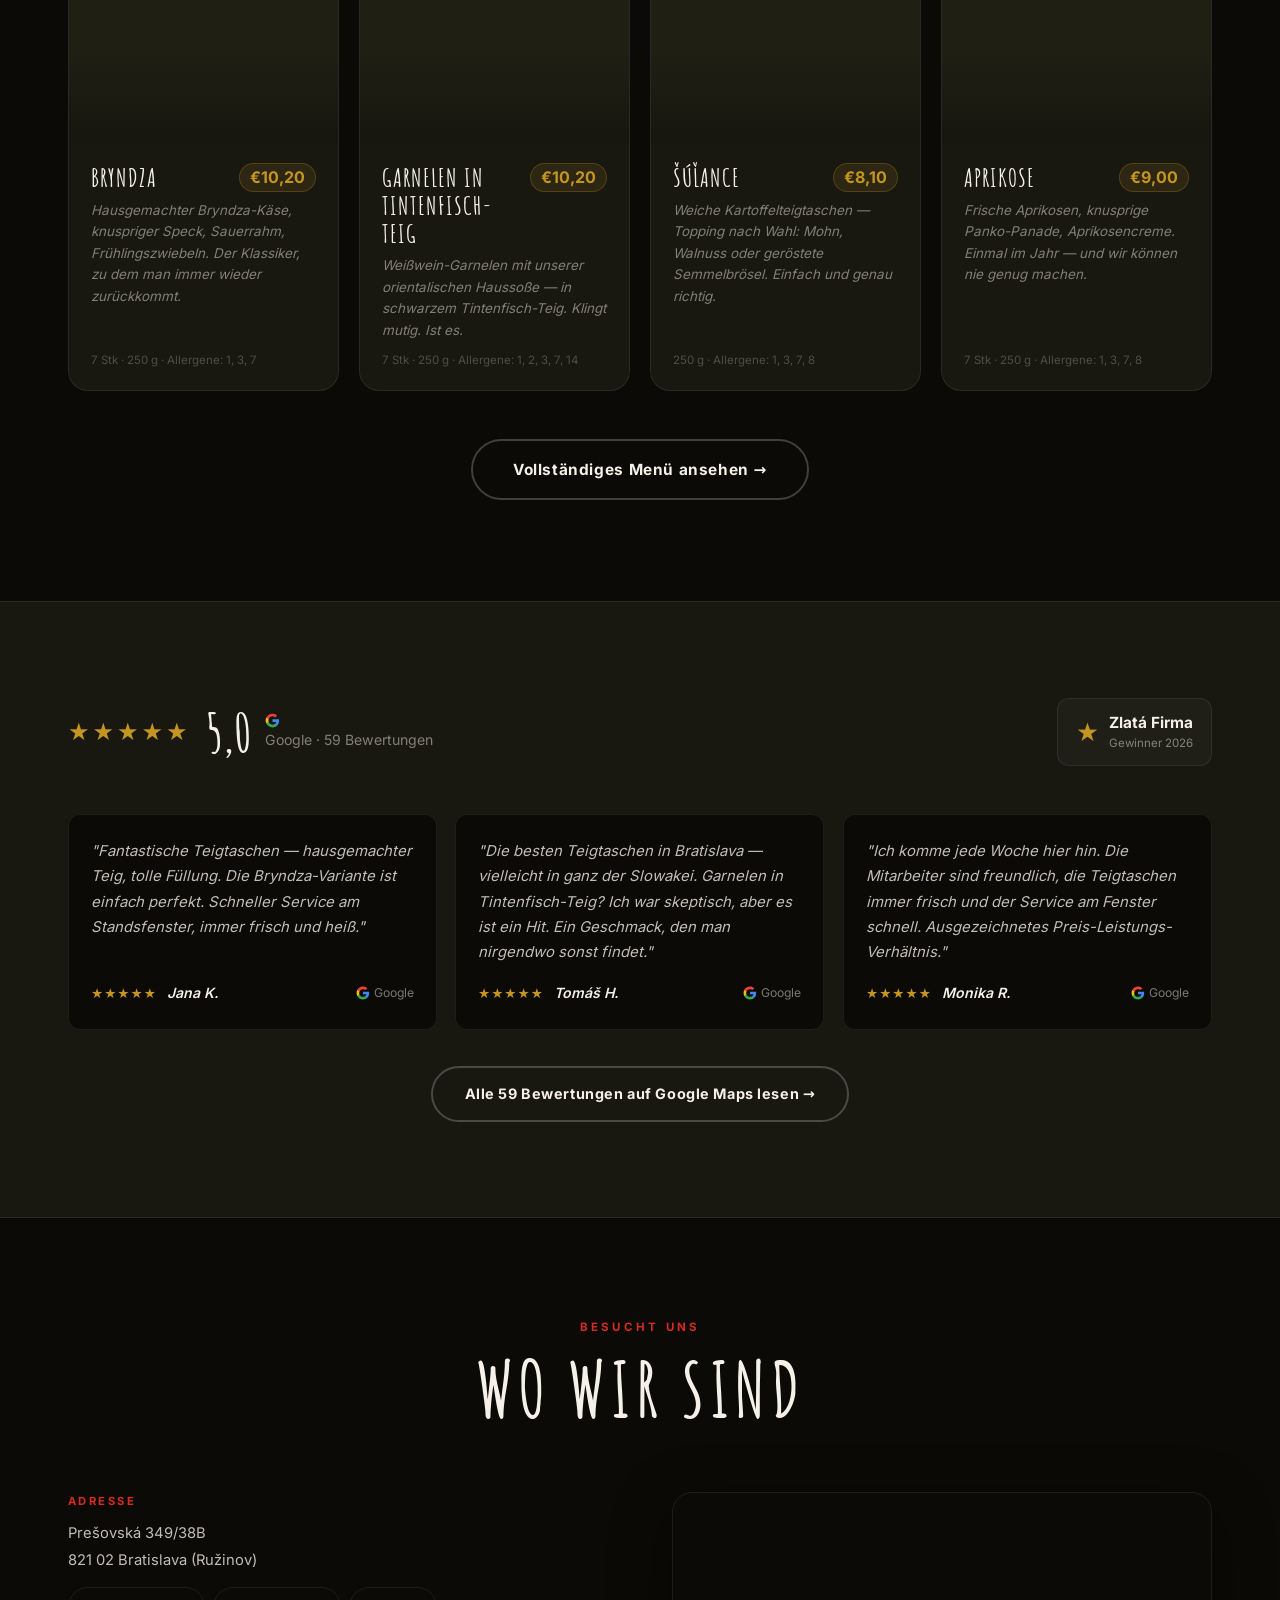
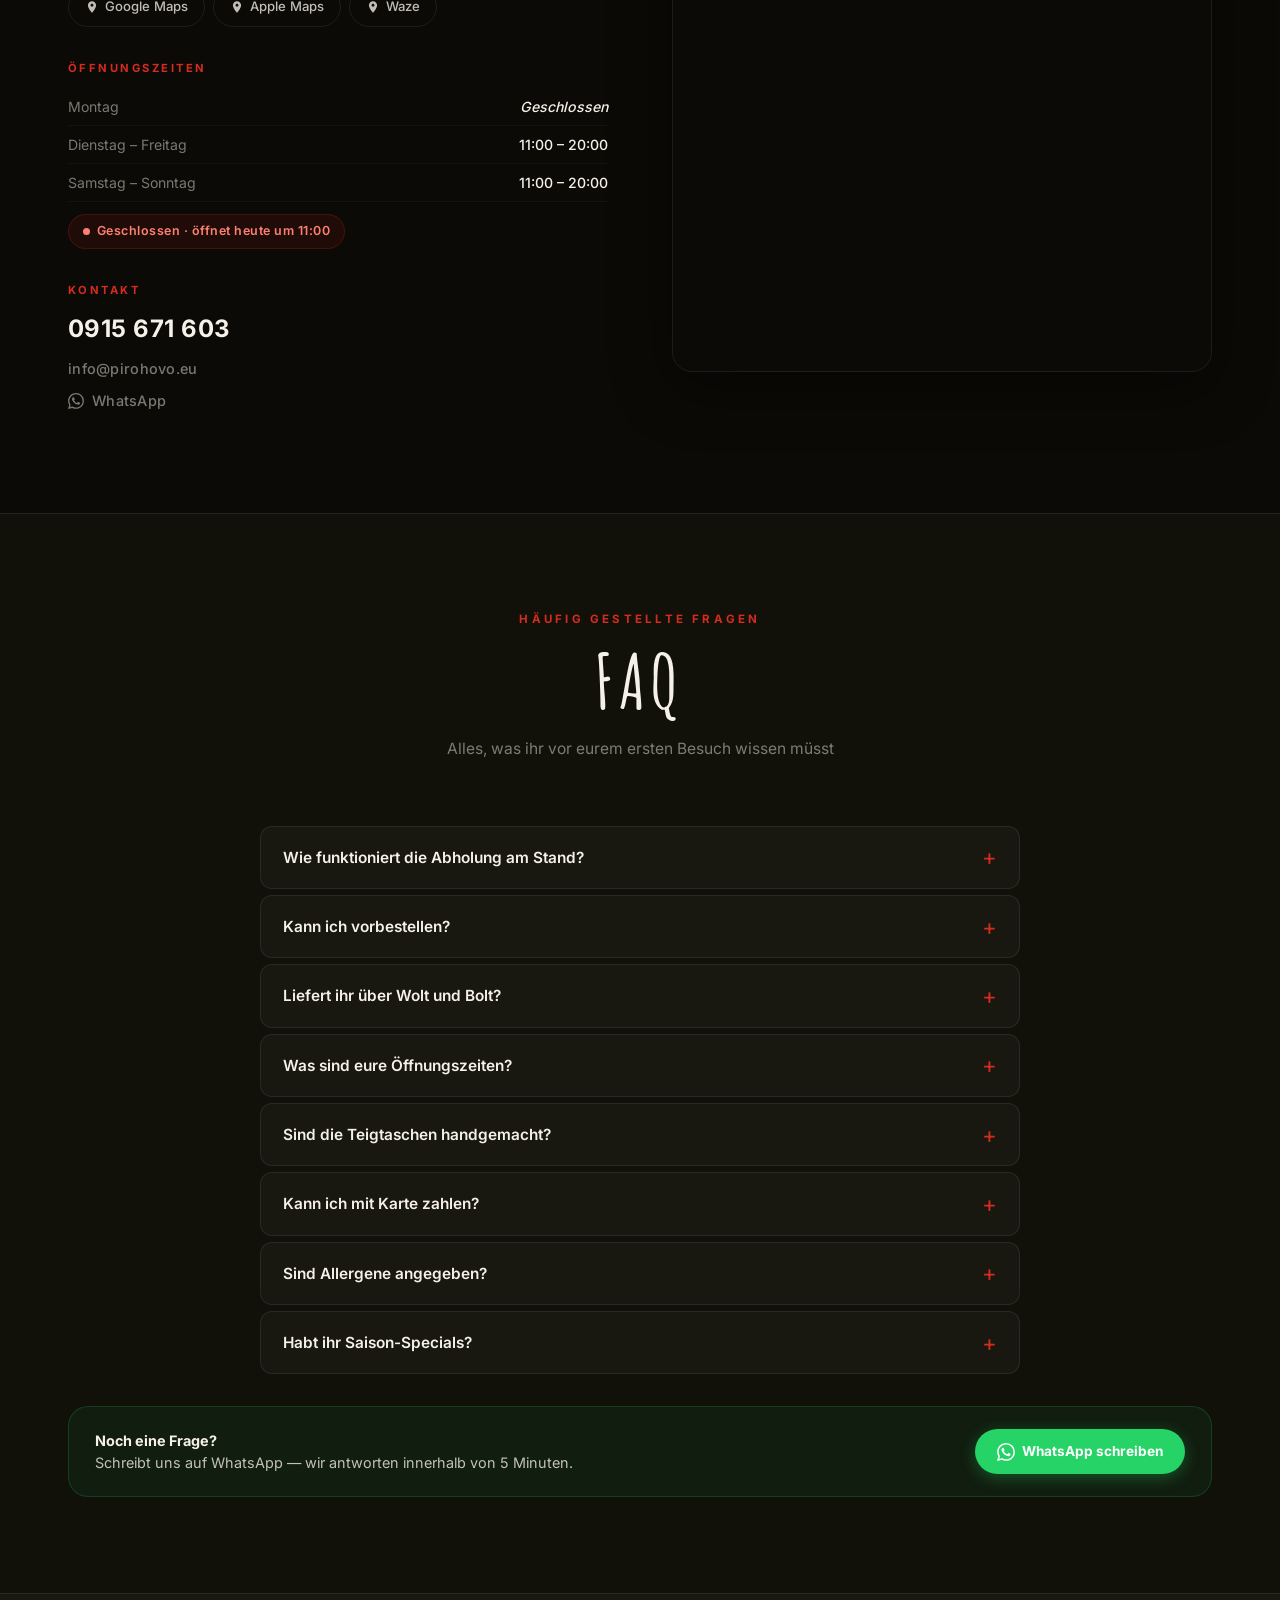
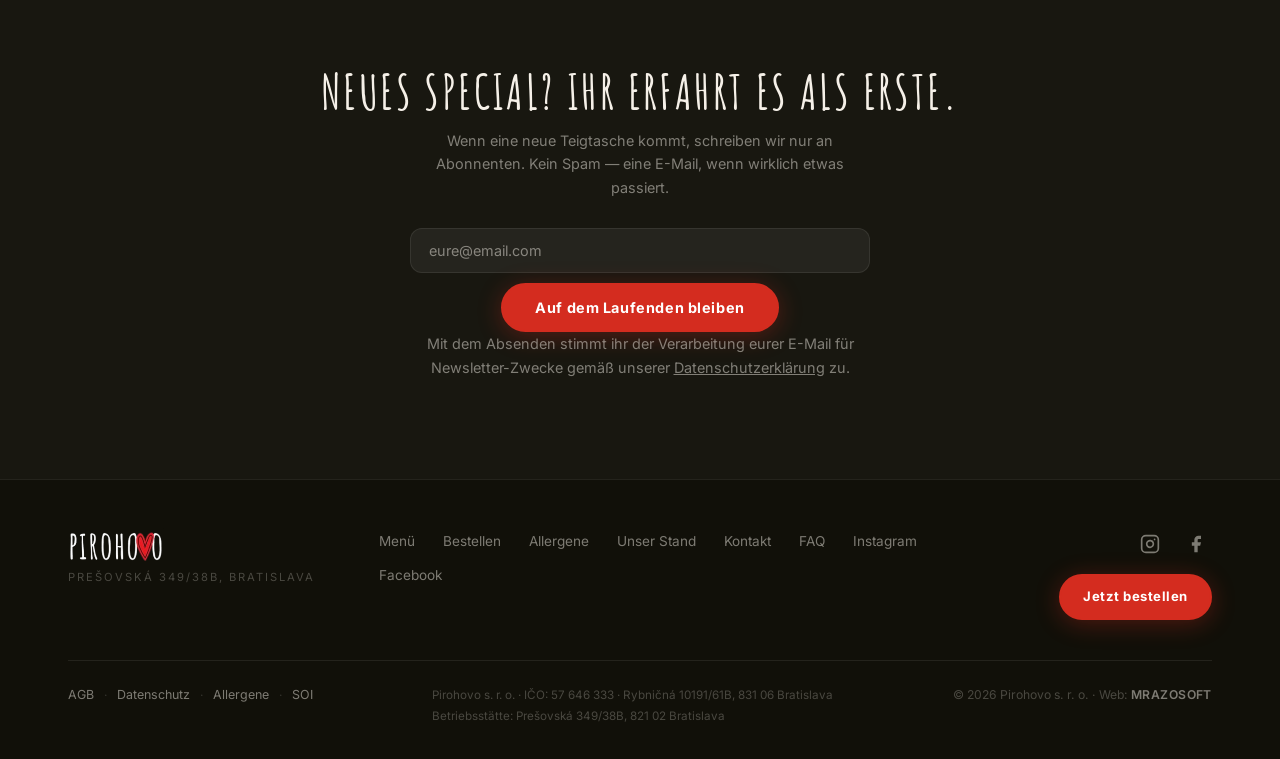
==== commit b9d8e759: "audit oprava: GDPR self-host fontov, iOS scroll-lock, badge interval, IntersectionObserver, consent " ====
--- a/de/index.html
+++ b/de/index.html
@@ -27,17 +27,12 @@
   <meta property="og:locale" content="de_DE">
   <meta property="og:locale:alternate" content="sk_SK">
   <meta property="og:site_name" content="Pirohovo">
-
-  <link rel="preconnect" href="https://fonts.googleapis.com">
-  <link rel="preconnect" href="https://fonts.gstatic.com" crossorigin>
-  <link rel="preload" as="style" href="https://fonts.googleapis.com/css2?family=Amatic+SC:wght@400;700&family=Inter:wght@400;500;600;700&display=swap">
-  <link href="https://fonts.googleapis.com/css2?family=Amatic+SC:wght@400;700&family=Inter:wght@400;500;600;700&display=swap" rel="stylesheet">
   <link rel="preload" as="image" href="/images/ig-stanek.png">
 
-  <link rel="stylesheet" href="/style.css?v=56">
-  <link rel="stylesheet" href="/construction.css?v=6">
-  <script src="/construction.js?v=5"></script>
-  <script src="/cookies.js?v=1"></script>
+  <link rel="stylesheet" href="/style.css?v=57">
+  <link rel="stylesheet" href="/construction.css?v=7">
+  <script src="/construction.js?v=6"></script>
+  <script src="/cookies.js?v=2"></script>
 
   <script type="application/ld+json">
   {
@@ -640,6 +635,6 @@
   </a>
 </div>
 
-<script src="/app.js?v=55"></script>
+<script src="/app.js?v=40"></script>
 </body>
 </html>
--- a/style.css
+++ b/style.css
@@ -1,3 +1,13 @@
+/* Self-hosted fonts — GDPR compliant, no IP transfer to Google */
+@font-face { font-family:'Amatic SC'; font-style:normal; font-weight:400; font-display:swap; src:url('fonts/amaticsc-400-latin-ext.woff2') format('woff2'); unicode-range:U+0100-02BA,U+02BD-02C5,U+02C7-02CC,U+02CE-02D7,U+02DD-02FF,U+0304,U+0308,U+0329,U+1D00-1DBF,U+1E00-1E9F,U+1EF2-1EFF,U+2020,U+20A0-20AB,U+20AD-20C0,U+2113,U+2C60-2C7F,U+A720-A7FF; }
+@font-face { font-family:'Amatic SC'; font-style:normal; font-weight:400; font-display:swap; src:url('fonts/amaticsc-400-latin.woff2') format('woff2'); unicode-range:U+0000-00FF,U+0131,U+0152-0153,U+02BB-02BC,U+02C6,U+02DA,U+02DC,U+0304,U+0308,U+0329,U+2000-206F,U+20AC,U+2122,U+2191,U+2193,U+2212,U+2215,U+FEFF,U+FFFD; }
+@font-face { font-family:'Amatic SC'; font-style:normal; font-weight:700; font-display:swap; src:url('fonts/amaticsc-700-latin-ext.woff2') format('woff2'); unicode-range:U+0100-02BA,U+02BD-02C5,U+02C7-02CC,U+02CE-02D7,U+02DD-02FF,U+0304,U+0308,U+0329,U+1D00-1DBF,U+1E00-1E9F,U+1EF2-1EFF,U+2020,U+20A0-20AB,U+20AD-20C0,U+2113,U+2C60-2C7F,U+A720-A7FF; }
+@font-face { font-family:'Amatic SC'; font-style:normal; font-weight:700; font-display:swap; src:url('fonts/amaticsc-700-latin.woff2') format('woff2'); unicode-range:U+0000-00FF,U+0131,U+0152-0153,U+02BB-02BC,U+02C6,U+02DA,U+02DC,U+0304,U+0308,U+0329,U+2000-206F,U+20AC,U+2122,U+2191,U+2193,U+2212,U+2215,U+FEFF,U+FFFD; }
+@font-face { font-family:'Inter'; font-style:normal; font-weight:400 700; font-display:swap; src:url('fonts/inter-400-latin-ext.woff2') format('woff2'); unicode-range:U+0100-02BA,U+02BD-02C5,U+02C7-02CC,U+02CE-02D7,U+02DD-02FF,U+0304,U+0308,U+0329,U+1D00-1DBF,U+1E00-1E9F,U+1EF2-1EFF,U+2020,U+20A0-20AB,U+20AD-20C0,U+2113,U+2C60-2C7F,U+A720-A7FF; }
+@font-face { font-family:'Inter'; font-style:normal; font-weight:400 700; font-display:swap; src:url('fonts/inter-400-latin.woff2') format('woff2'); unicode-range:U+0000-00FF,U+0131,U+0152-0153,U+02BB-02BC,U+02C6,U+02DA,U+02DC,U+0304,U+0308,U+0329,U+2000-206F,U+20AC,U+2122,U+2191,U+2193,U+2212,U+2215,U+FEFF,U+FFFD; }
+@font-face { font-family:'Playfair Display'; font-style:normal; font-weight:400 700; font-display:swap; src:url('fonts/playfair-400-latin-ext.woff2') format('woff2'); unicode-range:U+0100-02BA,U+02BD-02C5,U+02C7-02CC,U+02CE-02D7,U+02DD-02FF,U+0304,U+0308,U+0329,U+1D00-1DBF,U+1E00-1E9F,U+1EF2-1EFF,U+2020,U+20A0-20AB,U+20AD-20C0,U+2113,U+2C60-2C7F,U+A720-A7FF; }
+@font-face { font-family:'Playfair Display'; font-style:normal; font-weight:400 700; font-display:swap; src:url('fonts/playfair-400-latin.woff2') format('woff2'); unicode-range:U+0000-00FF,U+0131,U+0152-0153,U+02BB-02BC,U+02C6,U+02DA,U+02DC,U+0304,U+0308,U+0329,U+2000-206F,U+20AC,U+2122,U+2191,U+2193,U+2212,U+2215,U+FEFF,U+FFFD; }
+
 /* ═══════════════════════════════════════════
    PIROHOVO — Premium Restaurant Design v51
    (production polish pass: noise removal, hierarchy,
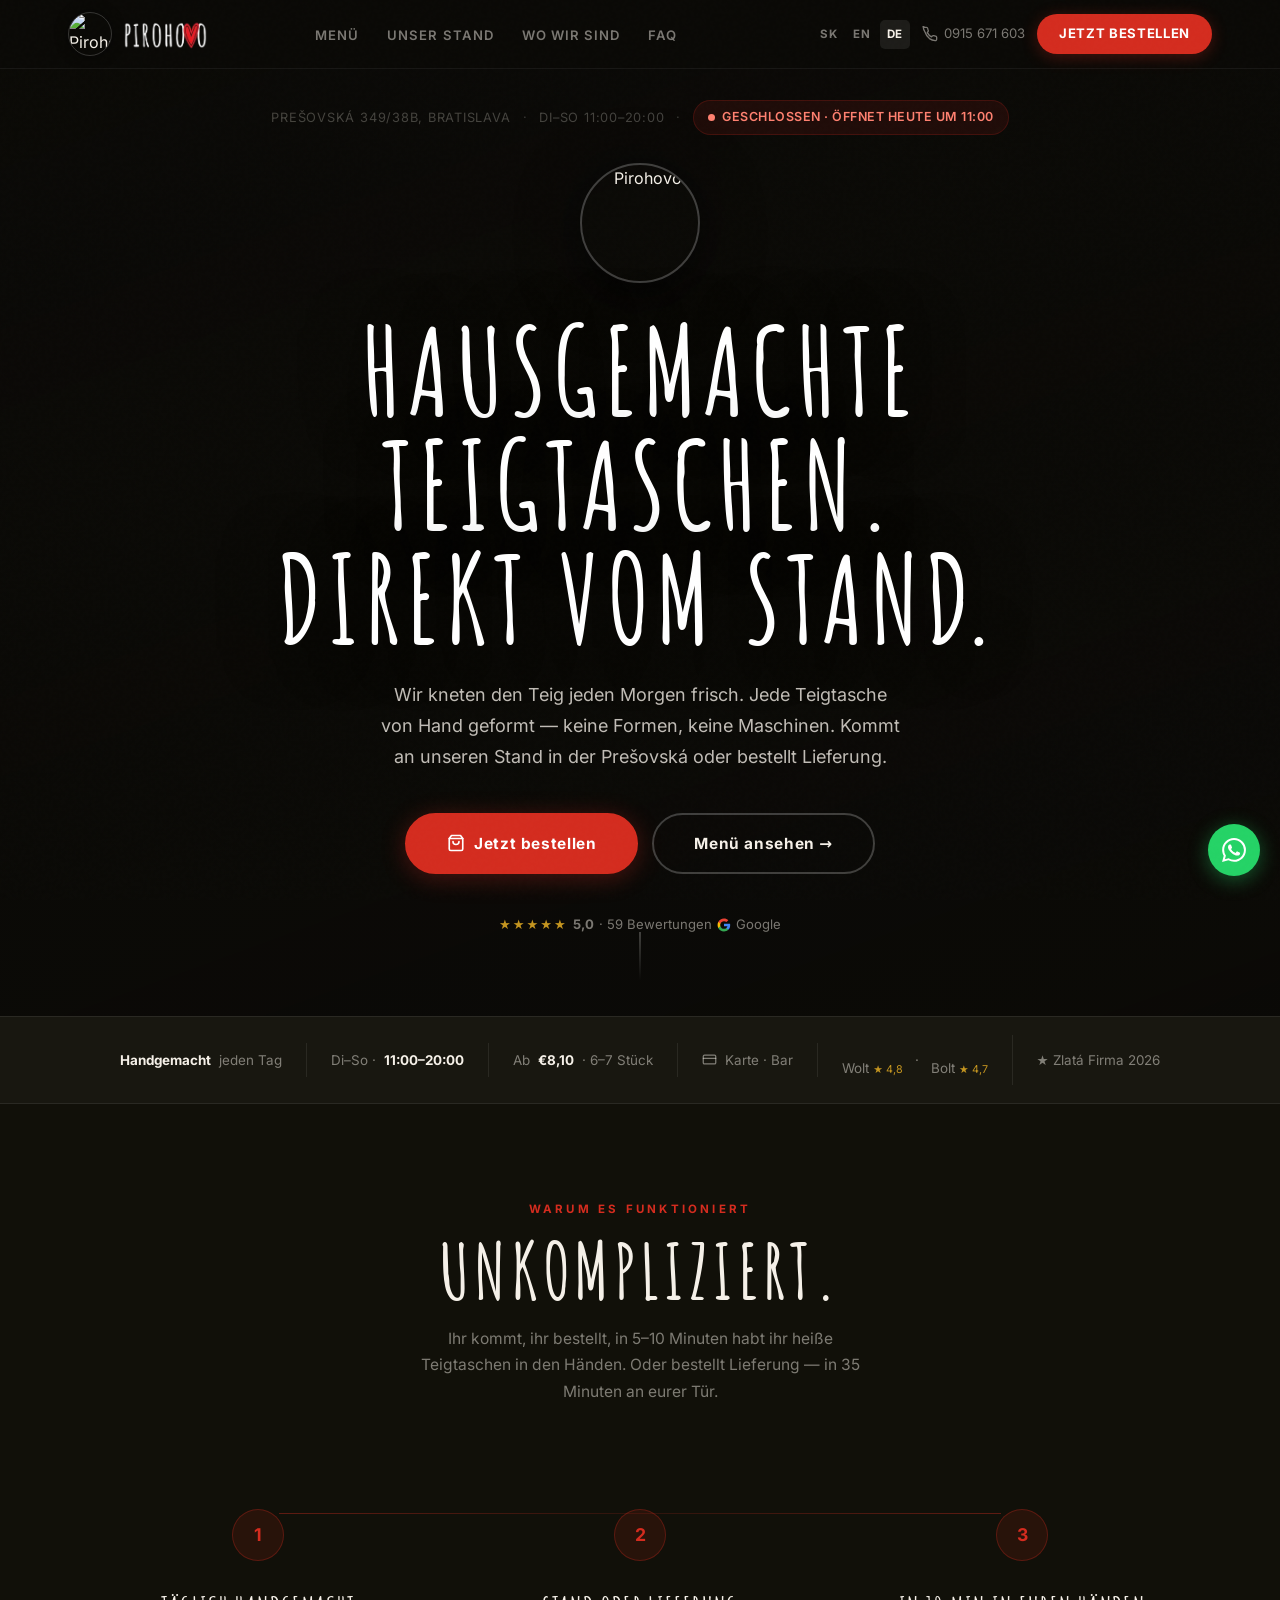
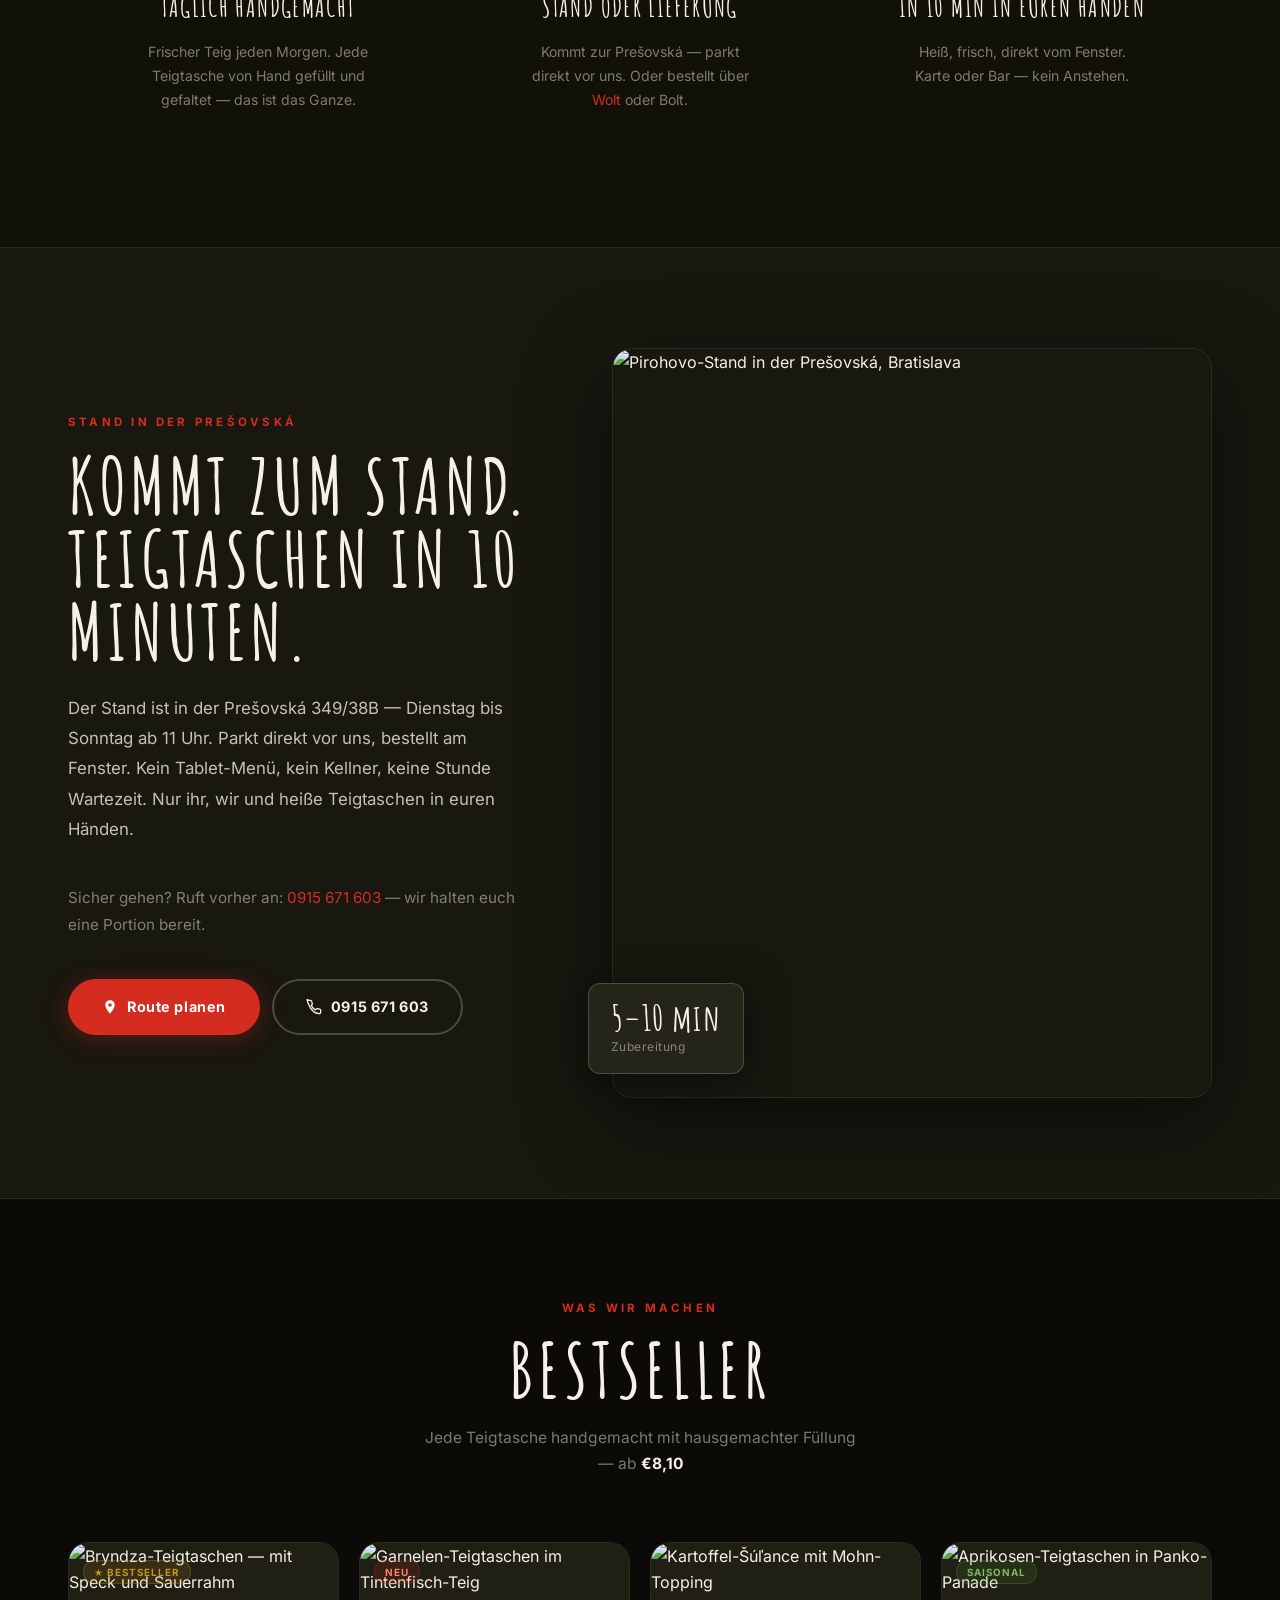
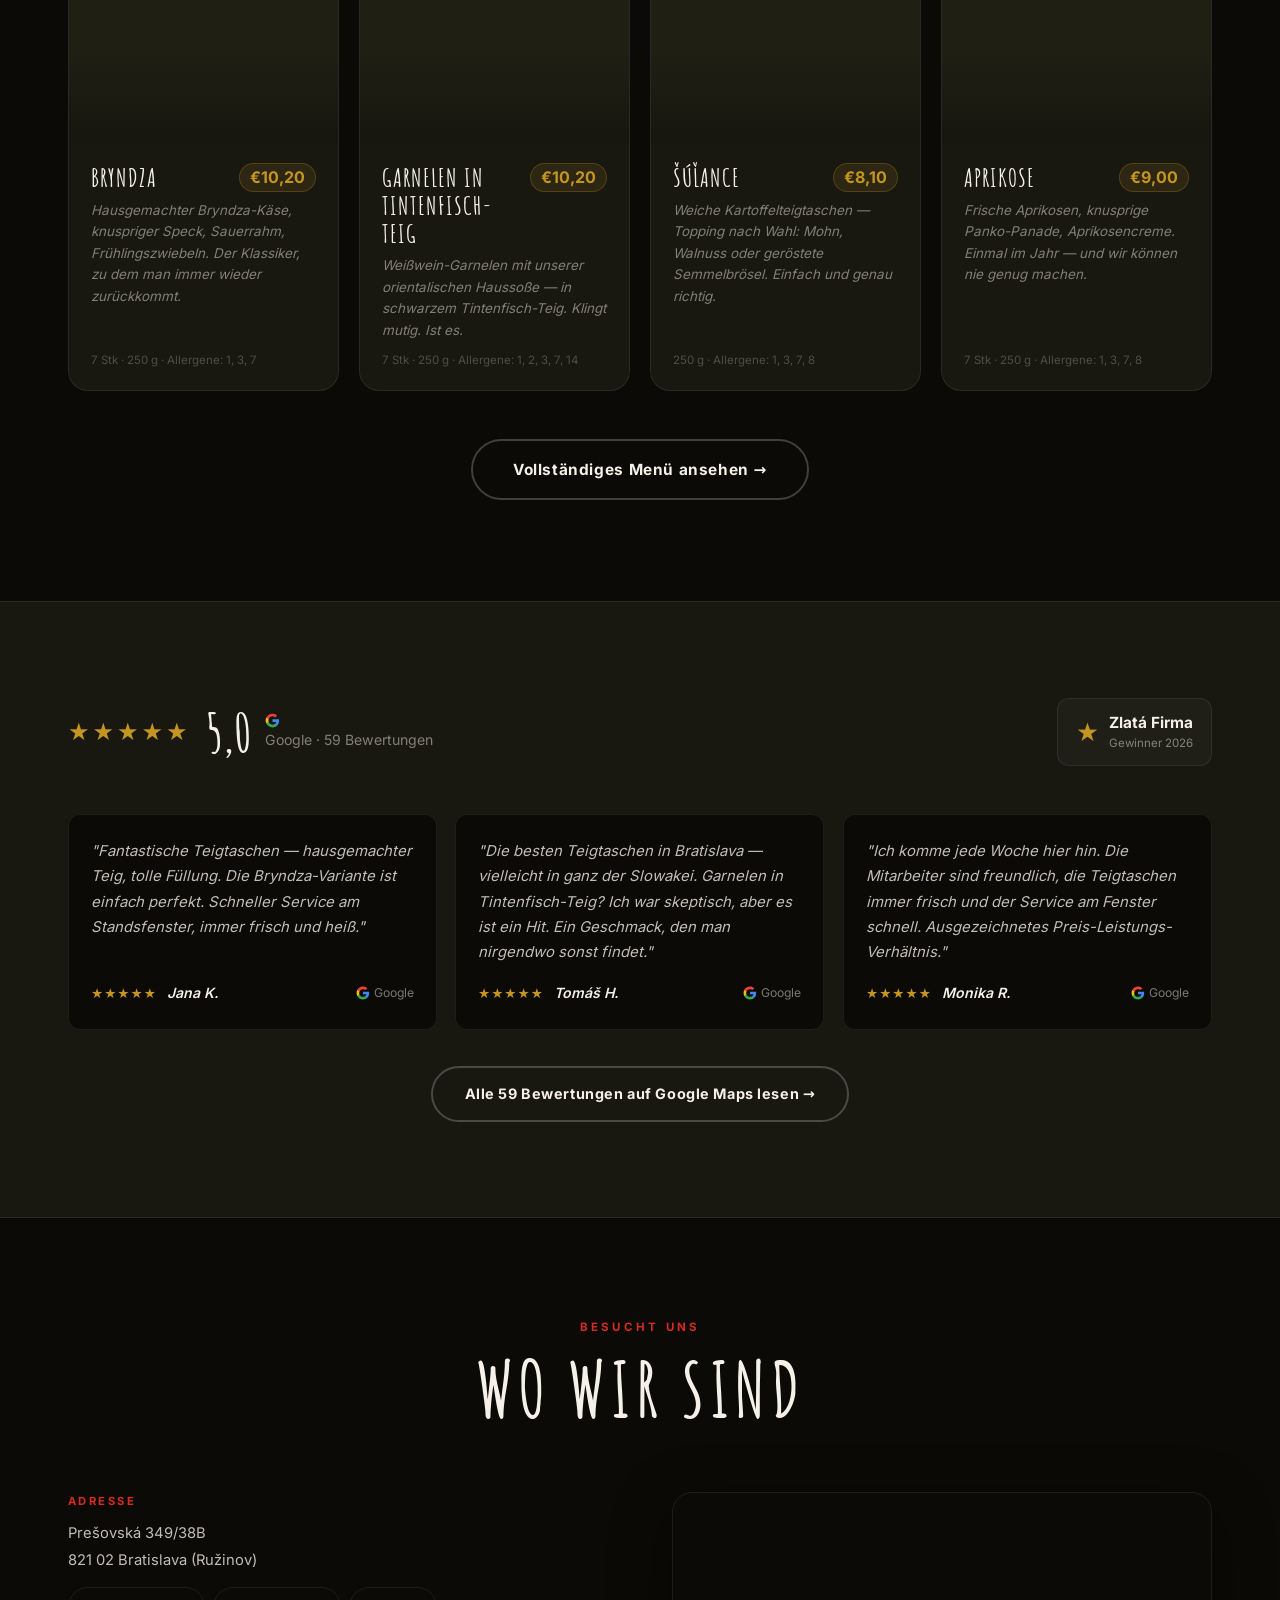
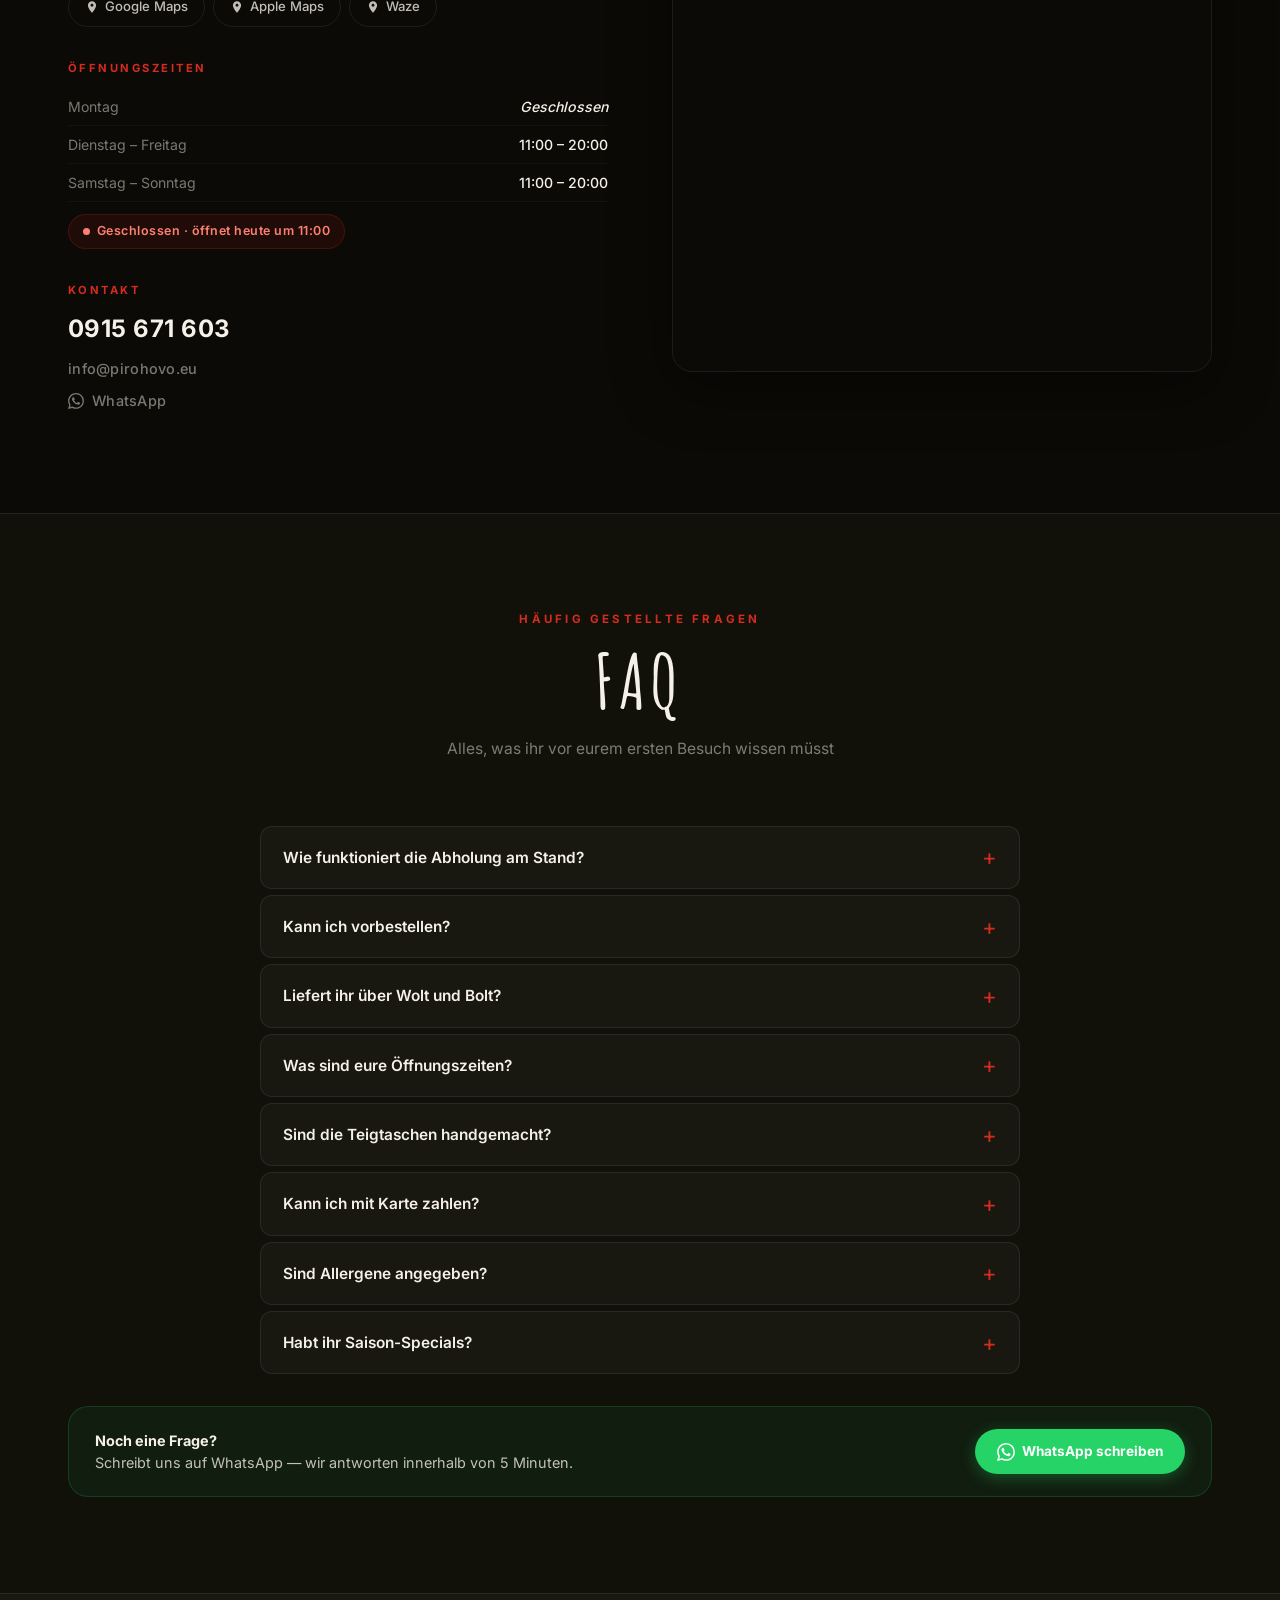
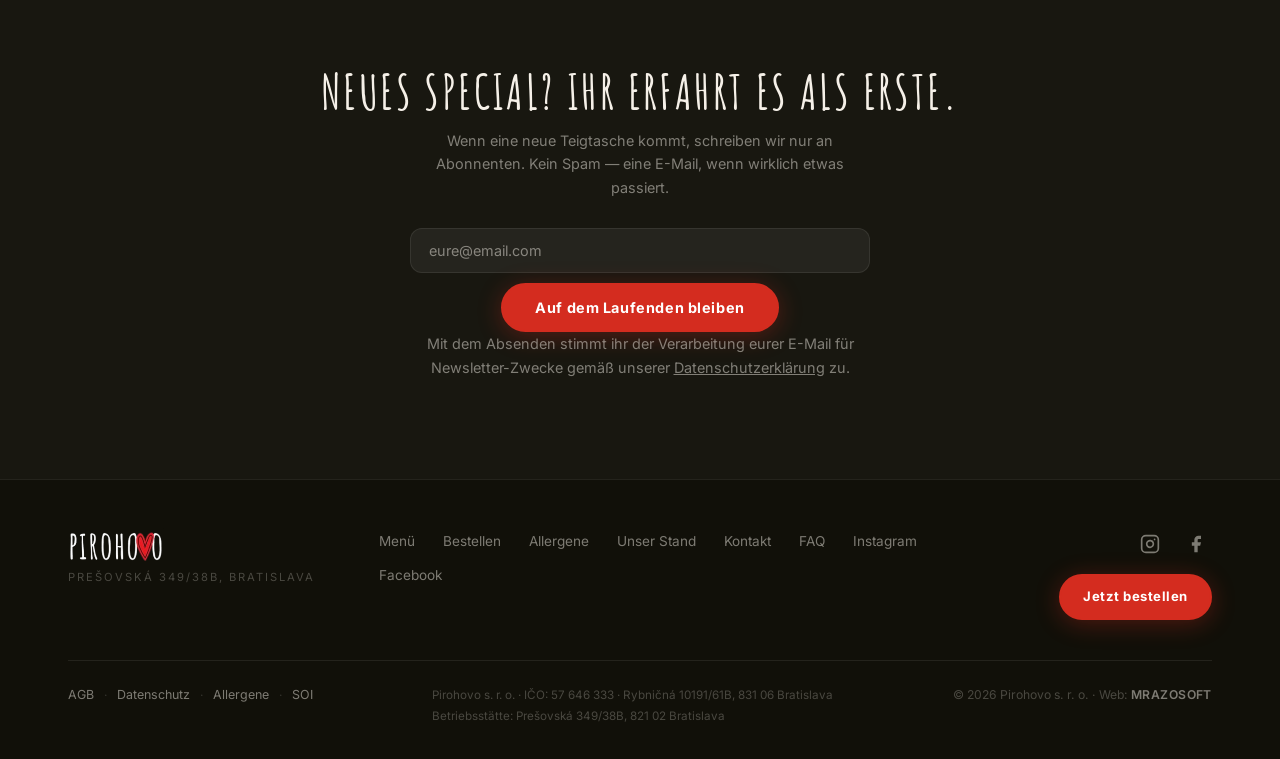
==== commit 2e5d7b7f: "Showcase: noindex+nofollow na všetkých stránkach, robots.txt Disallow (ukážkový web, nie produkcia)" ====
--- a/de/index.html
+++ b/de/index.html
@@ -2,6 +2,7 @@
 <html lang="de">
 <head>
   <meta charset="UTF-8">
+  <meta name="robots" content="noindex, nofollow">
   <meta name="viewport" content="width=device-width, initial-scale=1.0, viewport-fit=cover">
   <title>Pirohovo – Hausgemachte Teigtaschen Bratislava | Stand Prešovská</title>
   <meta name="description" content="Handgemachte Teigtaschen täglich in Bratislava. Abholung am Stand in der Prešovská oder Lieferung via Wolt und Bolt. Di–So 11–20 Uhr. ★★★★★ 59 Google-Bewertungen.">
--- a/style.css
+++ b/style.css
@@ -246,7 +246,7 @@
   transition: box-shadow .25s, transform .25s;
 }
 .nav__logo:hover .nav__logo-img {
-  box-shadow: 0 0 24px rgba(212,44,31,.35);
+  box-shadow: 0 0 20px rgba(0,0,0,.6);
   transform: scale(1.06);
 }
 .nav__logo-name {
@@ -293,6 +293,8 @@
 }
 .nav__phone:hover { color: var(--text); }
 .nav__phone svg { flex-shrink: 0; }
+
+.nav__order-mobile { display: none; }
 
 .nav__order {
   background: var(--red); color: #fff;
@@ -372,7 +374,7 @@
 
 .hero__bg {
   position: absolute; inset: 0; z-index: 0;
-  background-image: url('images/ig-stanek.png');
+  background-image: url('images/ig-stanek.webp');
   background-size: cover; background-position: center 30%;
   transform: scale(1.06);
   will-change: transform;
@@ -439,13 +441,13 @@
   height: clamp(80px, 12vw, 120px);
   border-radius: 50%; object-fit: cover;
   border: 2.5px solid rgba(255,255,255,.22);
-  box-shadow: 0 0 0 8px rgba(212,44,31,.06), 0 12px 60px rgba(0,0,0,.6);
+  box-shadow: 0 12px 60px rgba(0,0,0,.6);
   margin: 0 auto;
   animation: logoFloat 6s ease-in-out infinite;
 }
 @keyframes logoFloat {
-  0%,100% { transform: translateY(0); box-shadow: 0 0 0 8px rgba(212,44,31,.06), 0 12px 60px rgba(0,0,0,.6); }
-  50%      { transform: translateY(-7px); box-shadow: 0 0 0 14px rgba(212,44,31,.1), 0 22px 80px rgba(0,0,0,.6); }
+  0%,100% { transform: translateY(0); box-shadow: 0 12px 60px rgba(0,0,0,.6); }
+  50%      { transform: translateY(-7px); box-shadow: 0 22px 80px rgba(0,0,0,.6); }
 }
 
 .hero__title {
@@ -957,6 +959,11 @@
   height: 480px;
 }
 .location-map iframe { width: 100%; height: 100%; }
+.location-map--static { display: flex; align-items: center; justify-content: center; background: var(--bg-alt); }
+.location-map__link { display: flex; flex-direction: column; align-items: center; gap: 12px; text-decoration: none; color: var(--text); text-align: center; padding: 24px; }
+.location-map__link svg { opacity: .85; }
+.location-map__addr { font-size: .95rem; color: var(--muted); }
+.location-map__cta { font-size: .85rem; color: var(--red); font-weight: 600; }
 
 /* ── 20. FAQ ────────────────────────────────── */
 .faq-section {
@@ -1404,11 +1411,10 @@
 /* ── 27. CURSOR EFFECT ──────────────────────── */
 .cursor-pirog {
   position: fixed; pointer-events: none; z-index: 99999;
-  width: 32px; height: 22px; display: block; -webkit-user-select: none; user-select: none;
+  display: block; line-height: 1; -webkit-user-select: none; user-select: none;
   animation: pirogFloat 1s ease-out forwards;
   will-change: transform, opacity;
 }
-.cursor-pirog svg { width: 100%; height: 100%; display: block; }
 @keyframes pirogFloat {
   0%   { opacity: .9; transform: translate(0,0) rotate(0deg) scale(1); }
   100% { opacity: 0;  transform: translate(var(--dx,0px), var(--dy,-55px)) rotate(var(--rot,30deg)) scale(0.45); }
@@ -1547,6 +1553,7 @@
     bottom: 0;
     backdrop-filter: none;
     background: transparent;
+    z-index: 600;
   }
   /* nav__inner je position:relative → containing block pre nav__links; zrušíme to keď je menu otvorené */
   .nav.menu-open .nav__inner {
@@ -1594,7 +1601,16 @@
     font-size: 1.1rem; color: var(--dim);
     padding: 11px 0; border-bottom: 1px solid rgba(255,255,255,.05);
   }
-  .nav__m-cats a::before { content: "🥟"; font-size: .95em; }
+  .nav__m-cats a::before {
+    content: "";
+    display: block;
+    width: 1.5em; height: 1.07em;
+    flex-shrink: 0;
+    background-image: url("data:image/svg+xml,<svg xmlns='http://www.w3.org/2000/svg' viewBox='0 0 64 46' fill='none'><path d='M4 38 C4 38 2 36 4 30 C8 14 18 4 32 4 C46 4 56 14 60 30 C62 36 60 38 60 38 Z' fill='white' fill-opacity='.15' stroke='white' stroke-opacity='.92' stroke-width='2.2' stroke-linejoin='round'/><path d='M6 33 C8 27 7 24 10 22 C13 20 15 24 18 22 C21 20 22 17 25 15 C28 13 29 17 32 16 C35 15 36 19 39 17 C42 15 43 19 46 18 C49 17 50 21 53 20 C56 19 57 24 58 28' stroke='white' stroke-opacity='.55' stroke-width='1.5' stroke-linecap='round'/><path d='M16 18 Q24 9 32 8 Q40 7 48 12' stroke='white' stroke-opacity='.22' stroke-width='2' stroke-linecap='round'/></svg>");
+    background-size: contain;
+    background-repeat: no-repeat;
+    background-position: center;
+  }
   .nav__m-cats a:last-child { border-bottom: none; }
   .nav__m-cats a:active { color: var(--text); }
 
@@ -1610,7 +1626,7 @@
     background: var(--red); color: #fff;
     font-family: var(--font-body); font-size: 1.02rem; font-weight: 700;
     letter-spacing: .04em; text-transform: uppercase;
-    border-radius: 100px; box-shadow: 0 10px 30px rgba(212,44,31,.32);
+    border-radius: 100px; outline: 2px solid rgba(212,44,31,.35); outline-offset: 3px;
   }
 }
 
@@ -1696,3 +1712,201 @@
   margin-bottom: 24px; transition: color .2s;
 }
 .page-header .back-link:hover { color: var(--text); }
+
+
+/* ─── Construction overlay ─── */
+html.uc-on, html.uc-on body { overflow: hidden !important; }
+
+#uc {
+  position: fixed;
+  inset: 0;
+  z-index: 99999;
+  display: flex;
+  /* flex-start + margin:auto na .uc-stage = centruje keď je miesto, scrolluje keď nie */
+  flex-direction: column;
+  align-items: center;
+  justify-content: flex-start;
+  padding: clamp(16px, 4vw, 48px);
+  padding-top: max(clamp(16px, 4vw, 48px), env(safe-area-inset-top, 0px));
+  padding-bottom: max(clamp(16px, 4vw, 48px), env(safe-area-inset-bottom, 0px));
+  background:
+    radial-gradient(110% 80% at 50% -10%, rgba(212,44,31,.20), transparent 60%),
+    radial-gradient(90% 70% at 88% 112%, rgba(196,149,32,.14), transparent 60%),
+    radial-gradient(80% 60% at 10% 100%, rgba(212,44,31,.08), transparent 60%),
+    #0b0a07;
+  color: #f5f0e8;
+  font-family: 'Inter', system-ui, -apple-system, sans-serif;
+  -webkit-font-smoothing: antialiased;
+  overflow-y: auto;
+}
+
+/* vinetácia (medzi pirohmi a obsahom) */
+#uc::after {
+  content: "";
+  position: absolute; inset: 0; z-index: 1;
+  pointer-events: none;
+  background: radial-gradient(120% 120% at 50% 38%, transparent 52%, rgba(0,0,0,.6) 100%);
+}
+
+/* ── ambientné plávajúce pirohy na pozadí ── */
+.uc-pirohy { position: absolute; inset: 0; z-index: 0; pointer-events: none; overflow: hidden; }
+.uc-piroh {
+  position: absolute; line-height: 1; user-select: none;
+  top: -8%;
+  filter: drop-shadow(0 6px 12px rgba(0,0,0,.5));
+  animation: ucFall var(--dur, 18s) linear var(--delay, 0s) infinite;
+  will-change: transform;
+}
+@keyframes ucFall {
+  from { transform: translateY(0) rotate(var(--r0, -8deg)); }
+  to   { transform: translateY(112vh) rotate(var(--r1, 20deg)); }
+}
+
+/* ── stage ── */
+.uc-stage {
+  position: relative; z-index: 2;
+  width: 100%; max-width: 560px;
+  text-align: center;
+  margin: auto; /* centruje vertikálne keď je dostatok priestoru */
+}
+/* postupný nábeh prvkov */
+.uc-stage > * { animation: uc-in .65s cubic-bezier(.2,.7,.2,1) both; }
+.uc-stage > *:nth-child(1) { animation-delay: .05s; }
+.uc-stage > *:nth-child(2) { animation-delay: .14s; }
+.uc-stage > *:nth-child(3) { animation-delay: .22s; }
+.uc-stage > *:nth-child(4) { animation-delay: .30s; }
+.uc-stage > *:nth-child(5) { animation-delay: .38s; }
+.uc-stage > *:nth-child(6) { animation-delay: .46s; }
+.uc-stage > *:nth-child(7) { animation-delay: .54s; }
+@keyframes uc-in { from { opacity: 0; transform: translateY(16px); } to { opacity: 1; transform: none; } }
+
+/* ── brand ── */
+.uc-brand { display: flex; flex-direction: column; align-items: center; gap: 16px; margin-bottom: 22px; }
+.uc-logo-wrap { position: relative; animation: ucLogoFloat 5s ease-in-out infinite; }
+.uc-logo-wrap::before {
+  content: ""; position: absolute; inset: -10px; border-radius: 50%;
+  background: radial-gradient(circle, rgba(212,44,31,.45), transparent 70%);
+  filter: blur(8px); z-index: -1; animation: ucGlow 4s ease-in-out infinite alternate;
+}
+.uc-logo {
+  width: 92px; height: 92px; border-radius: 50%; object-fit: cover;
+  border: 2px solid rgba(255,255,255,.16);
+  box-shadow: 0 12px 44px rgba(0,0,0,.55), 0 0 0 6px rgba(212,44,31,.10);
+}
+@keyframes ucLogoFloat { 0%,100% { transform: translateY(0); } 50% { transform: translateY(-7px); } }
+@keyframes ucGlow { from { opacity: .5; } to { opacity: 1; } }
+.uc-wordmark { width: clamp(180px, 60vw, 248px); height: auto; opacity: .97; }
+
+/* ── piroh hero ── */
+.uc-piroh-hero {
+  font-size: clamp(3.4rem, 13vw, 5.6rem);
+  line-height: 1;
+  margin: 0 0 14px;
+  filter: drop-shadow(0 6px 20px rgba(0,0,0,.55));
+  display: block;
+}
+
+/* ── title ── */
+.uc-title {
+  font-family: 'Amatic SC', cursive; font-weight: 700;
+  font-size: clamp(2.7rem, 11vw, 4.6rem); line-height: .95; letter-spacing: .5px;
+  margin: 4px 0 6px;
+  color: #f5f0e8;
+}
+/* ── aktuálny čas ── */
+.uc-clock {
+  font-family: 'Amatic SC', cursive;
+  font-size: clamp(2rem, 7vw, 3rem);
+  font-weight: 700;
+  color: rgba(245,240,232,.55);
+  letter-spacing: 4px;
+  margin: 2px 0 22px;
+  display: block;
+}
+
+.uc-sub {
+  color: rgba(245,240,232,.78); font-size: clamp(.95rem, 2.6vw, 1.06rem);
+  line-height: 1.6; max-width: 430px; margin: 0 auto 26px;
+}
+.uc-sub b { color: #f5f0e8; }
+
+/* ── objednávkové tlačidlá ── */
+.uc-actions { display: flex; flex-wrap: wrap; justify-content: center; gap: 10px; margin-bottom: 20px; }
+.uc-btn {
+  display: inline-flex; align-items: center; justify-content: center; gap: 8px;
+  padding: 13px 22px; border-radius: 12px; font-weight: 700; font-size: .98rem;
+  text-decoration: none; color: #f5f0e8;
+  border: 1px solid rgba(255,255,255,.12); background: #201f14;
+  transition: transform .15s ease, border-color .2s ease, background .2s ease, box-shadow .2s ease;
+}
+.uc-btn:hover { transform: translateY(-2px); }
+.uc-btn img { width: 18px; height: 18px; border-radius: 4px; object-fit: cover; }
+.uc-btn svg { width: 17px; height: 17px; }
+.uc-btn--wolt { border-color: rgba(0,157,224,.5); }
+.uc-btn--wolt:hover { background: rgba(0,157,224,.16); border-color: #009de0; box-shadow: 0 8px 22px rgba(0,157,224,.22); }
+.uc-btn--bolt { border-color: rgba(52,209,134,.5); }
+.uc-btn--bolt:hover { background: rgba(52,209,134,.16); border-color: #34d186; box-shadow: 0 8px 22px rgba(52,209,134,.2); }
+.uc-btn--call { background: #d42c1f; border-color: #e8372a; }
+.uc-btn--call:hover { background: #e8372a; box-shadow: 0 10px 26px rgba(212,44,31,.4); }
+
+/* ── meta: status + adresa ── */
+.uc-meta {
+  display: flex; flex-wrap: wrap; align-items: center; justify-content: center;
+  gap: 8px 16px; margin-bottom: 14px; font-size: .86rem;
+}
+.uc-status { display: inline-flex; align-items: center; gap: 7px; color: rgba(245,240,232,.82); }
+.uc-dot { width: 8px; height: 8px; border-radius: 50%; flex-shrink: 0; }
+.uc-status.is-open  .uc-dot { background: #46c46e; box-shadow: 0 0 0 0 rgba(70,196,110,.6); animation: ucPulse 2s infinite; }
+.uc-status.is-closed .uc-dot { background: #d99; }
+@keyframes ucPulse { 0% { box-shadow: 0 0 0 0 rgba(70,196,110,.55); } 70% { box-shadow: 0 0 0 7px rgba(70,196,110,0); } 100% { box-shadow: 0 0 0 0 rgba(70,196,110,0); } }
+.uc-addr {
+  display: inline-flex; align-items: center; gap: 6px;
+  color: rgba(245,240,232,.62); text-decoration: none; transition: color .2s;
+}
+.uc-addr svg { width: 14px; height: 14px; }
+.uc-addr:hover { color: #f5f0e8; }
+
+/* ── rating ── */
+.uc-rating { font-size: .86rem; color: rgba(245,240,232,.6); margin-bottom: 24px; }
+.uc-rating b { color: #f5f0e8; }
+.uc-stars { color: #daa830; letter-spacing: 1px; }
+
+/* ── sociálne ikonky ── */
+.uc-social { display: flex; justify-content: center; gap: 14px; }
+.uc-soc {
+  display: inline-flex; align-items: center; justify-content: center;
+  width: 46px; height: 46px; border-radius: 50%;
+  color: rgba(245,240,232,.7);
+  border: 1px solid rgba(255,255,255,.14); background: rgba(255,255,255,.04);
+  transition: transform .2s ease, color .2s ease, border-color .2s ease, background .2s ease;
+}
+.uc-soc svg { width: 22px; height: 22px; }
+.uc-soc:hover { transform: translateY(-3px); color: #fff; border-color: rgba(255,255,255,.35); background: rgba(255,255,255,.1); }
+
+@media (max-width: 460px) {
+  .uc-actions { flex-direction: column; }
+  .uc-btn { width: 100%; }
+}
+
+/* ── malá výška (mobil s URL lištou) ── */
+@media (max-height: 680px) {
+  .uc-logo { width: 68px; height: 68px; }
+  .uc-wordmark { width: clamp(140px, 50vw, 200px); }
+  .uc-brand { gap: 10px; margin-bottom: 14px; }
+  .uc-piroh-hero { font-size: clamp(2.2rem, 9vw, 3.6rem); margin-bottom: 8px; }
+  .uc-title { font-size: clamp(2.2rem, 9vw, 3.8rem); }
+  .uc-clock { font-size: clamp(1.4rem, 5vw, 2rem); margin-bottom: 14px; }
+  .uc-sub { margin-bottom: 16px; font-size: .92rem; }
+  .uc-actions { margin-bottom: 14px; }
+  .uc-rating { margin-bottom: 14px; }
+  .uc-social { gap: 10px; }
+  .uc-soc { width: 38px; height: 38px; }
+}
+
+/* ── respektuj reduced-motion ── */
+@media (prefers-reduced-motion: reduce) {
+  .uc-stage > *, .uc-logo-wrap, .uc-logo-wrap::before, .uc-status.is-open .uc-dot, .uc-piroh, .uc-piroh-hero {
+    animation: none !important;
+  }
+  .uc-stage > * { opacity: 1; transform: none; }
+}
